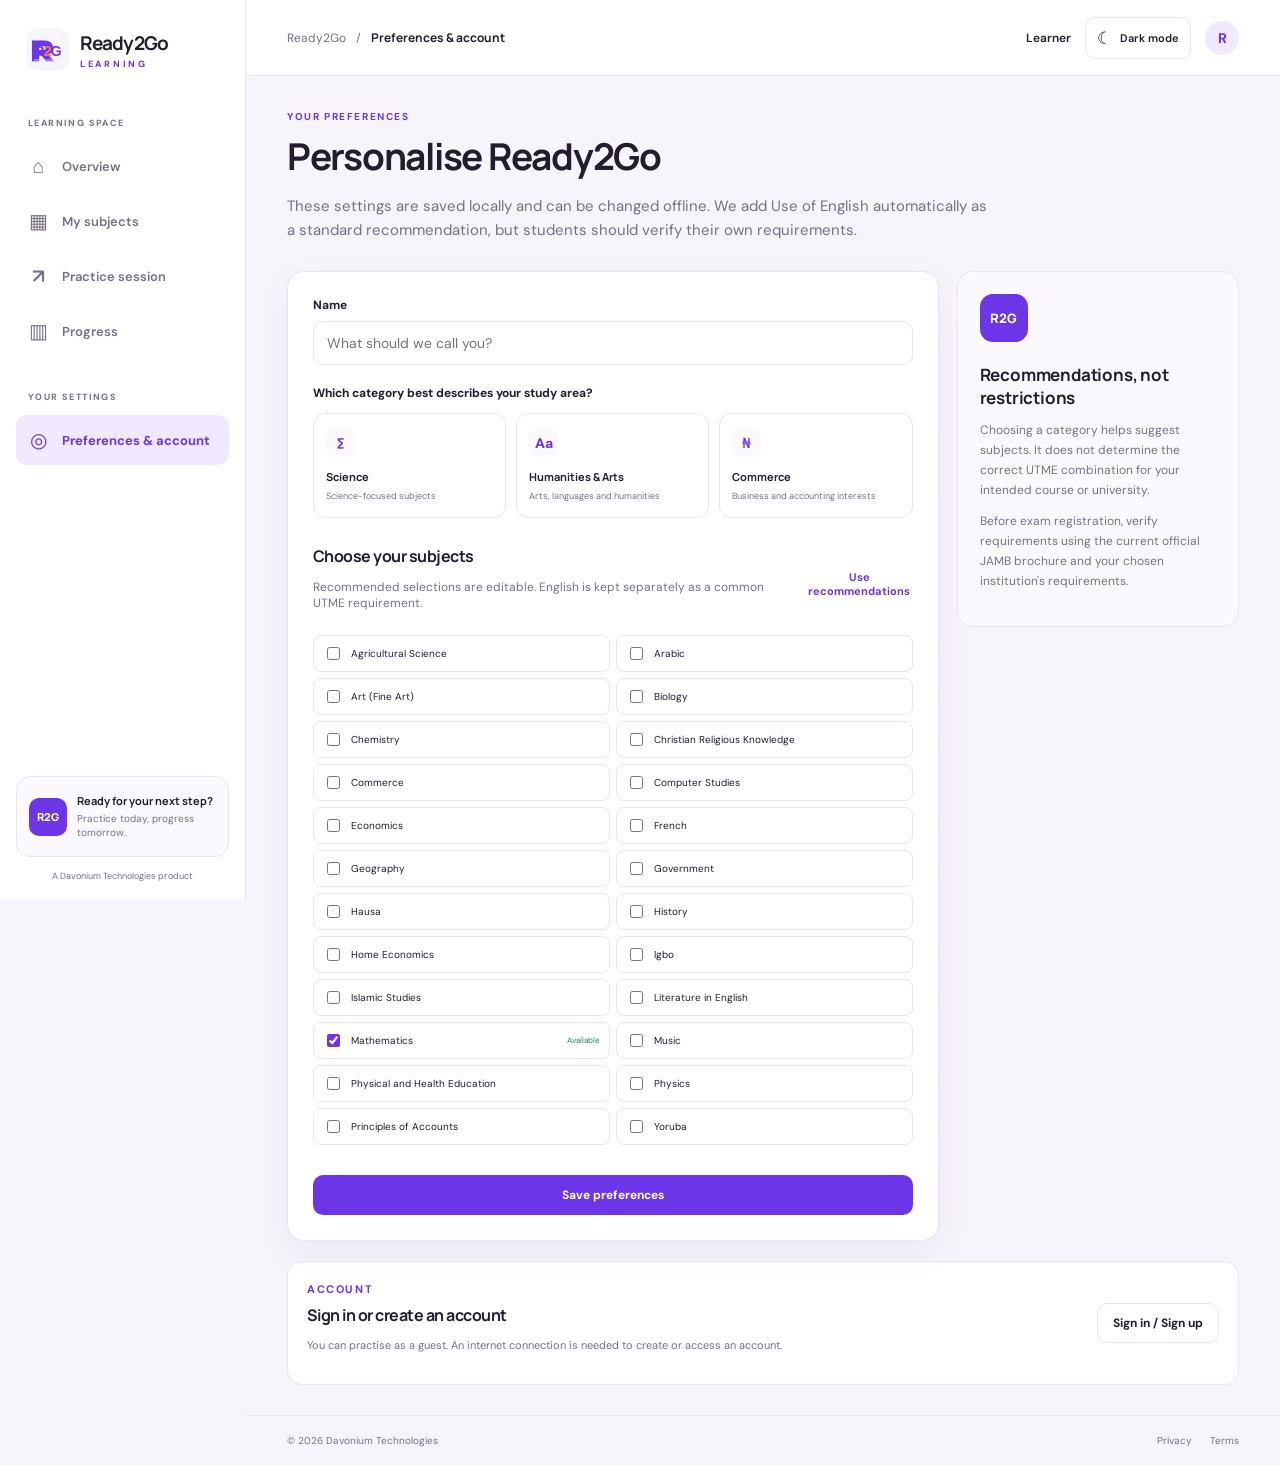
==== index.html @ 372801a9 "Initial Ready2Go Learning prototype" ====
<!doctype html>
<html lang="en" data-theme="light">
<head>
  <meta charset="utf-8">
  <meta name="viewport" content="width=device-width, initial-scale=1, viewport-fit=cover">
  <meta name="theme-color" content="#F7F4FC">
  <meta name="description" content="Practise for UTME with Ready2Go Learning. Build confidence with topic practice, explanations and offline access.">
  <title>Ready2Go Learning — Practice with purpose</title>
  <link rel="icon" href="./assets/r2g-app-icon.svg" type="image/svg+xml">
  <link rel="apple-touch-icon" href="./assets/r2g-app-icon-192.png">
  <link rel="manifest" href="./manifest.webmanifest">
  <link rel="stylesheet" href="./styles.css">
</head>
<body>
  <div class="app-shell">
    <aside class="sidebar" id="sidebar">
      <a href="./" class="brand" aria-label="Ready2Go Learning home"><span class="brand-icon"><img src="./assets/r2g-app-icon.svg" alt=""/></span><span class="brand-wordmark"><strong>Ready2Go</strong><small>LEARNING</small></span></a>
      <div class="sidebar-caption">LEARNING SPACE</div>
      <nav class="main-nav" aria-label="Main navigation">
        <button class="nav-item active" data-page="home"><span class="nav-glyph">⌂</span><span>Overview</span></button>
        <button class="nav-item" data-page="subjects"><span class="nav-glyph">▦</span><span>My subjects</span></button>
        <button class="nav-item" data-page="practice-setup"><span class="nav-glyph">↗</span><span>Practice session</span></button>
        <button class="nav-item" data-page="progress"><span class="nav-glyph">▥</span><span>Progress</span></button>
      </nav>
      <div class="sidebar-caption lower-caption">YOUR SETTINGS</div>
      <nav class="main-nav" aria-label="Settings navigation">
        <button class="nav-item" data-page="profile"><span class="nav-glyph">◎</span><span>Preferences &amp; account</span></button>
      </nav>
      <div class="sidebar-bottom"><div class="support-mark">R2G</div><div><strong>Ready for your next step?</strong><span>Practice today, progress tomorrow.</span></div></div>
      <div class="sidebar-credit">A Davonium Technologies product</div>
    </aside>
    <main class="main-area">
      <header class="topbar"><button class="mobile-menu" id="mobileMenu" aria-label="Open navigation">☰</button><div class="breadcrumb">Ready2Go <span>/</span> <strong id="currentSection">Overview</strong></div><div class="topbar-actions"><span class="account-label" id="userLabel">Learner</span><button class="theme-toggle" id="themeToggle" type="button"><span aria-hidden="true">☾</span><span>Dark mode</span></button><button class="avatar-button" data-action="open-auth" aria-label="Open account">R</button></div></header>
      <div class="view-container" id="view" aria-live="polite"><div class="loading-state">Preparing your learning space…</div></div>
      <footer class="app-footer"><span>© <span id="year"></span> Davonium Technologies</span><span><a href="./privacy.html">Privacy</a><a href="./terms.html">Terms</a></span></footer>
    </main>
  </div>
  <div id="authModal" class="modal hidden" aria-hidden="true" role="dialog" aria-modal="true" aria-labelledby="authModeLabel"><div class="modal-backdrop" id="authBackdrop"></div><section class="modal-card"><button id="authClose" class="modal-close" type="button" aria-label="Close">×</button><div class="modal-brand"><img src="./assets/r2g-app-icon.svg" alt=""/><span>Ready2Go</span></div><p class="eyebrow">YOUR LEARNING ACCOUNT</p><h2 id="authModeLabel">Create your account</h2><p class="muted small">Your account lets us identify you. Practice history remains on this device in this prototype.</p><button id="googleSignIn" class="button button-google button-wide" type="button"><svg aria-hidden="true" viewBox="0 0 48 48" width="19" height="19"><path fill="#EA4335" d="M24 9.5c3.54 0 6.71 1.22 9.21 3.6l6.85-6.85C35.9 2.38 30.47 0 24 0 14.62 0 6.51 5.38 2.56 13.22l7.98 6.19C12.43 13.72 17.74 9.5 24 9.5z"/><path fill="#4285F4" d="M46.98 24.55c0-1.57-.15-3.09-.38-4.55H24v9.02h12.94c-.58 2.96-2.26 5.48-4.76 7.18l7.73 6C44.42 37.98 46.98 31.89 46.98 24.55z"/><path fill="#FBBC05" d="M10.53 28.59A14.43 14.43 0 0 1 9.75 24c0-1.59.27-3.13.76-4.59l-7.98-6.19A23.9 23.9 0 0 0 0 24c0 3.87.93 7.52 2.56 10.78l7.97-6.19z"/><path fill="#34A853" d="M24 48c6.48 0 11.93-2.13 15.91-5.8l-7.73-6c-2.14 1.44-4.89 2.3-8.18 2.3-6.26 0-11.57-4.22-13.47-9.91l-7.98 6.19C6.51 42.62 14.62 48 24 48z"/></svg><span>Continue with Google</span></button><div id="googleAuthDivider" class="auth-divider"><span>or use email</span></div><form id="authForm"><input type="hidden" id="authMode" value="signup"><div id="authNameField"><label for="authName">Your name</label><input id="authName" name="name" class="field" autocomplete="name" placeholder="Enter your name" required maxlength="80"></div><label for="authEmail">Email address</label><input id="authEmail" name="email" class="field" autocomplete="email" type="email" placeholder="you@example.com" required><label for="authPassword">Password</label><input id="authPassword" name="password" class="field" autocomplete="current-password" type="password" minlength="6" placeholder="At least 6 characters" required><p id="authMessage" class="form-message" role="status"></p><button id="authSubmit" class="button button-primary button-wide" type="submit">Create account</button><div class="auth-links"><button id="resetPassword" class="text-button" type="button">Forgot password?</button><button id="authSwitch" class="text-button" type="button">Already have an account? Sign in</button></div></form><p class="legal-note">By creating an account, you agree to the <a href="./terms.html">Terms</a> and acknowledge the <a href="./privacy.html">Privacy Notice</a>. These prototype legal pages must be reviewed before public launch.</p></section></div>
  <script>document.getElementById('year').textContent=new Date().getFullYear();document.getElementById('mobileMenu').addEventListener('click',()=>document.getElementById('sidebar').classList.toggle('mobile-open'));</script>
  <script type="module" src="./js/app.js"></script>
</body>
</html>
---- styles.css ----
@import url('https://fonts.googleapis.com/css2?family=DM+Sans:wght@400;500;600;700&family=Manrope:wght@400;500;600;700;800&display=swap');
:root{--bg:#F7F4FC;--surface:#FFFFFF;--surface-2:#FBF9FE;--sidebar:#FFFFFF;--text:#231D2E;--muted:#777084;--border:#EAE4F2;--primary:#6D35E8;--primary-strong:#5A24D6;--primary-soft:#F0E9FF;--coral:#FF7657;--coral-soft:#FFF0EB;--success:#168A5B;--success-soft:#E7F7EF;--warning:#A75B13;--shadow:0 12px 34px rgba(47,28,77,.055);--radius:18px;font-family:'DM Sans',Arial,sans-serif;color:var(--text);background:var(--bg);font-synthesis:none}
:root[data-theme="dark"]{--bg:#17131F;--surface:#211B2B;--surface-2:#292133;--sidebar:#1C1725;--text:#F4EFFB;--muted:#B2A9C0;--border:#393044;--primary:#A988FF;--primary-strong:#C0A9FF;--primary-soft:#33254E;--coral:#FF8D72;--coral-soft:#3A2727;--success:#66D7A5;--success-soft:#20382F;--warning:#F1B46F;--shadow:0 12px 34px rgba(0,0,0,.2)}
*{box-sizing:border-box}body{margin:0;min-height:100vh;background:var(--bg);color:var(--text);font-family:'DM Sans',Arial,sans-serif;font-size:14px}button,input,select{font:inherit}button,a{-webkit-tap-highlight-color:transparent}button{cursor:pointer}button:disabled{cursor:not-allowed;opacity:.42}a{color:var(--primary);text-decoration:none}a:hover{text-decoration:underline}h1,h2,h3,strong{font-family:'Manrope','DM Sans',Arial,sans-serif}h1{font-size:clamp(27px,3vw,37px);letter-spacing:-1.25px;line-height:1.18;margin:0 0 10px}h2{font-size:22px;letter-spacing:-.5px;margin:0}h3{font-size:16px;letter-spacing:-.2px;margin:0}.muted{color:var(--muted)}.lead{font-size:15px;line-height:1.65;max-width:710px}.small{font-size:12px}.small-note{font-size:11px;color:var(--muted);line-height:1.55}.eyebrow{font-size:10px;font-weight:700;letter-spacing:1.6px;color:var(--primary);margin:0 0 12px}.app-shell{min-height:100vh;display:grid;grid-template-columns:246px minmax(0,1fr)}.sidebar{position:sticky;top:0;height:100vh;display:flex;flex-direction:column;padding:28px 16px 18px;background:var(--sidebar);border-right:1px solid var(--border);z-index:20}.brand{display:flex;align-items:center;gap:11px;padding:0 10px;margin-bottom:46px;color:var(--text)}.brand:hover{text-decoration:none}.brand-icon{width:43px;height:43px;border-radius:13px;overflow:hidden;display:grid;place-items:center;flex-shrink:0}.brand-icon img{width:100%;height:100%}.brand-wordmark strong{display:block;font-size:19px;letter-spacing:-.9px}.brand-wordmark small{display:block;color:var(--primary);font-size:9px;letter-spacing:2.7px;font-weight:800;margin-top:2px}.sidebar-caption{padding:0 12px;color:var(--muted);font-size:9px;font-weight:700;letter-spacing:1.4px;margin:0 0 12px}.main-nav{display:grid;gap:5px}.nav-item{border:0;background:transparent;color:var(--muted);display:flex;align-items:center;gap:13px;width:100%;padding:12px;border-radius:11px;text-align:left;font-weight:600;font-size:13px;transition:background .15s,color .15s}.nav-item:hover{background:var(--surface-2);color:var(--text)}.nav-item.active{background:var(--primary-soft);color:var(--primary);font-weight:700}.nav-glyph{width:21px;display:inline-grid;place-items:center;font-size:20px;font-weight:600}.lower-caption{margin-top:35px}.sidebar-bottom{margin-top:auto;padding:16px 12px;display:flex;align-items:center;gap:10px;border:1px solid var(--border);border-radius:14px;background:var(--surface-2)}.support-mark{width:38px;height:38px;border-radius:10px;display:grid;place-items:center;background:var(--primary);color:#fff;font-family:'Manrope',sans-serif;font-weight:800;font-size:11px;flex-shrink:0}.sidebar-bottom strong{display:block;font-size:11px;margin-bottom:4px}.sidebar-bottom span{display:block;color:var(--muted);font-size:10px;line-height:1.4}.sidebar-credit{font-size:9px;color:var(--muted);text-align:center;margin-top:13px}.main-area{min-width:0;min-height:100vh;display:flex;flex-direction:column}.topbar{height:76px;display:flex;align-items:center;justify-content:space-between;padding:0 clamp(20px,3.2vw,48px);background:var(--surface);border-bottom:1px solid var(--border)}.breadcrumb{font-size:12px;color:var(--muted);display:flex;align-items:center;gap:10px}.breadcrumb strong{color:var(--text);font-weight:700}.topbar-actions{display:flex;align-items:center;gap:14px}.account-label{font-size:12px;font-weight:600}.theme-toggle,.avatar-button,.mobile-menu{border:1px solid var(--border);background:var(--surface);color:var(--text);border-radius:10px}.theme-toggle{display:flex;align-items:center;gap:8px;padding:9px 11px;font-size:11px;font-weight:600}.theme-toggle span:first-child{font-size:17px}.avatar-button{width:34px;height:34px;border-radius:50%;background:var(--primary-soft);color:var(--primary);font-weight:800;border-color:transparent}.mobile-menu{display:none}.view-container{width:100%;max-width:1460px;margin:0 auto;padding:34px clamp(20px,3.2vw,48px) 30px;flex:1}.app-footer{display:flex;justify-content:space-between;gap:15px;padding:18px clamp(20px,3.2vw,48px);border-top:1px solid var(--border);color:var(--muted);font-size:10px}.app-footer>span:last-child{display:flex;gap:18px}.app-footer a{color:var(--muted)}.welcome-row{display:flex;justify-content:space-between;gap:20px;align-items:flex-start;margin-bottom:28px}.status-chip{display:flex;align-items:center;gap:8px;padding:9px 12px;border:1px solid var(--border);background:var(--surface);border-radius:99px;color:var(--muted);font-size:10px;white-space:nowrap}.status-dot{width:7px;height:7px;border-radius:50%;background:#35B982;box-shadow:0 0 0 3px rgba(53,185,130,.12)}.metric-grid{display:grid;grid-template-columns:repeat(3,minmax(0,1fr));gap:15px;margin-bottom:25px}.metric-card{background:var(--surface);border:1px solid var(--border);border-radius:15px;padding:19px 20px;min-height:117px;box-shadow:var(--shadow)}.metric-label,.metric-note{display:block;color:var(--muted);font-size:11px}.metric-card>strong{display:block;font-size:29px;letter-spacing:-1px;margin:9px 0 5px}.metric-card .metric-category{font-size:20px}.metric-note{font-size:10px}.setup-banner{display:flex;align-items:center;gap:16px;padding:18px 20px;margin:0 0 31px;border-radius:16px;border:1px solid #E3D8FA;background:linear-gradient(110deg,var(--primary-soft),var(--surface));}.banner-mark{width:45px;height:45px;border-radius:12px;background:var(--primary);display:grid;place-items:center;color:white;font-family:'Manrope';font-size:12px;font-weight:800;flex-shrink:0}.banner-copy{flex:1}.banner-copy h2{font-size:16px;margin-bottom:5px}.banner-copy p{font-size:12px;color:var(--muted);line-height:1.5;margin:0}.section-head{display:flex;justify-content:space-between;align-items:end;gap:15px;margin:24px 0 15px}.section-head h2{font-size:21px}.text-button{padding:5px 0;color:var(--primary);background:transparent;border:0;font-size:11px;font-weight:700}.text-button:hover{text-decoration:underline}.feature-grid{display:grid;grid-template-columns:repeat(2,minmax(0,1fr));gap:16px}.feature-card{position:relative;overflow:hidden;min-height:242px;border-radius:17px;padding:22px 23px;border:1px solid var(--border);background:var(--surface)}.feature-primary{background:linear-gradient(145deg,var(--primary-soft),var(--surface));border-color:#E4D9FA}.feature-secondary{background:linear-gradient(145deg,var(--coral-soft),var(--surface));border-color:#F7DCD4}.feature-top{display:flex;justify-content:space-between;align-items:center;margin-bottom:20px}.subject-icon{width:39px;height:39px;display:grid;place-items:center;background:var(--primary);color:white;border-radius:11px;font-weight:800;font-family:'Manrope';font-size:17px}.subject-icon.coral{background:var(--coral)}.pill{display:inline-flex;align-items:center;padding:5px 9px;border-radius:99px;background:var(--surface-2);border:1px solid var(--border);color:var(--muted);font-size:9px;white-space:nowrap}.pill-live{background:var(--success-soft);border-color:transparent;color:var(--success)}.feature-card h3{font-size:20px;margin-bottom:7px}.feature-card p{font-size:12px;color:var(--muted);line-height:1.6;max-width:420px;min-height:39px;margin:0 0 13px}.feature-meta{display:flex;align-items:center;gap:9px;font-size:10px;color:var(--muted);margin-bottom:19px}.button{display:inline-flex;justify-content:center;align-items:center;gap:9px;border:1px solid transparent;border-radius:10px;padding:11px 15px;font-size:12px;font-weight:700;transition:transform .12s,background .12s,border-color .12s}.button:hover:not(:disabled){transform:translateY(-1px)}.button-primary{background:var(--primary);color:white}.button-primary:hover{background:var(--primary-strong)}.button-light{background:var(--text);color:var(--surface)}.button-outline{background:var(--surface);border-color:var(--border);color:var(--text)}.button-outline:hover{border-color:var(--primary);color:var(--primary)}.button-danger{color:#B64242;background:transparent;border-color:#E8C9C9}.button-wide{width:100%;margin-top:20px}.spaced{margin-top:34px}.recent-card{display:flex;align-items:center;gap:13px;padding:15px 17px;margin-bottom:9px;background:var(--surface);border:1px solid var(--border);border-radius:13px}.recent-icon{width:35px;height:35px;border-radius:10px;display:grid;place-items:center;background:var(--success-soft);color:var(--success);font-size:17px}.recent-copy{flex:1;min-width:0}.recent-copy strong,.recent-copy span,.recent-score strong,.recent-score span{display:block}.recent-copy strong{font-size:12px}.recent-copy span{font-size:10px;color:var(--muted);margin-top:4px}.recent-score{text-align:right}.recent-score strong{font-size:15px}.recent-score span{font-size:10px;color:var(--muted);margin-top:3px}.page-intro{margin-bottom:28px}.subject-group{margin-bottom:30px}.group-heading{display:flex;align-items:center;gap:12px;margin-bottom:13px}.group-heading h2{font-size:16px}.count-pill{font-size:10px;color:var(--muted);padding:5px 8px;border-radius:20px;background:var(--surface-2);border:1px solid var(--border)}.subject-grid{display:grid;grid-template-columns:repeat(2,minmax(0,1fr));gap:10px}.subject-card{display:flex;align-items:center;gap:12px;min-width:0;padding:13px;background:var(--surface);border:1px solid var(--border);border-radius:13px}.subject-card .subject-icon{width:37px;height:37px;flex-shrink:0;background:var(--primary-soft);color:var(--primary);font-size:15px}.subject-card.is-available .subject-icon{background:var(--primary);color:white}.subject-info{flex:1;min-width:0}.subject-info h3{font-size:12px;overflow-wrap:anywhere}.subject-info p{color:var(--muted);font-size:10px;line-height:1.45;margin:4px 0 0}.subject-card .pill{font-size:8px}.icon-button{width:31px;height:31px;border-radius:9px;background:var(--primary-soft);color:var(--primary);border:0;font-size:18px;font-weight:700;flex-shrink:0}.setup-layout,.profile-layout{display:grid;grid-template-columns:minmax(0,1.5fr) minmax(230px,.65fr);gap:18px;align-items:start}.form-card{padding:25px;background:var(--surface);border:1px solid var(--border);border-radius:17px;box-shadow:var(--shadow)}.form-card>label,.modal-card form>label,.modal-card form>div>label{display:block;margin-bottom:8px;font-size:12px;font-weight:700}.field{width:100%;padding:12px 13px;color:var(--text);background:var(--surface);border:1px solid var(--border);border-radius:10px;margin-bottom:20px;outline:none}.field:focus{border-color:var(--primary);box-shadow:0 0 0 3px color-mix(in srgb,var(--primary) 12%,transparent)}select.field{appearance:auto}.choice-row{display:flex;flex-wrap:wrap;gap:8px;margin:0 0 22px}.choice{position:relative}.choice input{position:absolute;opacity:0;pointer-events:none}.choice span{min-width:68px;display:inline-flex;justify-content:center;padding:10px 12px;border:1px solid var(--border);border-radius:9px;background:var(--surface);color:var(--muted);font-weight:600;font-size:11px}.choice input:checked+span{background:var(--primary-soft);border-color:var(--primary);color:var(--primary)}.check-row{display:flex;align-items:flex-start;gap:10px;padding:13px 0;border-top:1px solid var(--border);margin-top:4px}.check-row input{margin-top:3px;accent-color:var(--primary)}.check-row strong,.check-row small{display:block}.check-row strong{font-size:12px}.check-row small{font-size:10px;color:var(--muted);margin-top:5px;line-height:1.45}.setup-aside{background:var(--surface-2);border:1px solid var(--border);padding:22px;border-radius:16px}.aside-mark{width:48px;height:48px;display:grid;place-items:center;background:var(--primary);border-radius:13px;color:white;font-family:'Manrope';font-weight:800;font-size:13px;margin-bottom:21px}.setup-aside h3{font-size:17px;margin-bottom:8px}.setup-aside>p{font-size:12px;color:var(--muted);line-height:1.65}.mini-rule{width:38px;height:3px;background:var(--coral);border-radius:5px;margin:17px 0}.cbt-top{display:flex;justify-content:space-between;align-items:center;gap:15px;margin-bottom:19px}.cbt-top h1{font-size:26px;margin:0 0 5px}.cbt-top-right{display:flex;align-items:center;gap:13px}.timer{padding:9px 13px;border:1px solid var(--border);border-radius:10px;background:var(--surface);min-width:93px}.timer span,.timer strong{display:block}.timer span{font-size:9px;color:var(--muted)}.timer strong{font-size:16px;margin-top:2px;font-family:'Manrope';font-variant-numeric:tabular-nums}.timer-warning{border-color:var(--coral);background:var(--coral-soft)}.cbt-progress{height:5px;border-radius:99px;background:var(--border);overflow:hidden;margin-bottom:21px}.cbt-progress span{height:100%;display:block;background:var(--primary);transition:width .2s}.cbt-layout{display:grid;grid-template-columns:minmax(0,1fr) 265px;gap:17px;align-items:start}.question-panel,.question-map{background:var(--surface);border:1px solid var(--border);border-radius:16px}.question-panel{padding:clamp(18px,3vw,30px);min-height:430px;display:flex;flex-direction:column}.question-meta{display:flex;justify-content:space-between;align-items:center;gap:12px}.question-number{font-size:10px;color:var(--primary);font-weight:800;letter-spacing:1.2px}.flag-button{background:transparent;border:0;color:var(--muted);font-size:10px;font-weight:600}.flag-button.flagged{color:var(--coral)}.question-text{font-size:clamp(18px,2vw,23px);font-weight:700;line-height:1.5;margin:26px 0}.options-list{display:grid;gap:10px}.answer-option{display:flex;align-items:center;gap:12px;padding:12px 13px;border:1px solid var(--border);border-radius:11px;cursor:pointer;transition:border-color .1s,background .1s}.answer-option:hover{border-color:var(--primary)}.answer-option.selected{background:var(--primary-soft);border-color:var(--primary)}.answer-option input{position:absolute;opacity:0}.option-key{width:28px;height:28px;display:grid;place-items:center;border-radius:8px;border:1px solid var(--border);background:var(--surface);font-size:11px;font-weight:800;color:var(--muted);flex-shrink:0}.selected .option-key{background:var(--primary);color:white;border-color:var(--primary)}.option-text{font-size:13px;line-height:1.45}.question-nav{display:flex;align-items:center;justify-content:space-between;gap:12px;margin-top:auto;padding-top:25px}.answered-count{font-size:10px;color:var(--muted)}.question-map{padding:19px;position:sticky;top:20px}.map-heading{display:flex;align-items:center;justify-content:space-between;gap:10px}.map-heading h3{font-size:14px}.map-heading span{font-size:10px;color:var(--muted)}.number-grid{display:grid;grid-template-columns:repeat(5,minmax(0,1fr));gap:7px;margin:17px 0}.number-button{aspect-ratio:1;border:1px solid var(--border);border-radius:8px;background:var(--surface-2);color:var(--muted);font-size:11px;font-weight:700}.number-button.current{outline:2px solid var(--primary);outline-offset:1px;color:var(--primary)}.number-button.answered{background:var(--primary-soft);border-color:var(--primary);color:var(--primary)}.number-button.flagged{box-shadow:inset 0 -3px var(--coral)}.legend{display:grid;gap:7px;margin-bottom:17px;font-size:9px;color:var(--muted)}.legend span{display:flex;align-items:center;gap:7px}.legend i{display:inline-block;width:9px;height:9px;border-radius:3px;border:1px solid var(--border)}.legend-current{outline:1px solid var(--primary)}.legend-answered{background:var(--primary-soft);border-color:var(--primary)!important}.legend-flagged{background:var(--coral-soft);border-color:var(--coral)!important}.results-hero{max-width:690px;margin:0 auto 28px;padding:35px 25px;text-align:center;background:var(--surface);border:1px solid var(--border);border-radius:20px;box-shadow:var(--shadow)}.result-symbol{width:58px;height:58px;display:grid;place-items:center;margin:0 auto 18px;background:var(--primary-soft);color:var(--primary);border-radius:17px;font-size:21px;font-weight:800}.results-hero h1{font-size:55px;margin:0}.results-hero h1 span{font-size:21px;color:var(--muted);font-weight:500}.result-pct{font-size:13px;color:var(--primary);font-weight:800;margin:4px 0 13px}.result-message{font-size:13px;color:var(--muted);line-height:1.6;max-width:460px;margin:0 auto}.result-stats{display:flex;justify-content:center;gap:35px;margin:27px 0;padding:18px 0;border-top:1px solid var(--border);border-bottom:1px solid var(--border)}.result-stats strong,.result-stats span{display:block}.result-stats strong{font-size:22px}.result-stats span{font-size:10px;color:var(--muted);margin-top:4px}.result-actions{display:flex;justify-content:center;align-items:center;flex-wrap:wrap;gap:10px}.answer-review{max-width:860px;margin:0 auto}.review-card{padding:19px;margin-bottom:10px;background:var(--surface);border:1px solid var(--border);border-radius:14px}.review-title{display:flex;align-items:center;gap:10px;font-size:10px;color:var(--muted);margin-bottom:12px}.review-badge{padding:5px 8px;border-radius:6px;font-size:9px;font-weight:800}.review-badge.correct{background:var(--success-soft);color:var(--success)}.review-badge.incorrect{background:var(--coral-soft);color:var(--coral)}.review-card h3{font-size:14px;line-height:1.6}.review-card p{font-size:11px;line-height:1.6;color:var(--muted);margin:10px 0 0}.review-card .correct-answer strong{color:var(--success)}.explanation{background:var(--surface-2);border-radius:9px;padding:11px}.empty-state{padding:42px 20px;text-align:center;background:var(--surface);border:1px solid var(--border);border-radius:15px}.empty-state h2{font-size:17px;margin-bottom:8px}.empty-state p{color:var(--muted);font-size:12px;line-height:1.6}.empty-state.compact{padding:24px}.empty-symbol{width:36px;height:36px;border-radius:10px;background:var(--primary-soft);color:var(--primary);display:grid;place-items:center;margin:0 auto 12px;font-weight:800}.danger-zone{display:flex;align-items:center;justify-content:space-between;gap:15px;margin-top:28px;padding:17px;border:1px solid #E8C9C9;border-radius:14px;background:var(--surface)}.danger-zone h3{font-size:13px}.danger-zone p{color:var(--muted);font-size:10px;margin:5px 0 0}.category-cards{display:grid;grid-template-columns:repeat(3,minmax(0,1fr));gap:10px;margin:12px 0 24px}.category-card{position:relative;padding:14px 12px;border:1px solid var(--border);border-radius:12px;background:var(--surface);cursor:pointer}.category-card input{position:absolute;opacity:0}.category-card.selected{background:var(--primary-soft);border-color:var(--primary)}.category-symbol{display:grid;place-items:center;width:29px;height:29px;background:var(--surface-2);border-radius:8px;color:var(--primary);font-weight:800;margin-bottom:12px}.category-card strong,.category-card small{display:block}.category-card strong{font-size:11px;line-height:1.4}.category-card small{font-size:9px;color:var(--muted);line-height:1.45;margin-top:5px}.subject-pick-heading{align-items:center;margin:27px 0 12px}.subject-pick-heading h2{font-size:16px}.subject-check-grid{display:grid;grid-template-columns:repeat(2,minmax(0,1fr));gap:6px;margin-bottom:10px}.subject-check{display:flex;align-items:center;gap:8px;padding:8px 9px;border:1px solid var(--border);border-radius:8px;font-size:10px;cursor:pointer}.subject-check input{accent-color:var(--primary);flex-shrink:0}.subject-check span{flex:1}.subject-check small{font-size:8px;color:var(--success)}.account-card{display:flex;justify-content:space-between;align-items:center;gap:20px;margin-top:20px;padding:19px;background:var(--surface);border:1px solid var(--border);border-radius:14px}.account-card h2{font-size:16px}.account-card .eyebrow{margin-bottom:7px}.account-card p{font-size:11px;line-height:1.5}.modal{position:fixed;inset:0;z-index:100;display:grid;place-items:center;padding:20px}.modal.hidden{display:none}.modal-backdrop{position:absolute;inset:0;background:rgba(21,13,33,.6);backdrop-filter:blur(5px)}.modal-card{position:relative;width:min(100%,440px);max-height:min(90vh,760px);overflow:auto;padding:30px;background:var(--surface);border:1px solid var(--border);border-radius:20px;box-shadow:0 28px 90px rgba(0,0,0,.25)}.modal-close{position:absolute;right:18px;top:14px;background:transparent;border:0;font-size:25px;color:var(--muted)}.modal-brand{display:flex;align-items:center;gap:9px;font-family:'Manrope';font-weight:800;font-size:16px;margin-bottom:24px}.modal-brand img{width:34px;height:34px;border-radius:9px}.modal-card h2{font-size:25px;margin-bottom:8px}.modal-card form{margin-top:19px}.modal-card form>div[id="authNameField"]:not(.hidden){margin-bottom:19px}.modal-card form>label{margin-top:18px}.modal-card .field{margin:8px 0 0}.modal-card form>div>label{margin-bottom:0}.modal-card .button-wide{margin-top:15px}.auth-links{display:flex;justify-content:space-between;gap:10px;flex-wrap:wrap;margin-top:13px}.auth-links .text-button{font-size:10px}.form-message{min-height:18px;font-size:11px;line-height:1.5;color:var(--coral);margin:8px 0 0}.legal-note{font-size:9px;color:var(--muted);line-height:1.6;margin:18px 0 0}.hidden{display:none!important}.toast{position:fixed;bottom:22px;left:50%;transform:translate(-50%,15px);opacity:0;pointer-events:none;z-index:200;background:var(--text);color:var(--surface);padding:12px 17px;border-radius:11px;max-width:min(90vw,520px);font-size:12px;line-height:1.45;box-shadow:var(--shadow);transition:opacity .2s,transform .2s}.toast.show{opacity:1;transform:translate(-50%,0)}.loading-state{text-align:center;padding:70px 20px;color:var(--muted)}
@media(max-width:1100px){.app-shell{grid-template-columns:218px minmax(0,1fr)}.cbt-layout{grid-template-columns:minmax(0,1fr) 230px}.subject-grid{grid-template-columns:1fr}.setup-layout,.profile-layout{grid-template-columns:minmax(0,1fr) 240px}}
@media(max-width:820px){.app-shell{grid-template-columns:1fr}.sidebar{position:fixed;left:0;top:0;bottom:0;width:255px;transform:translateX(-105%);transition:transform .2s;box-shadow:var(--shadow)}.sidebar.mobile-open{transform:translateX(0)}.mobile-menu{display:block;padding:7px 10px;font-size:17px;margin-right:10px}.topbar{padding:0 17px;height:66px}.breadcrumb{margin-right:auto}.account-label{display:none}.topbar-actions{gap:8px}.theme-toggle{padding:8px 9px}.view-container{padding:26px 18px}.app-footer{padding:16px 18px}.welcome-row{display:block}.welcome-row .status-chip{display:inline-flex;margin-top:10px}.metric-grid{gap:9px}.metric-card{padding:14px;min-height:100px}.metric-card>strong{font-size:24px}.metric-card .metric-category{font-size:14px}.feature-grid{gap:10px}.feature-card{padding:17px;min-height:260px}.cbt-layout{grid-template-columns:1fr}.question-map{position:static;order:-1}.number-grid{grid-template-columns:repeat(10,minmax(0,1fr))}.setup-layout,.profile-layout{grid-template-columns:1fr}.setup-aside{order:2}.subject-grid{grid-template-columns:repeat(2,minmax(0,1fr))}.subject-card{padding:11px}.subject-card .pill{display:none}}
@media(max-width:560px){h1{font-size:29px}.lead{font-size:13px}.topbar{gap:6px}.breadcrumb{font-size:10px;gap:5px}.theme-toggle span:last-child{display:none}.theme-toggle{width:34px;height:34px;justify-content:center;padding:0}.feature-grid{grid-template-columns:1fr}.feature-card{min-height:0}.feature-card p{min-height:0}.metric-grid{grid-template-columns:1fr 1fr}.metric-card:first-child{grid-column:span 2}.metric-card{min-height:89px}.metric-card>strong{margin:6px 0 3px}.metric-card .metric-category{font-size:15px}.setup-banner{align-items:flex-start;flex-wrap:wrap}.banner-copy{min-width:calc(100% - 70px)}.setup-banner .button{width:100%}.section-head{align-items:center}.subject-grid{grid-template-columns:1fr}.subject-card .pill{display:inline-flex}.category-cards{grid-template-columns:1fr}.category-card{display:flex;align-items:center;gap:10px}.category-symbol{margin:0;flex-shrink:0}.category-card small{margin-left:auto;text-align:right;max-width:38%}.subject-check-grid{grid-template-columns:1fr}.form-card{padding:17px}.cbt-top{align-items:flex-start;flex-direction:column}.cbt-top-right{width:100%;justify-content:space-between}.question-panel{padding:16px}.question-nav{flex-wrap:wrap}.question-nav .button{flex:1}.answered-count{order:3;width:100%;text-align:center}.number-grid{grid-template-columns:repeat(6,minmax(0,1fr))}.result-stats{gap:20px}.results-hero{padding:28px 16px}.results-hero h1{font-size:46px}.account-card{align-items:flex-start;flex-direction:column}.account-card .button{width:100%}.app-footer{font-size:9px}.modal-card{padding:24px 19px}.auth-links{flex-direction:column;align-items:flex-start}.danger-zone{align-items:flex-start;flex-direction:column}.danger-zone .button{width:100%}}
@media(prefers-reduced-motion:reduce){*,*::before,*::after{scroll-behavior:auto!important;transition:none!important}}

.legal-page{max-width:820px;margin:0 auto;padding:44px 24px 80px;background:var(--surface);min-height:100vh}.legal-page h1{margin:18px 0 10px}.legal-page h2{font-size:17px;margin:28px 0 8px}.legal-page p{line-height:1.8;color:var(--muted);font-size:13px}.legal-page .back-link{font-weight:700;font-size:12px}

/* Google identity option: quiet, accessible, and consistent with the product UI. */
.button-google{display:flex;align-items:center;justify-content:center;gap:10px;background:var(--surface);color:var(--text);border:1px solid var(--border);box-shadow:none;margin:20px 0 0}.button-google:hover{background:var(--surface-2);border-color:var(--primary)}.button-google:disabled{opacity:.65;cursor:wait}.auth-divider{display:flex;align-items:center;gap:12px;color:var(--muted);font-size:10px;margin:16px 0 2px}.auth-divider::before,.auth-divider::after{content:"";height:1px;flex:1;background:var(--border)}
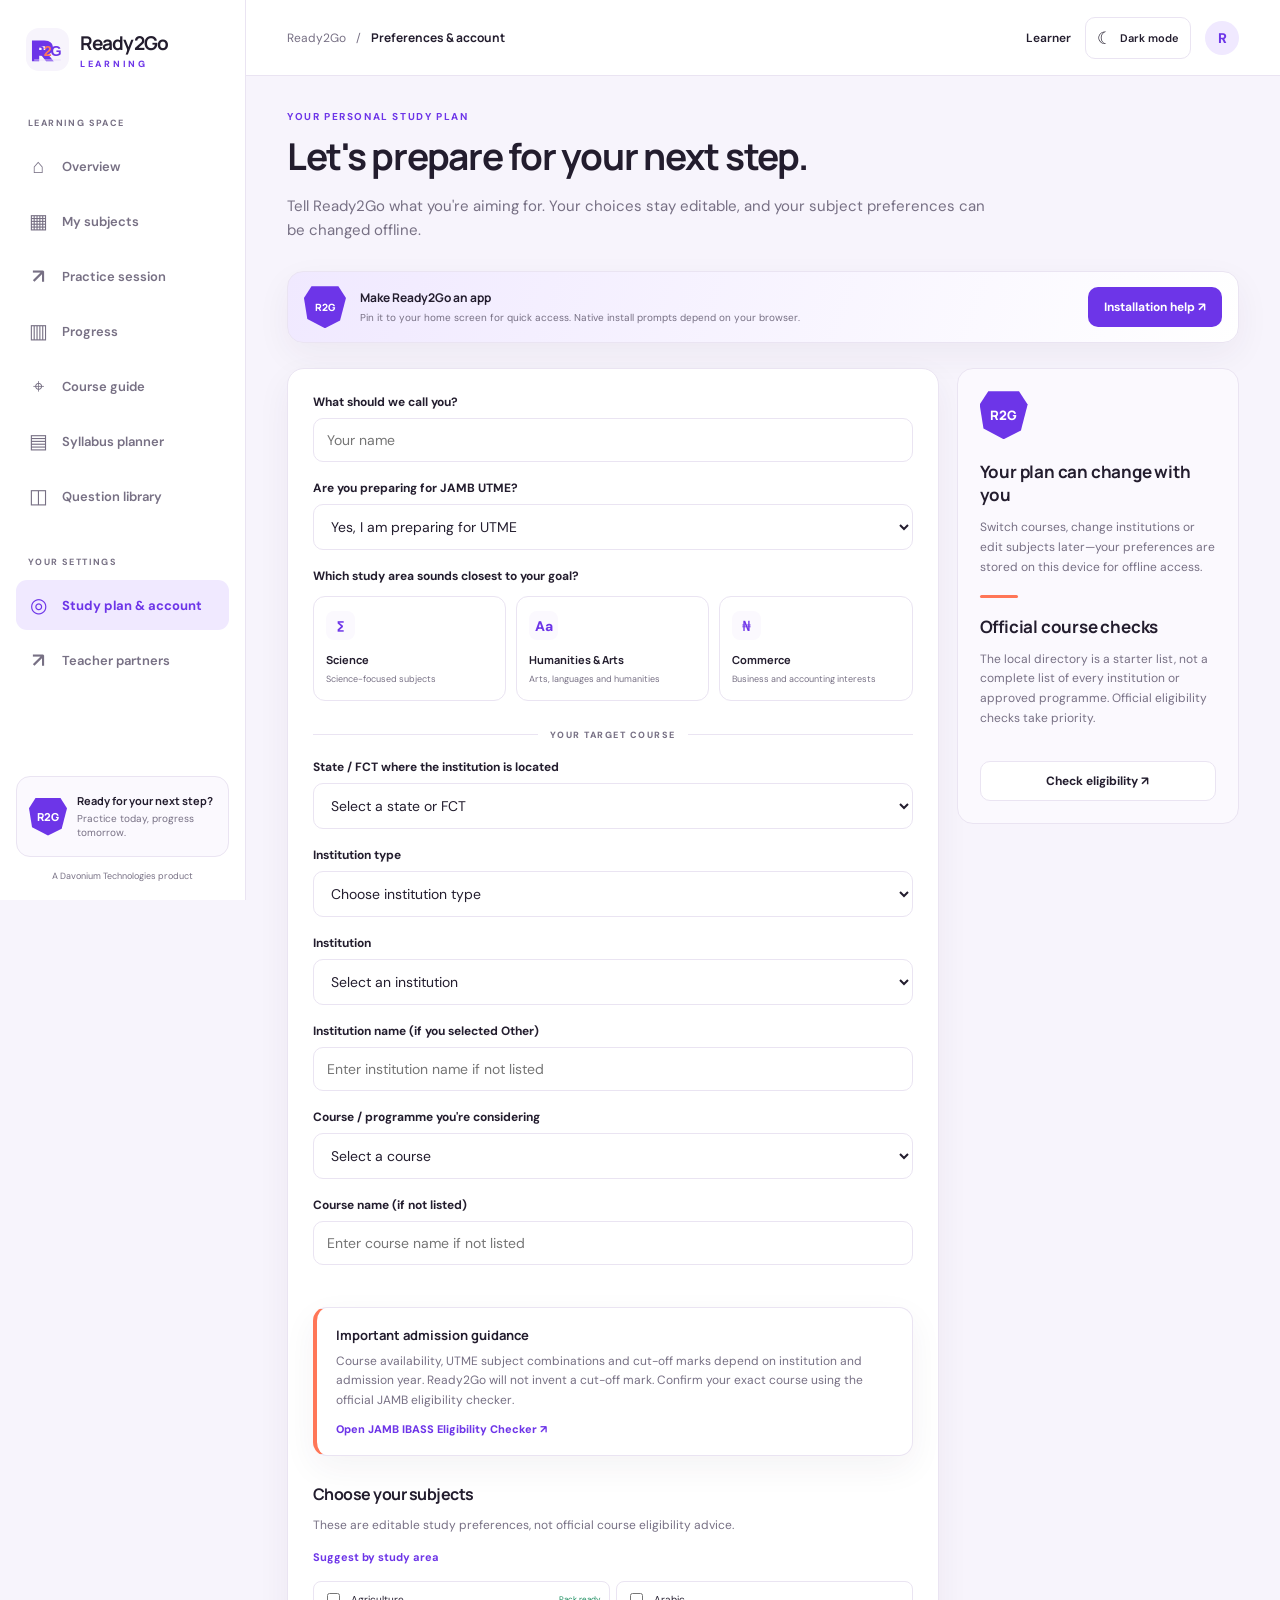
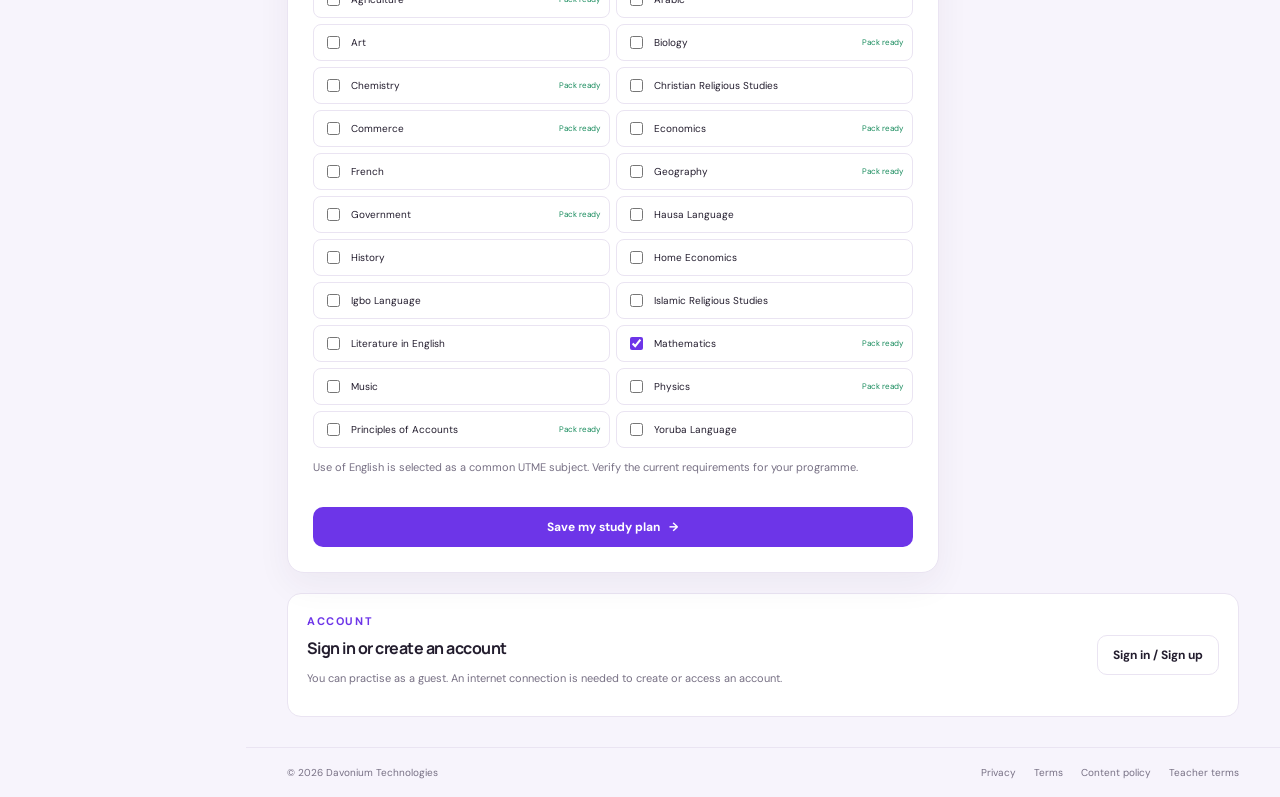
==== commit 7b1dbac5: "Prepare Ready2Go Learning v0.3.0 staging" ====
--- a/index.html
+++ b/index.html
@@ -21,22 +21,27 @@
         <button class="nav-item" data-page="subjects"><span class="nav-glyph">▦</span><span>My subjects</span></button>
         <button class="nav-item" data-page="practice-setup"><span class="nav-glyph">↗</span><span>Practice session</span></button>
         <button class="nav-item" data-page="progress"><span class="nav-glyph">▥</span><span>Progress</span></button>
+        <button class="nav-item" data-page="course-guide"><span class="nav-glyph">⌖</span><span>Course guide</span></button>
+        <button class="nav-item" data-page="syllabus"><span class="nav-glyph">▤</span><span>Syllabus planner</span></button>
+        <button class="nav-item" data-page="question-library"><span class="nav-glyph">◫</span><span>Question library</span></button>
       </nav>
       <div class="sidebar-caption lower-caption">YOUR SETTINGS</div>
       <nav class="main-nav" aria-label="Settings navigation">
-        <button class="nav-item" data-page="profile"><span class="nav-glyph">◎</span><span>Preferences &amp; account</span></button>
+        <button class="nav-item" data-page="profile"><span class="nav-glyph">◎</span><span>Study plan &amp; account</span></button>
+        <button class="nav-item" data-page="teacher-partners"><span class="nav-glyph">↗</span><span>Teacher partners</span></button>
       </nav>
       <div class="sidebar-bottom"><div class="support-mark">R2G</div><div><strong>Ready for your next step?</strong><span>Practice today, progress tomorrow.</span></div></div>
       <div class="sidebar-credit">A Davonium Technologies product</div>
     </aside>
+    <div id="sidebarScrim" class="sidebar-scrim" aria-hidden="true"></div>
     <main class="main-area">
-      <header class="topbar"><button class="mobile-menu" id="mobileMenu" aria-label="Open navigation">☰</button><div class="breadcrumb">Ready2Go <span>/</span> <strong id="currentSection">Overview</strong></div><div class="topbar-actions"><span class="account-label" id="userLabel">Learner</span><button class="theme-toggle" id="themeToggle" type="button"><span aria-hidden="true">☾</span><span>Dark mode</span></button><button class="avatar-button" data-action="open-auth" aria-label="Open account">R</button></div></header>
+      <header class="topbar"><button class="mobile-menu" id="mobileMenu" aria-label="Open navigation" aria-expanded="false" aria-controls="sidebar">☰</button><div class="breadcrumb">Ready2Go <span>/</span> <strong id="currentSection">Overview</strong></div><div class="topbar-actions"><span class="account-label" id="userLabel">Learner</span><button class="theme-toggle" id="themeToggle" type="button"><span aria-hidden="true">☾</span><span>Dark mode</span></button><button class="avatar-button" data-action="open-auth" aria-label="Open account">R</button></div></header>
       <div class="view-container" id="view" aria-live="polite"><div class="loading-state">Preparing your learning space…</div></div>
-      <footer class="app-footer"><span>© <span id="year"></span> Davonium Technologies</span><span><a href="./privacy.html">Privacy</a><a href="./terms.html">Terms</a></span></footer>
+      <footer class="app-footer"><span>© <span id="year"></span> Davonium Technologies</span><span><a href="./privacy.html">Privacy</a><a href="./terms.html">Terms</a><a href="./content-policy.html">Content policy</a><a href="./teacher-partner-terms.html">Teacher terms</a></span></footer>
     </main>
   </div>
-  <div id="authModal" class="modal hidden" aria-hidden="true" role="dialog" aria-modal="true" aria-labelledby="authModeLabel"><div class="modal-backdrop" id="authBackdrop"></div><section class="modal-card"><button id="authClose" class="modal-close" type="button" aria-label="Close">×</button><div class="modal-brand"><img src="./assets/r2g-app-icon.svg" alt=""/><span>Ready2Go</span></div><p class="eyebrow">YOUR LEARNING ACCOUNT</p><h2 id="authModeLabel">Create your account</h2><p class="muted small">Your account lets us identify you. Practice history remains on this device in this prototype.</p><button id="googleSignIn" class="button button-google button-wide" type="button"><svg aria-hidden="true" viewBox="0 0 48 48" width="19" height="19"><path fill="#EA4335" d="M24 9.5c3.54 0 6.71 1.22 9.21 3.6l6.85-6.85C35.9 2.38 30.47 0 24 0 14.62 0 6.51 5.38 2.56 13.22l7.98 6.19C12.43 13.72 17.74 9.5 24 9.5z"/><path fill="#4285F4" d="M46.98 24.55c0-1.57-.15-3.09-.38-4.55H24v9.02h12.94c-.58 2.96-2.26 5.48-4.76 7.18l7.73 6C44.42 37.98 46.98 31.89 46.98 24.55z"/><path fill="#FBBC05" d="M10.53 28.59A14.43 14.43 0 0 1 9.75 24c0-1.59.27-3.13.76-4.59l-7.98-6.19A23.9 23.9 0 0 0 0 24c0 3.87.93 7.52 2.56 10.78l7.97-6.19z"/><path fill="#34A853" d="M24 48c6.48 0 11.93-2.13 15.91-5.8l-7.73-6c-2.14 1.44-4.89 2.3-8.18 2.3-6.26 0-11.57-4.22-13.47-9.91l-7.98 6.19C6.51 42.62 14.62 48 24 48z"/></svg><span>Continue with Google</span></button><div id="googleAuthDivider" class="auth-divider"><span>or use email</span></div><form id="authForm"><input type="hidden" id="authMode" value="signup"><div id="authNameField"><label for="authName">Your name</label><input id="authName" name="name" class="field" autocomplete="name" placeholder="Enter your name" required maxlength="80"></div><label for="authEmail">Email address</label><input id="authEmail" name="email" class="field" autocomplete="email" type="email" placeholder="you@example.com" required><label for="authPassword">Password</label><input id="authPassword" name="password" class="field" autocomplete="current-password" type="password" minlength="6" placeholder="At least 6 characters" required><p id="authMessage" class="form-message" role="status"></p><button id="authSubmit" class="button button-primary button-wide" type="submit">Create account</button><div class="auth-links"><button id="resetPassword" class="text-button" type="button">Forgot password?</button><button id="authSwitch" class="text-button" type="button">Already have an account? Sign in</button></div></form><p class="legal-note">By creating an account, you agree to the <a href="./terms.html">Terms</a> and acknowledge the <a href="./privacy.html">Privacy Notice</a>. These prototype legal pages must be reviewed before public launch.</p></section></div>
-  <script>document.getElementById('year').textContent=new Date().getFullYear();document.getElementById('mobileMenu').addEventListener('click',()=>document.getElementById('sidebar').classList.toggle('mobile-open'));</script>
+  <div id="authModal" class="modal hidden" aria-hidden="true" role="dialog" aria-modal="true" aria-labelledby="authModeLabel"><div class="modal-backdrop" id="authBackdrop"></div><section class="modal-card"><button id="authClose" class="modal-close" type="button" aria-label="Close">×</button><div class="modal-brand"><img src="./assets/r2g-app-icon.svg" alt=""/><span>Ready2Go</span></div><p class="eyebrow">YOUR LEARNING ACCOUNT</p><h2 id="authModeLabel">Create your account</h2><p class="muted small">Your account lets us identify you. Practice history remains on this device in this prototype.</p><button id="googleSignIn" class="button button-google button-wide" type="button"><svg aria-hidden="true" viewBox="0 0 48 48" width="19" height="19"><path fill="#EA4335" d="M24 9.5c3.54 0 6.71 1.22 9.21 3.6l6.85-6.85C35.9 2.38 30.47 0 24 0 14.62 0 6.51 5.38 2.56 13.22l7.98 6.19C12.43 13.72 17.74 9.5 24 9.5z"/><path fill="#4285F4" d="M46.98 24.55c0-1.57-.15-3.09-.38-4.55H24v9.02h12.94c-.58 2.96-2.26 5.48-4.76 7.18l7.73 6C44.42 37.98 46.98 31.89 46.98 24.55z"/><path fill="#FBBC05" d="M10.53 28.59A14.43 14.43 0 0 1 9.75 24c0-1.59.27-3.13.76-4.59l-7.98-6.19A23.9 23.9 0 0 0 0 24c0 3.87.93 7.52 2.56 10.78l7.97-6.19z"/><path fill="#34A853" d="M24 48c6.48 0 11.93-2.13 15.91-5.8l-7.73-6c-2.14 1.44-4.89 2.3-8.18 2.3-6.26 0-11.57-4.22-13.47-9.91l-7.98 6.19C6.51 42.62 14.62 48 24 48z"/></svg><span>Continue with Google</span></button><div id="googleAuthDivider" class="auth-divider"><span>or use email</span></div><form id="authForm"><input type="hidden" id="authMode" value="signup"><div id="authNameField"><label for="authName">Your name</label><input id="authName" name="name" class="field" autocomplete="name" placeholder="Enter your name" required maxlength="80"></div><label for="authEmail">Email address</label><input id="authEmail" name="email" class="field" autocomplete="email" type="email" placeholder="you@example.com" required><label for="authPassword">Password</label><input id="authPassword" name="password" class="field" autocomplete="current-password" type="password" minlength="6" placeholder="At least 6 characters" required><p id="authMessage" class="form-message" role="status"></p><button id="authSubmit" class="button button-primary button-wide" type="submit">Create account</button><div class="auth-links"><button id="resetPassword" class="text-button" type="button">Forgot password?</button><button id="authSwitch" class="text-button" type="button">Already have an account? Sign in</button></div></form><p class="legal-note">By creating an account, you agree to the <a href="./terms.html">Terms</a> and acknowledge the <a href="./privacy.html">Privacy Notice</a>. These legal drafts require review before public launch.</p></section></div>
+  <script>document.getElementById('year').textContent=new Date().getFullYear();</script>
   <script type="module" src="./js/app.js"></script>
 </body>
 </html>
--- a/styles.css
+++ b/styles.css
@@ -11,3 +11,47 @@
 
 /* Google identity option: quiet, accessible, and consistent with the product UI. */
 .button-google{display:flex;align-items:center;justify-content:center;gap:10px;background:var(--surface);color:var(--text);border:1px solid var(--border);box-shadow:none;margin:20px 0 0}.button-google:hover{background:var(--surface-2);border-color:var(--primary)}.button-google:disabled{opacity:.65;cursor:wait}.auth-divider{display:flex;align-items:center;gap:12px;color:var(--muted);font-size:10px;margin:16px 0 2px}.auth-divider::before,.auth-divider::after{content:"";height:1px;flex:1;background:var(--border)}
+
+/* Ready2Go v0.3: polygon accents and responsive app-level navigation */
+.sidebar{overflow-y:auto;overscroll-behavior:contain}
+.sidebar-scrim{display:none}
+.nav-item{min-height:42px}
+.brand-icon img{object-fit:contain}
+.feature-card,.metric-card,.subject-card,.form-card,.setup-aside,.recent-card,.guidance-alert,.install-banner,.guide-steps article{clip-path:none;position:relative}
+.feature-card::after,.setup-banner::after{content:"";position:absolute;right:-18px;top:-18px;width:100px;height:100px;pointer-events:none;opacity:.2;background:linear-gradient(135deg,var(--primary),var(--coral));clip-path:polygon(50% 0,100% 28%,85% 82%,30% 100%,0 45%)}
+.feature-card>* ,.setup-banner>*{position:relative;z-index:1}
+.polygon-aside .aside-mark,.support-mark,.banner-mark,.install-symbol{clip-path:polygon(18% 0,82% 0,100% 28%,86% 82%,50% 100%,8% 78%,0 28%);border-radius:0}
+.install-banner{display:flex;align-items:center;gap:14px;padding:14px 16px;margin:0 0 25px;border-radius:16px;border:1px solid var(--border);background:linear-gradient(110deg,var(--primary-soft),var(--surface));box-shadow:var(--shadow)}
+.install-symbol{flex:0 0 42px;height:42px;display:grid;place-items:center;background:var(--primary);color:white;font-family:'Manrope',sans-serif;font-size:10px;font-weight:800}
+.install-symbol:not(.polygon){font-size:18px}
+.install-copy{flex:1;min-width:0}
+.install-copy strong,.install-copy span{display:block}
+.install-copy strong{font-family:'Manrope',sans-serif;font-size:12px;margin-bottom:4px}
+.install-copy span{font-size:10px;color:var(--muted);line-height:1.5}
+.install-banner.installed{background:var(--success-soft);border-color:transparent}
+.install-banner.installed .install-symbol{background:var(--success)}
+.onboarding-divider{display:flex;align-items:center;gap:12px;margin:28px 0 18px;color:var(--muted);font-size:9px;font-weight:800;letter-spacing:1.5px}
+.onboarding-divider::before,.onboarding-divider::after{content:"";height:1px;flex:1;background:var(--border)}
+.onboarding-card .field{margin-bottom:18px}
+.guidance-alert{margin:24px 0;padding:18px 19px;border:1px solid var(--border);border-left:4px solid var(--coral);border-radius:14px;background:var(--surface);box-shadow:var(--shadow)}
+.guidance-alert strong{font-family:'Manrope',sans-serif;font-size:13px}
+.guidance-alert p{color:var(--muted);font-size:12px;line-height:1.65;margin:8px 0}
+.guidance-alert a{font-size:11px;font-weight:800}
+.guide-grid{margin-bottom:24px}
+.guide-steps{display:grid;gap:10px;margin:18px 0 24px}
+.guide-steps article{display:flex;gap:14px;align-items:flex-start;padding:16px;background:var(--surface);border:1px solid var(--border);border-radius:14px}
+.guide-steps article>span{flex:0 0 34px;height:34px;display:grid;place-items:center;clip-path:polygon(18% 0,82% 0,100% 28%,86% 82%,50% 100%,8% 78%,0 28%);background:var(--primary-soft);color:var(--primary);font-weight:800;font-size:11px}
+.guide-steps h3{font-size:13px;margin:2px 0 5px}
+.guide-steps p{font-size:11px;line-height:1.6;margin:0;color:var(--muted)}
+.syllabus-hero{max-width:720px;min-height:0}
+@media(max-width:820px){
+ .sidebar{z-index:50}
+ .sidebar-scrim.active{display:block;position:fixed;inset:0;background:rgba(20,12,31,.48);backdrop-filter:blur(2px);z-index:40}
+ .mobile-menu{z-index:55;position:relative;min-width:38px;min-height:38px}
+ .sidebar .brand{margin-bottom:25px}
+ .sidebar .lower-caption{margin-top:23px}
+ .install-banner{align-items:flex-start;flex-wrap:wrap}
+ .install-copy{padding-top:2px}
+ .install-banner .button{width:100%}
+}
+@media(max-width:480px){.guide-steps article{padding:13px}.guidance-alert{padding:15px}.onboarding-card{padding:16px}.install-copy{flex-basis:calc(100% - 60px)}}
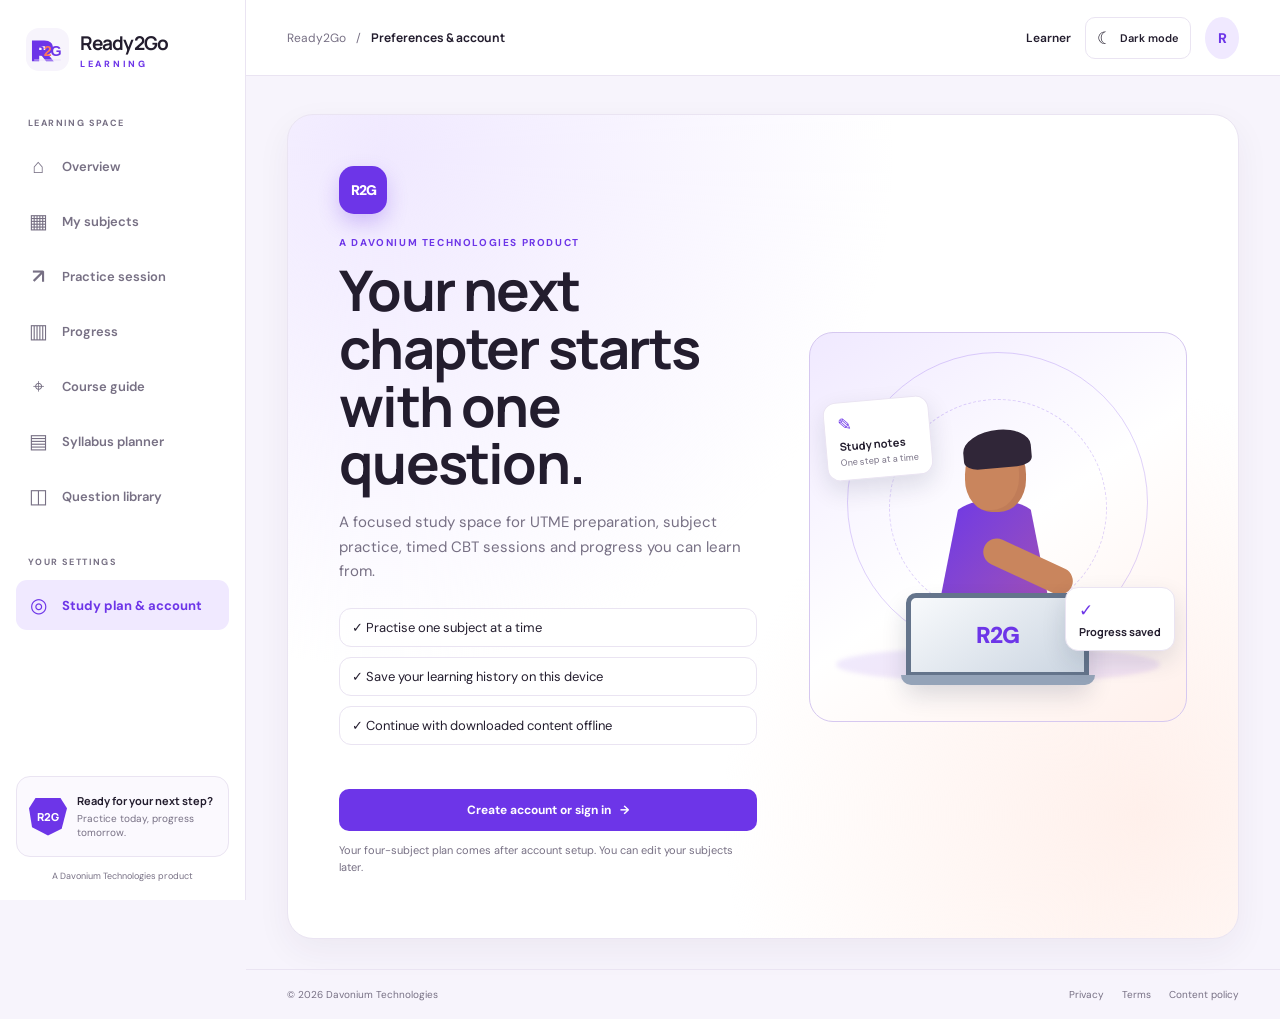
==== commit b6a0c956: "Upgrade Ready2Go Learning frontend v0.4.1" ====
--- a/index.html
+++ b/index.html
@@ -4,6 +4,7 @@
   <meta charset="utf-8">
   <meta name="viewport" content="width=device-width, initial-scale=1, viewport-fit=cover">
   <meta name="theme-color" content="#F7F4FC">
+  <meta name="color-scheme" content="light dark">
   <meta name="description" content="Practise for UTME with Ready2Go Learning. Build confidence with topic practice, explanations and offline access.">
   <title>Ready2Go Learning — Practice with purpose</title>
   <link rel="icon" href="./assets/r2g-app-icon.svg" type="image/svg+xml">
@@ -28,7 +29,6 @@
       <div class="sidebar-caption lower-caption">YOUR SETTINGS</div>
       <nav class="main-nav" aria-label="Settings navigation">
         <button class="nav-item" data-page="profile"><span class="nav-glyph">◎</span><span>Study plan &amp; account</span></button>
-        <button class="nav-item" data-page="teacher-partners"><span class="nav-glyph">↗</span><span>Teacher partners</span></button>
       </nav>
       <div class="sidebar-bottom"><div class="support-mark">R2G</div><div><strong>Ready for your next step?</strong><span>Practice today, progress tomorrow.</span></div></div>
       <div class="sidebar-credit">A Davonium Technologies product</div>
@@ -37,10 +37,10 @@
     <main class="main-area">
       <header class="topbar"><button class="mobile-menu" id="mobileMenu" aria-label="Open navigation" aria-expanded="false" aria-controls="sidebar">☰</button><div class="breadcrumb">Ready2Go <span>/</span> <strong id="currentSection">Overview</strong></div><div class="topbar-actions"><span class="account-label" id="userLabel">Learner</span><button class="theme-toggle" id="themeToggle" type="button"><span aria-hidden="true">☾</span><span>Dark mode</span></button><button class="avatar-button" data-action="open-auth" aria-label="Open account">R</button></div></header>
       <div class="view-container" id="view" aria-live="polite"><div class="loading-state">Preparing your learning space…</div></div>
-      <footer class="app-footer"><span>© <span id="year"></span> Davonium Technologies</span><span><a href="./privacy.html">Privacy</a><a href="./terms.html">Terms</a><a href="./content-policy.html">Content policy</a><a href="./teacher-partner-terms.html">Teacher terms</a></span></footer>
+      <footer class="app-footer"><span>© <span id="year"></span> Davonium Technologies</span><span><a href="./privacy.html">Privacy</a><a href="./terms.html">Terms</a><a href="./content-policy.html">Content policy</a></span></footer>
     </main>
   </div>
-  <div id="authModal" class="modal hidden" aria-hidden="true" role="dialog" aria-modal="true" aria-labelledby="authModeLabel"><div class="modal-backdrop" id="authBackdrop"></div><section class="modal-card"><button id="authClose" class="modal-close" type="button" aria-label="Close">×</button><div class="modal-brand"><img src="./assets/r2g-app-icon.svg" alt=""/><span>Ready2Go</span></div><p class="eyebrow">YOUR LEARNING ACCOUNT</p><h2 id="authModeLabel">Create your account</h2><p class="muted small">Your account lets us identify you. Practice history remains on this device in this prototype.</p><button id="googleSignIn" class="button button-google button-wide" type="button"><svg aria-hidden="true" viewBox="0 0 48 48" width="19" height="19"><path fill="#EA4335" d="M24 9.5c3.54 0 6.71 1.22 9.21 3.6l6.85-6.85C35.9 2.38 30.47 0 24 0 14.62 0 6.51 5.38 2.56 13.22l7.98 6.19C12.43 13.72 17.74 9.5 24 9.5z"/><path fill="#4285F4" d="M46.98 24.55c0-1.57-.15-3.09-.38-4.55H24v9.02h12.94c-.58 2.96-2.26 5.48-4.76 7.18l7.73 6C44.42 37.98 46.98 31.89 46.98 24.55z"/><path fill="#FBBC05" d="M10.53 28.59A14.43 14.43 0 0 1 9.75 24c0-1.59.27-3.13.76-4.59l-7.98-6.19A23.9 23.9 0 0 0 0 24c0 3.87.93 7.52 2.56 10.78l7.97-6.19z"/><path fill="#34A853" d="M24 48c6.48 0 11.93-2.13 15.91-5.8l-7.73-6c-2.14 1.44-4.89 2.3-8.18 2.3-6.26 0-11.57-4.22-13.47-9.91l-7.98 6.19C6.51 42.62 14.62 48 24 48z"/></svg><span>Continue with Google</span></button><div id="googleAuthDivider" class="auth-divider"><span>or use email</span></div><form id="authForm"><input type="hidden" id="authMode" value="signup"><div id="authNameField"><label for="authName">Your name</label><input id="authName" name="name" class="field" autocomplete="name" placeholder="Enter your name" required maxlength="80"></div><label for="authEmail">Email address</label><input id="authEmail" name="email" class="field" autocomplete="email" type="email" placeholder="you@example.com" required><label for="authPassword">Password</label><input id="authPassword" name="password" class="field" autocomplete="current-password" type="password" minlength="6" placeholder="At least 6 characters" required><p id="authMessage" class="form-message" role="status"></p><button id="authSubmit" class="button button-primary button-wide" type="submit">Create account</button><div class="auth-links"><button id="resetPassword" class="text-button" type="button">Forgot password?</button><button id="authSwitch" class="text-button" type="button">Already have an account? Sign in</button></div></form><p class="legal-note">By creating an account, you agree to the <a href="./terms.html">Terms</a> and acknowledge the <a href="./privacy.html">Privacy Notice</a>. These legal drafts require review before public launch.</p></section></div>
+  <div id="authModal" class="modal hidden" aria-hidden="true" role="dialog" aria-modal="true" aria-labelledby="authModeLabel"><div class="modal-backdrop" id="authBackdrop"></div><section class="modal-card"><button id="authClose" class="modal-close" type="button" aria-label="Close">×</button><div class="modal-brand"><img src="./assets/r2g-app-icon.svg" alt=""/><span>Ready2Go</span></div><p class="eyebrow">YOUR LEARNING ACCOUNT</p><h2 id="authModeLabel">Create your account</h2><p class="muted small">Your account personalises your learning space. Downloaded questions and recent practice remain available on this device.</p><button id="googleSignIn" class="button button-google button-wide" type="button"><svg aria-hidden="true" viewBox="0 0 48 48" width="19" height="19"><path fill="#EA4335" d="M24 9.5c3.54 0 6.71 1.22 9.21 3.6l6.85-6.85C35.9 2.38 30.47 0 24 0 14.62 0 6.51 5.38 2.56 13.22l7.98 6.19C12.43 13.72 17.74 9.5 24 9.5z"/><path fill="#4285F4" d="M46.98 24.55c0-1.57-.15-3.09-.38-4.55H24v9.02h12.94c-.58 2.96-2.26 5.48-4.76 7.18l7.73 6C44.42 37.98 46.98 31.89 46.98 24.55z"/><path fill="#FBBC05" d="M10.53 28.59A14.43 14.43 0 0 1 9.75 24c0-1.59.27-3.13.76-4.59l-7.98-6.19A23.9 23.9 0 0 0 0 24c0 3.87.93 7.52 2.56 10.78l7.97-6.19z"/><path fill="#34A853" d="M24 48c6.48 0 11.93-2.13 15.91-5.8l-7.73-6c-2.14 1.44-4.89 2.3-8.18 2.3-6.26 0-11.57-4.22-13.47-9.91l-7.98 6.19C6.51 42.62 14.62 48 24 48z"/></svg><span>Continue with Google</span></button><div id="googleAuthDivider" class="auth-divider"><span>or use email</span></div><form id="authForm"><input type="hidden" id="authMode" value="signup"><div id="authNameField"><label for="authName">Your name</label><input id="authName" name="name" class="field" autocomplete="name" placeholder="Enter your name" required maxlength="80"></div><label for="authEmail">Email address</label><input id="authEmail" name="email" class="field" autocomplete="email" type="email" placeholder="you@example.com" required><label for="authPassword">Password</label><input id="authPassword" name="password" class="field" autocomplete="current-password" type="password" minlength="6" placeholder="At least 6 characters" required><p id="authMessage" class="form-message" role="status"></p><button id="authSubmit" class="button button-primary button-wide" type="submit">Create account</button><div class="auth-links"><button id="resetPassword" class="text-button" type="button">Forgot password?</button><button id="authSwitch" class="text-button" type="button">Already have an account? Sign in</button></div></form><p class="legal-note">By creating an account, you agree to the <a href="./terms.html">Terms</a> and acknowledge the <a href="./privacy.html">Privacy Notice</a>. </p></section></div>
   <script>document.getElementById('year').textContent=new Date().getFullYear();</script>
   <script type="module" src="./js/app.js"></script>
 </body>
--- a/styles.css
+++ b/styles.css
@@ -55,3 +55,49 @@
  .install-banner .button{width:100%}
 }
 @media(max-width:480px){.guide-steps article{padding:13px}.guidance-alert{padding:15px}.onboarding-card{padding:16px}.install-copy{flex-basis:calc(100% - 60px)}}
+
+
+/* Ready2Go Learning v0.4.0 — expressive card-based study interface */
+.view-container{padding-top:clamp(22px,3vw,38px)}
+.study-hero{position:relative;isolation:isolate;display:grid;grid-template-columns:minmax(0,1.05fr) minmax(290px,.95fr);align-items:center;gap:12px;min-height:360px;padding:clamp(24px,3.4vw,44px);margin-bottom:20px;overflow:hidden;border:1px solid color-mix(in srgb,var(--primary) 18%,var(--border));border-radius:28px;background:radial-gradient(circle at 82% 18%,color-mix(in srgb,var(--coral) 22%,transparent),transparent 28%),radial-gradient(circle at 12% 100%,color-mix(in srgb,var(--primary) 16%,transparent),transparent 40%),linear-gradient(125deg,var(--surface),var(--primary-soft));box-shadow:var(--shadow)}
+.study-hero-copy{position:relative;z-index:2;max-width:620px}.hero-eyebrow{display:flex;align-items:center;gap:8px}.hero-sparkle{display:inline-grid;place-items:center;width:25px;height:25px;border-radius:8px;color:#fff;background:var(--coral);font-size:14px}.study-hero h1{font-size:clamp(34px,4.1vw,55px);max-width:620px;letter-spacing:-1.8px;line-height:1.08;margin:12px 0 17px}.hero-lead{max-width:520px;color:var(--muted);font-size:clamp(14px,1.35vw,17px);line-height:1.7;margin:0 0 22px}.hero-actions{display:flex;flex-wrap:wrap;gap:10px}.hero-actions .button{min-height:46px;padding:13px 17px}.button-hero-quiet{background:var(--surface);color:var(--text);border-color:var(--border)}.hero-trust{display:flex;flex-wrap:wrap;gap:9px 16px;margin-top:23px;color:var(--muted);font-size:11px}.hero-trust span{display:inline-flex;align-items:center;gap:5px}.study-hero-art{position:relative;align-self:stretch;display:flex;align-items:center;justify-content:center;min-width:0;min-height:250px}.study-hero-art img{position:relative;z-index:1;display:block;width:min(100%,520px);height:auto;max-height:350px;object-fit:contain;filter:drop-shadow(0 20px 20px rgba(64,37,110,.10));animation:r2g-float 6s ease-in-out infinite}.hero-polygon{position:absolute;z-index:-1;pointer-events:none;opacity:.32;clip-path:polygon(50% 0,91% 23%,100% 70%,60% 100%,9% 78%,0 30%)}.hero-polygon-one{width:180px;height:180px;right:5%;top:-35px;background:var(--coral);transform:rotate(17deg)}.hero-polygon-two{width:140px;height:140px;left:46%;bottom:-70px;background:var(--primary);transform:rotate(-21deg)}.art-floating{position:absolute;z-index:3;padding:10px 13px;border-radius:13px;border:1px solid color-mix(in srgb,var(--primary) 18%,var(--border));box-shadow:0 12px 32px rgba(54,36,85,.12);background:var(--surface);font-size:11px;font-weight:800;animation:r2g-float 5s ease-in-out infinite}.art-book{left:0;top:15%;color:var(--primary)}.art-check{right:2%;top:22%;display:grid;place-items:center;width:40px;height:40px;border-radius:14px;color:var(--success);font-size:19px;animation-delay:-1.8s}.art-score{right:5%;bottom:10%;font-size:21px;color:var(--primary)}.art-score small{display:block;font-size:9px;color:var(--muted);font-weight:600;margin-top:2px}
+.quick-stats-grid{display:grid;grid-template-columns:repeat(3,minmax(0,1fr));gap:13px;margin:0 0 28px}.quick-stat{display:flex;align-items:center;gap:13px;padding:17px 19px;min-width:0;border:1px solid var(--border);border-radius:17px;background:var(--surface);box-shadow:var(--shadow);transition:transform .18s,border-color .18s}.quick-stat:hover{transform:translateY(-2px);border-color:color-mix(in srgb,var(--primary) 40%,var(--border))}.quick-stat-icon{flex:0 0 42px;height:42px;display:grid;place-items:center;border-radius:13px;font-size:19px;font-weight:800}.quick-stat-icon.violet{background:var(--primary-soft);color:var(--primary)}.quick-stat-icon.coral{background:var(--coral-soft);color:var(--coral)}.quick-stat-icon.mint{background:var(--success-soft);color:var(--success)}.quick-stat strong,.quick-stat span:not(.quick-stat-icon){display:block}.quick-stat strong{font-size:22px;letter-spacing:-.6px;overflow-wrap:anywhere}.quick-stat div>span{font-size:11px;color:var(--muted);margin-top:3px;line-height:1.4}
+.home-action-grid{display:grid;grid-template-columns:repeat(2,minmax(0,1fr));gap:15px}.home-action-card{position:relative;display:grid;grid-template-columns:42px minmax(0,1fr) 38px;gap:13px;align-items:start;padding:23px 21px;border:1px solid var(--border);border-radius:20px;overflow:hidden;min-width:0;background:var(--surface);box-shadow:var(--shadow);transition:transform .18s,border-color .18s}.home-action-card:hover{transform:translateY(-3px);border-color:color-mix(in srgb,var(--primary) 35%,var(--border))}.home-action-practice{background:linear-gradient(132deg,var(--primary-soft),var(--surface) 74%)}.home-action-course{background:linear-gradient(132deg,var(--coral-soft),var(--surface) 74%)}.home-action-icon{display:grid;place-items:center;width:42px;height:42px;border-radius:14px;background:var(--primary);color:#fff;font-size:22px}.home-action-course .home-action-icon{background:var(--coral)}.home-action-copy{min-width:0}.home-action-copy .eyebrow{margin:2px 0 8px}.home-action-copy h3{font-size:clamp(16px,1.4vw,19px);line-height:1.35;margin-bottom:8px}.home-action-copy p:not(.eyebrow){font-size:12px;line-height:1.65;color:var(--muted);margin:0}.home-action-meta{display:flex;flex-wrap:wrap;gap:5px 8px;margin-top:15px;color:var(--muted);font-size:10px}.circle-arrow{width:38px;height:38px;display:grid;place-items:center;border:0;border-radius:13px;background:var(--surface);color:var(--primary);font-size:21px;box-shadow:0 4px 15px rgba(35,20,55,.08)}.homepage-footnote{display:flex;align-items:flex-start;gap:11px;margin-top:25px;padding:15px 17px;border-radius:15px;border:1px dashed var(--border);color:var(--muted);background:var(--surface-2)}.homepage-footnote p{font-size:11px;line-height:1.6;margin:0}.footnote-icon{display:grid;place-items:center;flex:0 0 23px;height:23px;border-radius:8px;background:var(--primary-soft);color:var(--primary);font-weight:800}
+.subjects-summary-strip{display:grid;grid-template-columns:repeat(3,minmax(0,1fr));gap:12px;margin:20px 0 28px}.subjects-summary-strip>div{display:flex;flex-direction:column;gap:5px;padding:17px 19px;border:1px solid var(--border);border-radius:15px;background:linear-gradient(135deg,var(--surface),var(--surface-2))}.subjects-summary-strip strong{font-size:26px;letter-spacing:-.8px}.subjects-summary-strip span{font-size:11px;color:var(--muted)}.compulsory-subject-group .subject-card{border-color:color-mix(in srgb,var(--coral) 35%,var(--border));background:linear-gradient(105deg,var(--coral-soft),var(--surface) 70%)}
+.setup-layout{grid-template-columns:minmax(0,1.55fr) minmax(250px,.7fr);gap:20px}.setup-main,.setup-aside{min-width:0}.setup-form-card{padding:clamp(20px,2.8vw,32px);border-radius:21px;box-shadow:var(--shadow)}.setup-mode-grid{display:grid;grid-template-columns:repeat(2,minmax(0,1fr));gap:12px;margin-bottom:26px}.setup-mode-card{position:relative;display:grid;grid-template-columns:42px minmax(0,1fr);grid-template-rows:auto auto;gap:3px 12px;padding:16px;border-radius:16px;border:1px solid var(--border);background:var(--surface-2);cursor:pointer;transition:all .18s}.setup-mode-card input{position:absolute;opacity:0;pointer-events:none}.setup-mode-card.selected,.setup-mode-card:has(input:checked){border-color:var(--primary);background:var(--primary-soft);box-shadow:inset 0 0 0 1px var(--primary)}.setup-mode-icon{grid-row:span 2;display:grid;place-items:center;width:42px;height:42px;border-radius:13px;background:var(--primary);color:white;font-size:21px}.setup-mode-icon.coral{background:var(--coral)}.setup-mode-card strong{align-self:end;font-size:13px}.setup-mode-card small{font-size:10px;color:var(--muted);line-height:1.45}.single-subject-group,.mixed-subjects-group{padding:17px;margin:0 0 24px;border:1px solid var(--border);border-radius:15px;background:var(--surface-2)}.single-subject-group label,.setup-form-card>label{display:block;margin:15px 0 8px;font-size:12px;font-weight:700}.single-subject-group .field{margin-bottom:5px}.field-section-heading{display:flex;justify-content:space-between;align-items:center;gap:13px;margin-bottom:13px}.field-section-heading h3{font-size:15px;margin-bottom:5px}.field-section-heading p{font-size:11px;line-height:1.5;color:var(--muted);margin:0}.mix-subject-grid{grid-template-columns:repeat(2,minmax(0,1fr));max-height:370px;overflow:auto;padding-right:3px}.mix-subject-check{min-height:48px;font-size:11px}.mix-subject-check.selected{background:var(--primary-soft);border-color:var(--primary)}.mix-subject-check small{white-space:nowrap}.mix-subject-check input:disabled{opacity:1}.required-english-card{display:flex;align-items:center;gap:12px;padding:14px 16px;margin:16px 0 21px;border:1px solid color-mix(in srgb,var(--coral) 40%,var(--border));border-radius:14px;background:var(--coral-soft)}.required-english-icon{display:grid;place-items:center;width:40px;height:40px;border-radius:12px;background:var(--coral);color:white;font-weight:800}.required-english-card strong,.required-english-card small{display:block}.required-english-card strong{font-size:13px}.required-english-card small{font-size:10px;color:var(--muted);margin-top:4px}.required-pill{margin-left:auto;padding:6px 9px;border-radius:9px;background:var(--surface);color:var(--coral);font-size:10px;font-weight:800}
+.onboarding-shell{max-width:1160px;margin:0 auto}.onboarding-main{min-width:0}.onboarding-heading{max-width:720px;margin:0 0 20px}.onboarding-heading h1{font-size:clamp(32px,4vw,47px);margin-bottom:10px}.wizard-progress{display:flex;align-items:center;gap:9px;margin:19px 0 22px;max-width:690px}.wizard-step{display:flex;align-items:center;gap:8px;min-width:0;color:var(--muted)}.wizard-step b{display:grid;place-items:center;flex:0 0 34px;height:34px;border:1px solid var(--border);border-radius:12px;background:var(--surface);font-size:11px}.wizard-step small{font-size:10px;font-weight:700}.wizard-step.current{color:var(--primary)}.wizard-step.current b,.wizard-step.done b{border-color:var(--primary);background:var(--primary);color:white}.wizard-progress>i{height:1px;flex:1;background:var(--border)}.wizard-layout{grid-template-columns:minmax(0,1.45fr) minmax(260px,.8fr);align-items:stretch}.wizard-card{padding:clamp(22px,3vw,34px);border-radius:22px;box-shadow:var(--shadow)}.wizard-card>label,.wizard-card label[for]{display:block;margin:14px 0 8px;font-size:12px;font-weight:700}.wizard-card .field{min-height:46px;border-radius:11px;font-size:14px;padding:12px}.wizard-buttons{display:flex;justify-content:space-between;gap:10px;margin-top:26px}.wizard-buttons .button{min-width:125px}.onboarding-side{position:relative;overflow:hidden;padding:24px;border-radius:22px;background:linear-gradient(145deg,var(--primary-soft),var(--surface) 64%,var(--coral-soft));box-shadow:var(--shadow);border:1px solid var(--border)}.onboarding-side-art{position:relative;margin:-7px -9px 10px;min-height:190px;display:grid;place-items:center}.onboarding-side-art img{width:100%;height:auto;max-height:235px;object-fit:contain;filter:drop-shadow(0 12px 18px rgba(54,37,86,.12));animation:r2g-float 6.7s ease-in-out infinite}.side-kicker{font-size:10px;color:var(--primary);font-weight:800;letter-spacing:1.5px}.onboarding-side h3{font-size:22px;margin:9px 0}.onboarding-side p{font-size:12px;color:var(--muted);line-height:1.7}.side-stat-list{display:grid;gap:9px;margin:18px 0}.side-stat-list span{padding:10px 11px;border:1px solid var(--border);border-radius:11px;background:var(--surface);font-size:11px;color:var(--muted)}.side-stat-list b{color:var(--text)}.onboarding-footnote{margin:18px 2px 0;color:var(--muted);font-size:10px;line-height:1.65}
+.course-guide-hero{display:grid;grid-template-columns:minmax(0,1.2fr) minmax(230px,.8fr);gap:22px;align-items:center;padding:clamp(22px,3vw,34px);border-radius:22px;border:1px solid color-mix(in srgb,var(--primary) 20%,var(--border));background:radial-gradient(circle at 85% 15%,color-mix(in srgb,var(--coral) 25%,transparent),transparent 35%),linear-gradient(135deg,var(--primary-soft),var(--surface));box-shadow:var(--shadow)}.course-guide-kicker{display:inline-flex;margin-bottom:12px;padding:7px 10px;border-radius:9px;background:var(--surface);color:var(--primary);font-size:10px;font-weight:800;letter-spacing:1px}.course-guide-hero h2{font-size:clamp(25px,3vw,37px);line-height:1.15;letter-spacing:-1px;margin:0 0 13px}.course-guide-hero p{max-width:620px;color:var(--muted);font-size:13px;line-height:1.7}.guide-hero-stats{display:grid;grid-template-columns:repeat(3,minmax(0,1fr));gap:8px}.guide-hero-stats>div{padding:13px 9px;border-radius:14px;border:1px solid var(--border);background:var(--surface);text-align:center}.guide-hero-stats strong,.guide-hero-stats span{display:block}.guide-hero-stats strong{font-size:24px;color:var(--primary)}.guide-hero-stats span{font-size:9px;color:var(--muted);margin-top:5px;line-height:1.4}.benchmark-grid{display:grid;grid-template-columns:repeat(3,minmax(0,1fr));gap:12px;margin:16px 0 20px}.benchmark-card{padding:18px;border-radius:17px;border:1px solid var(--border);background:var(--surface);box-shadow:var(--shadow)}.benchmark-card span,.benchmark-card small{display:block;color:var(--muted);font-size:11px;line-height:1.45}.benchmark-card strong{display:block;font-size:35px;letter-spacing:-1px;margin:12px 0 5px}.benchmark-violet{background:linear-gradient(145deg,var(--primary-soft),var(--surface))}.benchmark-coral{background:linear-gradient(145deg,var(--coral-soft),var(--surface))}.benchmark-mint{background:linear-gradient(145deg,var(--success-soft),var(--surface))}.university-search-panel{padding:clamp(16px,2.4vw,25px);border:1px solid var(--border);border-radius:20px;background:var(--surface);box-shadow:var(--shadow)}.university-search-panel>label{display:block;font-size:12px;font-weight:800;margin:2px 0 8px}.university-search-panel>.field{min-height:48px}.university-filters{display:grid;grid-template-columns:repeat(2,minmax(0,1fr));gap:10px;margin:12px 0 17px}.university-results{display:grid;gap:8px}.university-result-count{font-size:10px;color:var(--muted);margin-bottom:3px}.university-result{display:flex;align-items:center;gap:12px;padding:12px;border-radius:13px;border:1px solid var(--border);background:var(--surface-2)}.university-crest{display:grid;place-items:center;flex:0 0 36px;height:36px;clip-path:polygon(50% 0,95% 20%,90% 76%,50% 100%,10% 76%,5% 20%);background:var(--primary-soft);color:var(--primary);font-size:12px;font-weight:800}.university-result>div{flex:1;min-width:0}.university-result strong,.university-result small{display:block}.university-result strong{font-size:12px;line-height:1.45}.university-result small{font-size:10px;color:var(--muted);margin-top:4px}.university-result .button{flex-shrink:0;padding:8px 10px;font-size:10px}.university-result-count{padding:7px 2px}
+.install-nudge{position:fixed;right:22px;bottom:22px;z-index:150;width:min(550px,calc(100vw - 28px));display:grid;grid-template-columns:82px minmax(0,1fr);gap:15px;padding:18px 20px;border:1px solid color-mix(in srgb,var(--primary) 34%,var(--border));border-radius:22px;background:var(--surface);box-shadow:0 20px 70px rgba(27,15,45,.24);opacity:0;transform:translateY(18px) scale(.98);pointer-events:none;transition:opacity .3s,transform .3s}.install-nudge.visible{opacity:1;transform:translateY(0) scale(1);pointer-events:auto}.install-nudge-close{position:absolute;top:9px;right:12px;width:28px;height:28px;border:0;border-radius:9px;background:var(--surface-2);color:var(--muted);font-size:20px}.install-nudge-art{display:grid;place-items:center;align-self:center;min-height:75px;border-radius:17px;background:var(--primary-soft)}.install-nudge-art img{width:66px;height:66px;object-fit:contain}.install-nudge-copy{padding-right:18px}.install-nudge-kicker{display:block;font-size:9px;font-weight:800;color:var(--primary);letter-spacing:1.1px;margin:2px 0 5px}.install-nudge-copy>strong{display:block;font-size:17px;line-height:1.3}.install-nudge-copy p{font-size:11px;line-height:1.55;color:var(--muted);margin:6px 0 11px}.install-nudge-actions{display:flex;align-items:center;gap:14px;flex-wrap:wrap}.install-nudge-actions .button{padding:10px 13px}.install-nudge-actions .text-button{font-size:11px}
+.field-section-heading{margin-top:4px}.profile-layout .onboarding-subject-grid{max-height:440px;overflow:auto;padding:3px}.onboarding-subject-grid .subject-check{min-height:42px;font-size:11px}.setup-aside{border-radius:20px;overflow:hidden}.practice-aside-art{display:block;width:100%;max-height:220px;object-fit:contain;margin:-10px auto 5px}.profile-layout .guidance-alert{grid-column:1/-1}.subject-group .subject-grid .subject-card{min-height:80px}.app-footer a{white-space:nowrap}
+@keyframes r2g-float{0%,100%{transform:translateY(0)}50%{transform:translateY(-7px)}}
+@keyframes r2g-pulse{0%,100%{box-shadow:0 0 0 0 color-mix(in srgb,var(--primary) 0%,transparent)}50%{box-shadow:0 0 0 7px color-mix(in srgb,var(--primary) 8%,transparent)}}
+@media(max-width:1080px){.study-hero{grid-template-columns:minmax(0,1fr) minmax(240px,.75fr);padding:25px}.study-hero h1{font-size:36px}.home-action-grid{grid-template-columns:1fr}.wizard-layout{grid-template-columns:minmax(0,1.2fr) minmax(230px,.8fr)}.course-guide-hero{grid-template-columns:1fr}.guide-hero-stats{max-width:520px}}
+@media(max-width:820px){.study-hero{grid-template-columns:1fr;gap:0;padding:25px 23px 14px}.study-hero-copy{max-width:650px}.study-hero-art{min-height:230px;max-height:300px;margin-top:2px}.study-hero-art img{max-height:280px;width:min(100%,430px)}.art-book{left:3%;top:9%}.art-score{right:4%;bottom:5%}.quick-stats-grid{gap:9px}.quick-stat{padding:13px;gap:9px}.quick-stat-icon{flex-basis:35px;height:35px}.quick-stat strong{font-size:18px}.wizard-layout{grid-template-columns:1fr}.onboarding-side{order:2}.onboarding-side-art{min-height:130px}.onboarding-side-art img{max-height:200px;width:min(100%,360px)}.benchmark-grid{grid-template-columns:repeat(2,minmax(0,1fr))}.benchmark-card:last-child{grid-column:1/-1}.course-guide-hero{padding:22px}.onboarding-footnote{margin-bottom:15px}}
+@media(max-width:560px){.study-hero{padding:21px 17px 10px;border-radius:20px}.study-hero h1{font-size:clamp(30px,8vw,38px);letter-spacing:-1.1px}.hero-lead{font-size:13px}.hero-actions{display:grid;grid-template-columns:1fr}.hero-actions .button{width:100%}.hero-trust{font-size:10px;gap:8px 11px}.study-hero-art{min-height:185px}.study-hero-art img{max-height:205px}.art-floating{font-size:9px;padding:8px 9px}.art-book{left:-2%;top:2%}.art-check{width:31px;height:31px;right:1%;top:17%}.art-score{right:0;bottom:3%;font-size:16px}.quick-stats-grid{grid-template-columns:1fr}.quick-stat{padding:12px 14px}.quick-stat strong{font-size:19px}.home-action-card{grid-template-columns:34px minmax(0,1fr) 32px;padding:17px 14px;gap:10px}.home-action-icon{width:34px;height:34px;border-radius:11px;font-size:18px}.circle-arrow{width:32px;height:32px}.subjects-summary-strip{gap:7px}.subjects-summary-strip>div{padding:12px 9px}.subjects-summary-strip strong{font-size:21px}.subjects-summary-strip span{font-size:9px;line-height:1.35}.setup-mode-grid{grid-template-columns:1fr}.mix-subject-grid{grid-template-columns:1fr;max-height:300px}.wizard-progress{gap:4px}.wizard-step{gap:5px}.wizard-step b{flex-basis:29px;height:29px;border-radius:9px}.wizard-step small{font-size:9px}.wizard-progress>i{min-width:9px}.wizard-buttons{flex-direction:column-reverse}.wizard-buttons .button{width:100%}.category-cards{gap:8px}.category-card small{max-width:42%}.benchmark-grid{grid-template-columns:1fr}.benchmark-card:last-child{grid-column:auto}.guide-hero-stats{grid-template-columns:1fr 1fr}.guide-hero-stats>div:last-child{grid-column:1/-1}.university-filters{grid-template-columns:1fr}.university-result{align-items:flex-start;flex-wrap:wrap}.university-result>div{flex:1 1 calc(100% - 56px)}.university-result .button{margin-left:48px}.install-nudge{right:10px;bottom:10px;width:calc(100vw - 20px);grid-template-columns:54px minmax(0,1fr);gap:10px;padding:14px 13px;border-radius:17px}.install-nudge-art{min-height:58px}.install-nudge-art img{width:47px;height:47px}.install-nudge-copy>strong{font-size:14px}.install-nudge-copy p{font-size:10px}.install-nudge-actions{gap:9px}.install-nudge-actions .button{padding:9px 10px;font-size:10px}.install-nudge-copy{padding-right:12px}.app-footer{flex-direction:column}.app-footer>span:last-child{flex-wrap:wrap;gap:9px 14px}}
+@media(prefers-reduced-motion:reduce){.study-hero-art img,.art-floating,.onboarding-side-art img{animation:none!important}.quick-stat,.home-action-card{transition:none!important}}
+
+/* Ready2Go v0.4.1 mobile-first refinement */
+.view-container{min-width:0;overflow-x:clip}
+button,.button,input,select,textarea{touch-action:manipulation}
+.button,.nav-item,.theme-toggle,.avatar-button,.icon-button,.circle-arrow{min-height:42px}
+.question-panel{min-width:0}
+.question-text{overflow-wrap:anywhere;line-height:1.55}
+.options-list{display:grid;gap:10px}
+.answer-option{min-width:0;align-items:flex-start}
+.option-text{overflow-wrap:anywhere;line-height:1.5}
+.question-number-grid{max-height:270px;overflow-y:auto;overscroll-behavior:contain;padding:2px 3px 7px;scrollbar-width:thin}
+.analytics-panel{margin:18px 0;padding:clamp(16px,2.5vw,24px);border:1px solid var(--border);border-radius:20px;background:var(--surface);box-shadow:var(--shadow)}
+.analytics-row{display:grid;grid-template-columns:minmax(0,1fr) minmax(70px,1.4fr) 42px;align-items:center;gap:12px;padding:12px 0;border-bottom:1px solid var(--border)}
+.analytics-row:last-child{border-bottom:0}
+.analytics-row-label{min-width:0}.analytics-row-label strong,.analytics-row-label span{display:block}.analytics-row-label strong{font-size:12px;overflow-wrap:anywhere}.analytics-row-label span{font-size:10px;color:var(--muted);margin-top:3px}.analytics-row>b{text-align:right;font-size:12px;font-variant-numeric:tabular-nums}
+.analytics-track{height:9px;border-radius:99px;overflow:hidden;background:var(--surface-2)}.analytics-track span{display:block;height:100%;border-radius:99px;background:linear-gradient(90deg,var(--primary),var(--coral));min-width:2px}
+.weak-topic-card{display:flex;align-items:center;gap:12px;padding:13px 0;border-bottom:1px solid var(--border)}.weak-topic-card:last-child{border-bottom:0}.weak-topic-mark{display:grid;place-items:center;flex:0 0 36px;height:36px;border-radius:12px;background:var(--coral-soft);color:var(--coral);font-weight:800}.weak-topic-card>div{min-width:0;flex:1}.weak-topic-card strong,.weak-topic-card small{display:block}.weak-topic-card strong{font-size:12px}.weak-topic-card small{font-size:10px;color:var(--muted);margin-top:4px}.weak-topic-score{font-size:12px;font-weight:800;color:var(--coral)}
+.welcome-screen{display:grid;grid-template-columns:minmax(0,1.05fr) minmax(260px,.95fr);gap:clamp(22px,4vw,54px);align-items:center;min-height:min(690px,calc(100dvh - 150px));padding:clamp(20px,4vw,54px);border:1px solid var(--border);border-radius:26px;background:radial-gradient(circle at 10% 5%,var(--primary-soft),transparent 44%),radial-gradient(circle at 90% 85%,var(--coral-soft),transparent 38%),var(--surface);box-shadow:var(--shadow)}
+.welcome-copy{max-width:560px}.welcome-mark{display:inline-grid;place-items:center;width:48px;height:48px;margin-bottom:22px;border-radius:15px;background:var(--primary);color:#fff;font-weight:900;letter-spacing:-1px;box-shadow:0 9px 20px color-mix(in srgb,var(--primary) 25%,transparent)}.welcome-copy h1{font-size:clamp(34px,5vw,56px);line-height:1.03;letter-spacing:-1.8px;margin:10px 0 18px}.welcome-copy .lead{max-width:510px}.welcome-benefits{display:grid;gap:10px;margin:24px 0;color:var(--text);font-size:13px}.welcome-benefits span{padding:10px 12px;border:1px solid var(--border);border-radius:12px;background:color-mix(in srgb,var(--surface) 80%,transparent)}
+.welcome-visual,.learning-scene{position:relative;isolation:isolate;min-width:0;min-height:330px;border-radius:24px;overflow:hidden;background:linear-gradient(145deg,var(--primary-soft),var(--surface) 52%,var(--coral-soft));border:1px solid color-mix(in srgb,var(--primary) 16%,var(--border))}.welcome-visual{min-height:390px}.scene-orbit{position:absolute;border:1px solid color-mix(in srgb,var(--primary) 22%,transparent);border-radius:50%;aspect-ratio:1}.orbit-one{width:80%;left:10%;top:5%;animation:r2g-orbit 28s linear infinite}.orbit-two{width:58%;left:21%;top:17%;border-style:dashed;animation:r2g-orbit 38s linear infinite reverse}.scene-student{position:absolute;z-index:3;width:58%;height:70%;left:21%;bottom:9%;}.scene-head{position:absolute;width:28%;height:27%;left:35%;top:9%;border-radius:48% 48% 44% 44%;background:#C9855D;z-index:3;box-shadow:inset -7px -2px 0 rgba(105,55,42,.1)}.scene-hair{position:absolute;z-index:4;width:31%;height:14%;left:34%;top:6%;border-radius:60% 50% 25% 25%;background:#302638;transform:rotate(-5deg)}.scene-body{position:absolute;z-index:2;width:53%;height:43%;left:22%;top:32%;border-radius:42% 42% 12% 12%;background:linear-gradient(130deg,var(--primary),color-mix(in srgb,var(--primary) 62%,var(--coral)));clip-path:polygon(20% 0,80% 0,100% 100%,0 100%)}.scene-arm{position:absolute;z-index:4;width:44%;height:10%;left:42%;top:51%;border-radius:99px;background:#C9855D;transform:rotate(25deg)}.scene-laptop{position:absolute;z-index:5;width:84%;height:32%;left:8%;bottom:2%;border:5px solid #64748b;border-bottom-width:8px;border-radius:10px 10px 5px 5px;background:linear-gradient(145deg,#f8fafc,#cbd5e1);box-shadow:0 14px 25px rgba(20,30,60,.16);display:grid;place-items:center;color:var(--primary);font-weight:900;font-size:clamp(16px,2vw,23px);letter-spacing:-1px}.scene-laptop i{position:absolute;bottom:-13px;left:-6%;width:112%;height:10px;border-radius:0 0 10px 10px;background:#94a3b8}.scene-ground{position:absolute;z-index:1;bottom:10%;left:7%;right:7%;height:9%;border-radius:50%;background:color-mix(in srgb,var(--primary) 10%,transparent);filter:blur(2px)}.scene-card{position:absolute;z-index:6;display:grid;gap:3px;padding:11px 13px;border-radius:13px;background:var(--surface);border:1px solid var(--border);box-shadow:0 10px 25px rgba(20,30,60,.12);animation:r2g-float 5s ease-in-out infinite}.scene-card span{color:var(--primary);font-weight:900;font-size:17px}.scene-card strong{font-size:11px}.scene-card small{font-size:9px;color:var(--muted)}.scene-card-book{left:4%;top:17%;transform:rotate(-5deg)}.scene-card-check{right:3%;bottom:18%;animation-delay:-2s}.scene-home{min-height:320px;border:0;background:transparent;overflow:visible}.scene-home .scene-student{width:70%;left:15%;bottom:7%;height:78%}.scene-home .scene-card-book{left:0;top:16%}.scene-home .scene-card-check{right:0;bottom:16%}.scene-compact{min-height:180px;border:0;background:transparent}.scene-compact .scene-student{height:90%;width:76%;left:12%;bottom:0}.scene-compact .scene-laptop{font-size:15px}.onboarding-side-art{display:block!important;min-height:180px!important}.onboarding-side-art .scene-compact{width:100%;min-height:190px}
+@keyframes r2g-orbit{from{transform:rotate(0deg)}to{transform:rotate(360deg)}}
+@media(max-width:820px){.welcome-screen{grid-template-columns:1fr;gap:16px;padding:22px;min-height:auto}.welcome-copy h1{font-size:clamp(32px,8vw,46px)}.welcome-visual{min-height:290px;max-height:360px}.cbt-layout{grid-template-columns:minmax(0,1fr)}.question-map{order:0}.question-number-grid{max-height:155px;grid-template-columns:repeat(8,minmax(0,1fr))}.question-panel{padding:clamp(13px,3vw,20px)}.cbt-top{gap:12px}.cbt-top h1{overflow-wrap:anywhere}}
+@media(max-width:480px){.view-container{padding:15px 11px;padding-bottom:calc(22px + env(safe-area-inset-bottom))}.topbar{height:58px;padding-inline:10px}.app-shell{min-height:100dvh}.main-area{min-height:100dvh}.app-footer{padding:13px 11px}.welcome-screen{padding:17px;border-radius:20px}.welcome-visual{min-height:235px}.scene-card{padding:8px 9px}.scene-card strong{font-size:10px}.scene-card small{font-size:8px}.question-number-grid{grid-template-columns:repeat(6,minmax(0,1fr));max-height:145px}.question-number-grid .number-button{min-height:34px;padding:4px}.analytics-row{grid-template-columns:minmax(0,1fr) 1fr 36px;gap:8px}.analytics-row-label strong{font-size:10px}.analytics-row-label span{font-size:9px}.question-nav{position:sticky;bottom:calc(5px + env(safe-area-inset-bottom));z-index:20;background:var(--surface);padding:8px;border:1px solid var(--border);border-radius:14px;box-shadow:0 6px 20px rgba(10,20,40,.12)}.question-nav .button{min-width:0;padding:10px 8px;font-size:11px}.answered-count{font-size:10px}.cbt-top-right .button{padding:9px 10px}.install-nudge{bottom:calc(10px + env(safe-area-inset-bottom))}.study-hero-art{overflow:visible}.scene-home{min-height:235px}}
+@media(prefers-reduced-motion:reduce){.scene-orbit,.scene-card{animation:none!important}}
+
+.choice-row{display:flex;flex-wrap:wrap;gap:8px}.choice{min-width:56px;flex:0 0 auto}
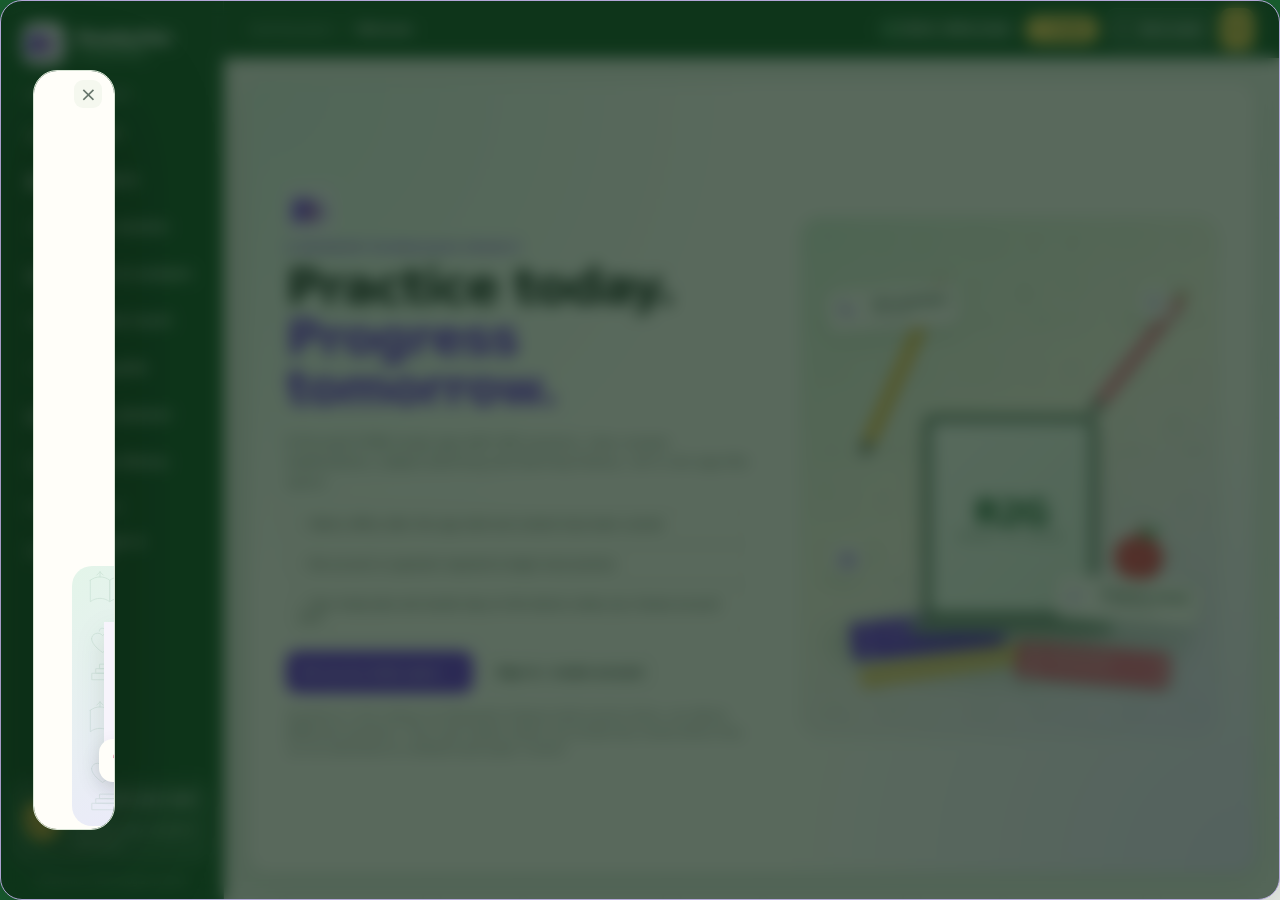
==== commit 9d04b6a1: "Ready2Go Learning production app v1.0.0" ====
--- a/index.html
+++ b/index.html
@@ -3,13 +3,14 @@
 <head>
   <meta charset="utf-8">
   <meta name="viewport" content="width=device-width, initial-scale=1, viewport-fit=cover">
-  <meta name="theme-color" content="#F7F4FC">
+  <meta name="theme-color" content="#176534">
   <meta name="color-scheme" content="light dark">
-  <meta name="description" content="Practise for UTME with Ready2Go Learning. Build confidence with topic practice, explanations and offline access.">
-  <title>Ready2Go Learning — Practice with purpose</title>
+  <meta name="description" content="Ready2Go Learning is an installable, offline-first UTME study app with CBT practice, question review and progress tracking.">
+  <title>Ready2Go Learning — Practice today, progress tomorrow</title>
   <link rel="icon" href="./assets/r2g-app-icon.svg" type="image/svg+xml">
   <link rel="apple-touch-icon" href="./assets/r2g-app-icon-192.png">
   <link rel="manifest" href="./manifest.webmanifest">
+  <link rel="preload" href="./assets/study-pattern.svg" as="image" type="image/svg+xml">
   <link rel="stylesheet" href="./styles.css">
 </head>
 <body>
@@ -21,7 +22,8 @@
         <button class="nav-item active" data-page="home"><span class="nav-glyph">⌂</span><span>Overview</span></button>
         <button class="nav-item" data-page="subjects"><span class="nav-glyph">▦</span><span>My subjects</span></button>
         <button class="nav-item" data-page="practice-setup"><span class="nav-glyph">↗</span><span>Practice session</span></button>
-        <button class="nav-item" data-page="progress"><span class="nav-glyph">▥</span><span>Progress</span></button>
+        <button class="nav-item" data-page="progress"><span class="nav-glyph">▥</span><span>Progress &amp; analysis</span></button>
+        <button class="nav-item" data-page="study-coach"><span class="nav-glyph">✦</span><span>Ready2Go Coach</span></button>
         <button class="nav-item" data-page="course-guide"><span class="nav-glyph">⌖</span><span>Course guide</span></button>
         <button class="nav-item" data-page="syllabus"><span class="nav-glyph">▤</span><span>Syllabus planner</span></button>
         <button class="nav-item" data-page="question-library"><span class="nav-glyph">◫</span><span>Question library</span></button>
@@ -35,11 +37,17 @@
     </aside>
     <div id="sidebarScrim" class="sidebar-scrim" aria-hidden="true"></div>
     <main class="main-area">
-      <header class="topbar"><button class="mobile-menu" id="mobileMenu" aria-label="Open navigation" aria-expanded="false" aria-controls="sidebar">☰</button><div class="breadcrumb">Ready2Go <span>/</span> <strong id="currentSection">Overview</strong></div><div class="topbar-actions"><span class="account-label" id="userLabel">Learner</span><button class="theme-toggle" id="themeToggle" type="button"><span aria-hidden="true">☾</span><span>Dark mode</span></button><button class="avatar-button" data-action="open-auth" aria-label="Open account">R</button></div></header>
+      <header class="topbar"><button class="mobile-menu" id="mobileMenu" aria-label="Open navigation" aria-expanded="false" aria-controls="sidebar">☰</button><a class="mobile-brand" href="#home" data-page="home" aria-label="Ready2Go Learning home"><img src="./assets/r2g-app-icon.svg" alt=""><strong>Ready2Go</strong></a><div class="breadcrumb">Learning space <span>/</span> <strong id="currentSection">Welcome</strong></div><div class="topbar-actions"><span class="connectivity-chip" id="connectivityChip"><i></i><span>Offline-ready</span></span><button class="install-top-button" type="button" data-action="install-app"><span aria-hidden="true">⇩</span><span>Install</span></button><button class="theme-toggle" id="themeToggle" type="button"><span aria-hidden="true">☾</span><span>Dark mode</span></button><button class="avatar-button" data-action="open-auth" aria-label="Open account">R</button></div></header>
       <div class="view-container" id="view" aria-live="polite"><div class="loading-state">Preparing your learning space…</div></div>
       <footer class="app-footer"><span>© <span id="year"></span> Davonium Technologies</span><span><a href="./privacy.html">Privacy</a><a href="./terms.html">Terms</a><a href="./content-policy.html">Content policy</a></span></footer>
     </main>
   </div>
+  <nav class="bottom-nav" aria-label="Quick app navigation">
+    <button data-page="home"><span>⌂</span><small>Home</small></button>
+    <button data-page="practice-setup"><span>▣</span><small>CBT</small></button>
+    <button data-page="subjects"><span>▦</span><small>Subjects</small></button>
+    <button data-page="progress"><span>▥</span><small>Progress</small></button>
+  </nav>
   <div id="authModal" class="modal hidden" aria-hidden="true" role="dialog" aria-modal="true" aria-labelledby="authModeLabel"><div class="modal-backdrop" id="authBackdrop"></div><section class="modal-card"><button id="authClose" class="modal-close" type="button" aria-label="Close">×</button><div class="modal-brand"><img src="./assets/r2g-app-icon.svg" alt=""/><span>Ready2Go</span></div><p class="eyebrow">YOUR LEARNING ACCOUNT</p><h2 id="authModeLabel">Create your account</h2><p class="muted small">Your account personalises your learning space. Downloaded questions and recent practice remain available on this device.</p><button id="googleSignIn" class="button button-google button-wide" type="button"><svg aria-hidden="true" viewBox="0 0 48 48" width="19" height="19"><path fill="#EA4335" d="M24 9.5c3.54 0 6.71 1.22 9.21 3.6l6.85-6.85C35.9 2.38 30.47 0 24 0 14.62 0 6.51 5.38 2.56 13.22l7.98 6.19C12.43 13.72 17.74 9.5 24 9.5z"/><path fill="#4285F4" d="M46.98 24.55c0-1.57-.15-3.09-.38-4.55H24v9.02h12.94c-.58 2.96-2.26 5.48-4.76 7.18l7.73 6C44.42 37.98 46.98 31.89 46.98 24.55z"/><path fill="#FBBC05" d="M10.53 28.59A14.43 14.43 0 0 1 9.75 24c0-1.59.27-3.13.76-4.59l-7.98-6.19A23.9 23.9 0 0 0 0 24c0 3.87.93 7.52 2.56 10.78l7.97-6.19z"/><path fill="#34A853" d="M24 48c6.48 0 11.93-2.13 15.91-5.8l-7.73-6c-2.14 1.44-4.89 2.3-8.18 2.3-6.26 0-11.57-4.22-13.47-9.91l-7.98 6.19C6.51 42.62 14.62 48 24 48z"/></svg><span>Continue with Google</span></button><div id="googleAuthDivider" class="auth-divider"><span>or use email</span></div><form id="authForm"><input type="hidden" id="authMode" value="signup"><div id="authNameField"><label for="authName">Your name</label><input id="authName" name="name" class="field" autocomplete="name" placeholder="Enter your name" required maxlength="80"></div><label for="authEmail">Email address</label><input id="authEmail" name="email" class="field" autocomplete="email" type="email" placeholder="you@example.com" required><label for="authPassword">Password</label><input id="authPassword" name="password" class="field" autocomplete="current-password" type="password" minlength="6" placeholder="At least 6 characters" required><p id="authMessage" class="form-message" role="status"></p><button id="authSubmit" class="button button-primary button-wide" type="submit">Create account</button><div class="auth-links"><button id="resetPassword" class="text-button" type="button">Forgot password?</button><button id="authSwitch" class="text-button" type="button">Already have an account? Sign in</button></div></form><p class="legal-note">By creating an account, you agree to the <a href="./terms.html">Terms</a> and acknowledge the <a href="./privacy.html">Privacy Notice</a>. </p></section></div>
   <script>document.getElementById('year').textContent=new Date().getFullYear();</script>
   <script type="module" src="./js/app.js"></script>
--- a/styles.css
+++ b/styles.css
@@ -1,7 +1,6 @@
-@import url('https://fonts.googleapis.com/css2?family=DM+Sans:wght@400;500;600;700&family=Manrope:wght@400;500;600;700;800&display=swap');
-:root{--bg:#F7F4FC;--surface:#FFFFFF;--surface-2:#FBF9FE;--sidebar:#FFFFFF;--text:#231D2E;--muted:#777084;--border:#EAE4F2;--primary:#6D35E8;--primary-strong:#5A24D6;--primary-soft:#F0E9FF;--coral:#FF7657;--coral-soft:#FFF0EB;--success:#168A5B;--success-soft:#E7F7EF;--warning:#A75B13;--shadow:0 12px 34px rgba(47,28,77,.055);--radius:18px;font-family:'DM Sans',Arial,sans-serif;color:var(--text);background:var(--bg);font-synthesis:none}
+:root{--bg:#F7F4FC;--surface:#FFFFFF;--surface-2:#FBF9FE;--sidebar:#FFFFFF;--text:#231D2E;--muted:#777084;--border:#EAE4F2;--primary:#6D35E8;--primary-strong:#5A24D6;--primary-soft:#F0E9FF;--coral:#FF7657;--coral-soft:#FFF0EB;--success:#168A5B;--success-soft:#E7F7EF;--warning:#A75B13;--shadow:0 12px 34px rgba(47,28,77,.055);--radius:18px;font-family:system-ui,-apple-system,'Segoe UI',Arial,sans-serif;color:var(--text);background:var(--bg);font-synthesis:none}
 :root[data-theme="dark"]{--bg:#17131F;--surface:#211B2B;--surface-2:#292133;--sidebar:#1C1725;--text:#F4EFFB;--muted:#B2A9C0;--border:#393044;--primary:#A988FF;--primary-strong:#C0A9FF;--primary-soft:#33254E;--coral:#FF8D72;--coral-soft:#3A2727;--success:#66D7A5;--success-soft:#20382F;--warning:#F1B46F;--shadow:0 12px 34px rgba(0,0,0,.2)}
-*{box-sizing:border-box}body{margin:0;min-height:100vh;background:var(--bg);color:var(--text);font-family:'DM Sans',Arial,sans-serif;font-size:14px}button,input,select{font:inherit}button,a{-webkit-tap-highlight-color:transparent}button{cursor:pointer}button:disabled{cursor:not-allowed;opacity:.42}a{color:var(--primary);text-decoration:none}a:hover{text-decoration:underline}h1,h2,h3,strong{font-family:'Manrope','DM Sans',Arial,sans-serif}h1{font-size:clamp(27px,3vw,37px);letter-spacing:-1.25px;line-height:1.18;margin:0 0 10px}h2{font-size:22px;letter-spacing:-.5px;margin:0}h3{font-size:16px;letter-spacing:-.2px;margin:0}.muted{color:var(--muted)}.lead{font-size:15px;line-height:1.65;max-width:710px}.small{font-size:12px}.small-note{font-size:11px;color:var(--muted);line-height:1.55}.eyebrow{font-size:10px;font-weight:700;letter-spacing:1.6px;color:var(--primary);margin:0 0 12px}.app-shell{min-height:100vh;display:grid;grid-template-columns:246px minmax(0,1fr)}.sidebar{position:sticky;top:0;height:100vh;display:flex;flex-direction:column;padding:28px 16px 18px;background:var(--sidebar);border-right:1px solid var(--border);z-index:20}.brand{display:flex;align-items:center;gap:11px;padding:0 10px;margin-bottom:46px;color:var(--text)}.brand:hover{text-decoration:none}.brand-icon{width:43px;height:43px;border-radius:13px;overflow:hidden;display:grid;place-items:center;flex-shrink:0}.brand-icon img{width:100%;height:100%}.brand-wordmark strong{display:block;font-size:19px;letter-spacing:-.9px}.brand-wordmark small{display:block;color:var(--primary);font-size:9px;letter-spacing:2.7px;font-weight:800;margin-top:2px}.sidebar-caption{padding:0 12px;color:var(--muted);font-size:9px;font-weight:700;letter-spacing:1.4px;margin:0 0 12px}.main-nav{display:grid;gap:5px}.nav-item{border:0;background:transparent;color:var(--muted);display:flex;align-items:center;gap:13px;width:100%;padding:12px;border-radius:11px;text-align:left;font-weight:600;font-size:13px;transition:background .15s,color .15s}.nav-item:hover{background:var(--surface-2);color:var(--text)}.nav-item.active{background:var(--primary-soft);color:var(--primary);font-weight:700}.nav-glyph{width:21px;display:inline-grid;place-items:center;font-size:20px;font-weight:600}.lower-caption{margin-top:35px}.sidebar-bottom{margin-top:auto;padding:16px 12px;display:flex;align-items:center;gap:10px;border:1px solid var(--border);border-radius:14px;background:var(--surface-2)}.support-mark{width:38px;height:38px;border-radius:10px;display:grid;place-items:center;background:var(--primary);color:#fff;font-family:'Manrope',sans-serif;font-weight:800;font-size:11px;flex-shrink:0}.sidebar-bottom strong{display:block;font-size:11px;margin-bottom:4px}.sidebar-bottom span{display:block;color:var(--muted);font-size:10px;line-height:1.4}.sidebar-credit{font-size:9px;color:var(--muted);text-align:center;margin-top:13px}.main-area{min-width:0;min-height:100vh;display:flex;flex-direction:column}.topbar{height:76px;display:flex;align-items:center;justify-content:space-between;padding:0 clamp(20px,3.2vw,48px);background:var(--surface);border-bottom:1px solid var(--border)}.breadcrumb{font-size:12px;color:var(--muted);display:flex;align-items:center;gap:10px}.breadcrumb strong{color:var(--text);font-weight:700}.topbar-actions{display:flex;align-items:center;gap:14px}.account-label{font-size:12px;font-weight:600}.theme-toggle,.avatar-button,.mobile-menu{border:1px solid var(--border);background:var(--surface);color:var(--text);border-radius:10px}.theme-toggle{display:flex;align-items:center;gap:8px;padding:9px 11px;font-size:11px;font-weight:600}.theme-toggle span:first-child{font-size:17px}.avatar-button{width:34px;height:34px;border-radius:50%;background:var(--primary-soft);color:var(--primary);font-weight:800;border-color:transparent}.mobile-menu{display:none}.view-container{width:100%;max-width:1460px;margin:0 auto;padding:34px clamp(20px,3.2vw,48px) 30px;flex:1}.app-footer{display:flex;justify-content:space-between;gap:15px;padding:18px clamp(20px,3.2vw,48px);border-top:1px solid var(--border);color:var(--muted);font-size:10px}.app-footer>span:last-child{display:flex;gap:18px}.app-footer a{color:var(--muted)}.welcome-row{display:flex;justify-content:space-between;gap:20px;align-items:flex-start;margin-bottom:28px}.status-chip{display:flex;align-items:center;gap:8px;padding:9px 12px;border:1px solid var(--border);background:var(--surface);border-radius:99px;color:var(--muted);font-size:10px;white-space:nowrap}.status-dot{width:7px;height:7px;border-radius:50%;background:#35B982;box-shadow:0 0 0 3px rgba(53,185,130,.12)}.metric-grid{display:grid;grid-template-columns:repeat(3,minmax(0,1fr));gap:15px;margin-bottom:25px}.metric-card{background:var(--surface);border:1px solid var(--border);border-radius:15px;padding:19px 20px;min-height:117px;box-shadow:var(--shadow)}.metric-label,.metric-note{display:block;color:var(--muted);font-size:11px}.metric-card>strong{display:block;font-size:29px;letter-spacing:-1px;margin:9px 0 5px}.metric-card .metric-category{font-size:20px}.metric-note{font-size:10px}.setup-banner{display:flex;align-items:center;gap:16px;padding:18px 20px;margin:0 0 31px;border-radius:16px;border:1px solid #E3D8FA;background:linear-gradient(110deg,var(--primary-soft),var(--surface));}.banner-mark{width:45px;height:45px;border-radius:12px;background:var(--primary);display:grid;place-items:center;color:white;font-family:'Manrope';font-size:12px;font-weight:800;flex-shrink:0}.banner-copy{flex:1}.banner-copy h2{font-size:16px;margin-bottom:5px}.banner-copy p{font-size:12px;color:var(--muted);line-height:1.5;margin:0}.section-head{display:flex;justify-content:space-between;align-items:end;gap:15px;margin:24px 0 15px}.section-head h2{font-size:21px}.text-button{padding:5px 0;color:var(--primary);background:transparent;border:0;font-size:11px;font-weight:700}.text-button:hover{text-decoration:underline}.feature-grid{display:grid;grid-template-columns:repeat(2,minmax(0,1fr));gap:16px}.feature-card{position:relative;overflow:hidden;min-height:242px;border-radius:17px;padding:22px 23px;border:1px solid var(--border);background:var(--surface)}.feature-primary{background:linear-gradient(145deg,var(--primary-soft),var(--surface));border-color:#E4D9FA}.feature-secondary{background:linear-gradient(145deg,var(--coral-soft),var(--surface));border-color:#F7DCD4}.feature-top{display:flex;justify-content:space-between;align-items:center;margin-bottom:20px}.subject-icon{width:39px;height:39px;display:grid;place-items:center;background:var(--primary);color:white;border-radius:11px;font-weight:800;font-family:'Manrope';font-size:17px}.subject-icon.coral{background:var(--coral)}.pill{display:inline-flex;align-items:center;padding:5px 9px;border-radius:99px;background:var(--surface-2);border:1px solid var(--border);color:var(--muted);font-size:9px;white-space:nowrap}.pill-live{background:var(--success-soft);border-color:transparent;color:var(--success)}.feature-card h3{font-size:20px;margin-bottom:7px}.feature-card p{font-size:12px;color:var(--muted);line-height:1.6;max-width:420px;min-height:39px;margin:0 0 13px}.feature-meta{display:flex;align-items:center;gap:9px;font-size:10px;color:var(--muted);margin-bottom:19px}.button{display:inline-flex;justify-content:center;align-items:center;gap:9px;border:1px solid transparent;border-radius:10px;padding:11px 15px;font-size:12px;font-weight:700;transition:transform .12s,background .12s,border-color .12s}.button:hover:not(:disabled){transform:translateY(-1px)}.button-primary{background:var(--primary);color:white}.button-primary:hover{background:var(--primary-strong)}.button-light{background:var(--text);color:var(--surface)}.button-outline{background:var(--surface);border-color:var(--border);color:var(--text)}.button-outline:hover{border-color:var(--primary);color:var(--primary)}.button-danger{color:#B64242;background:transparent;border-color:#E8C9C9}.button-wide{width:100%;margin-top:20px}.spaced{margin-top:34px}.recent-card{display:flex;align-items:center;gap:13px;padding:15px 17px;margin-bottom:9px;background:var(--surface);border:1px solid var(--border);border-radius:13px}.recent-icon{width:35px;height:35px;border-radius:10px;display:grid;place-items:center;background:var(--success-soft);color:var(--success);font-size:17px}.recent-copy{flex:1;min-width:0}.recent-copy strong,.recent-copy span,.recent-score strong,.recent-score span{display:block}.recent-copy strong{font-size:12px}.recent-copy span{font-size:10px;color:var(--muted);margin-top:4px}.recent-score{text-align:right}.recent-score strong{font-size:15px}.recent-score span{font-size:10px;color:var(--muted);margin-top:3px}.page-intro{margin-bottom:28px}.subject-group{margin-bottom:30px}.group-heading{display:flex;align-items:center;gap:12px;margin-bottom:13px}.group-heading h2{font-size:16px}.count-pill{font-size:10px;color:var(--muted);padding:5px 8px;border-radius:20px;background:var(--surface-2);border:1px solid var(--border)}.subject-grid{display:grid;grid-template-columns:repeat(2,minmax(0,1fr));gap:10px}.subject-card{display:flex;align-items:center;gap:12px;min-width:0;padding:13px;background:var(--surface);border:1px solid var(--border);border-radius:13px}.subject-card .subject-icon{width:37px;height:37px;flex-shrink:0;background:var(--primary-soft);color:var(--primary);font-size:15px}.subject-card.is-available .subject-icon{background:var(--primary);color:white}.subject-info{flex:1;min-width:0}.subject-info h3{font-size:12px;overflow-wrap:anywhere}.subject-info p{color:var(--muted);font-size:10px;line-height:1.45;margin:4px 0 0}.subject-card .pill{font-size:8px}.icon-button{width:31px;height:31px;border-radius:9px;background:var(--primary-soft);color:var(--primary);border:0;font-size:18px;font-weight:700;flex-shrink:0}.setup-layout,.profile-layout{display:grid;grid-template-columns:minmax(0,1.5fr) minmax(230px,.65fr);gap:18px;align-items:start}.form-card{padding:25px;background:var(--surface);border:1px solid var(--border);border-radius:17px;box-shadow:var(--shadow)}.form-card>label,.modal-card form>label,.modal-card form>div>label{display:block;margin-bottom:8px;font-size:12px;font-weight:700}.field{width:100%;padding:12px 13px;color:var(--text);background:var(--surface);border:1px solid var(--border);border-radius:10px;margin-bottom:20px;outline:none}.field:focus{border-color:var(--primary);box-shadow:0 0 0 3px color-mix(in srgb,var(--primary) 12%,transparent)}select.field{appearance:auto}.choice-row{display:flex;flex-wrap:wrap;gap:8px;margin:0 0 22px}.choice{position:relative}.choice input{position:absolute;opacity:0;pointer-events:none}.choice span{min-width:68px;display:inline-flex;justify-content:center;padding:10px 12px;border:1px solid var(--border);border-radius:9px;background:var(--surface);color:var(--muted);font-weight:600;font-size:11px}.choice input:checked+span{background:var(--primary-soft);border-color:var(--primary);color:var(--primary)}.check-row{display:flex;align-items:flex-start;gap:10px;padding:13px 0;border-top:1px solid var(--border);margin-top:4px}.check-row input{margin-top:3px;accent-color:var(--primary)}.check-row strong,.check-row small{display:block}.check-row strong{font-size:12px}.check-row small{font-size:10px;color:var(--muted);margin-top:5px;line-height:1.45}.setup-aside{background:var(--surface-2);border:1px solid var(--border);padding:22px;border-radius:16px}.aside-mark{width:48px;height:48px;display:grid;place-items:center;background:var(--primary);border-radius:13px;color:white;font-family:'Manrope';font-weight:800;font-size:13px;margin-bottom:21px}.setup-aside h3{font-size:17px;margin-bottom:8px}.setup-aside>p{font-size:12px;color:var(--muted);line-height:1.65}.mini-rule{width:38px;height:3px;background:var(--coral);border-radius:5px;margin:17px 0}.cbt-top{display:flex;justify-content:space-between;align-items:center;gap:15px;margin-bottom:19px}.cbt-top h1{font-size:26px;margin:0 0 5px}.cbt-top-right{display:flex;align-items:center;gap:13px}.timer{padding:9px 13px;border:1px solid var(--border);border-radius:10px;background:var(--surface);min-width:93px}.timer span,.timer strong{display:block}.timer span{font-size:9px;color:var(--muted)}.timer strong{font-size:16px;margin-top:2px;font-family:'Manrope';font-variant-numeric:tabular-nums}.timer-warning{border-color:var(--coral);background:var(--coral-soft)}.cbt-progress{height:5px;border-radius:99px;background:var(--border);overflow:hidden;margin-bottom:21px}.cbt-progress span{height:100%;display:block;background:var(--primary);transition:width .2s}.cbt-layout{display:grid;grid-template-columns:minmax(0,1fr) 265px;gap:17px;align-items:start}.question-panel,.question-map{background:var(--surface);border:1px solid var(--border);border-radius:16px}.question-panel{padding:clamp(18px,3vw,30px);min-height:430px;display:flex;flex-direction:column}.question-meta{display:flex;justify-content:space-between;align-items:center;gap:12px}.question-number{font-size:10px;color:var(--primary);font-weight:800;letter-spacing:1.2px}.flag-button{background:transparent;border:0;color:var(--muted);font-size:10px;font-weight:600}.flag-button.flagged{color:var(--coral)}.question-text{font-size:clamp(18px,2vw,23px);font-weight:700;line-height:1.5;margin:26px 0}.options-list{display:grid;gap:10px}.answer-option{display:flex;align-items:center;gap:12px;padding:12px 13px;border:1px solid var(--border);border-radius:11px;cursor:pointer;transition:border-color .1s,background .1s}.answer-option:hover{border-color:var(--primary)}.answer-option.selected{background:var(--primary-soft);border-color:var(--primary)}.answer-option input{position:absolute;opacity:0}.option-key{width:28px;height:28px;display:grid;place-items:center;border-radius:8px;border:1px solid var(--border);background:var(--surface);font-size:11px;font-weight:800;color:var(--muted);flex-shrink:0}.selected .option-key{background:var(--primary);color:white;border-color:var(--primary)}.option-text{font-size:13px;line-height:1.45}.question-nav{display:flex;align-items:center;justify-content:space-between;gap:12px;margin-top:auto;padding-top:25px}.answered-count{font-size:10px;color:var(--muted)}.question-map{padding:19px;position:sticky;top:20px}.map-heading{display:flex;align-items:center;justify-content:space-between;gap:10px}.map-heading h3{font-size:14px}.map-heading span{font-size:10px;color:var(--muted)}.number-grid{display:grid;grid-template-columns:repeat(5,minmax(0,1fr));gap:7px;margin:17px 0}.number-button{aspect-ratio:1;border:1px solid var(--border);border-radius:8px;background:var(--surface-2);color:var(--muted);font-size:11px;font-weight:700}.number-button.current{outline:2px solid var(--primary);outline-offset:1px;color:var(--primary)}.number-button.answered{background:var(--primary-soft);border-color:var(--primary);color:var(--primary)}.number-button.flagged{box-shadow:inset 0 -3px var(--coral)}.legend{display:grid;gap:7px;margin-bottom:17px;font-size:9px;color:var(--muted)}.legend span{display:flex;align-items:center;gap:7px}.legend i{display:inline-block;width:9px;height:9px;border-radius:3px;border:1px solid var(--border)}.legend-current{outline:1px solid var(--primary)}.legend-answered{background:var(--primary-soft);border-color:var(--primary)!important}.legend-flagged{background:var(--coral-soft);border-color:var(--coral)!important}.results-hero{max-width:690px;margin:0 auto 28px;padding:35px 25px;text-align:center;background:var(--surface);border:1px solid var(--border);border-radius:20px;box-shadow:var(--shadow)}.result-symbol{width:58px;height:58px;display:grid;place-items:center;margin:0 auto 18px;background:var(--primary-soft);color:var(--primary);border-radius:17px;font-size:21px;font-weight:800}.results-hero h1{font-size:55px;margin:0}.results-hero h1 span{font-size:21px;color:var(--muted);font-weight:500}.result-pct{font-size:13px;color:var(--primary);font-weight:800;margin:4px 0 13px}.result-message{font-size:13px;color:var(--muted);line-height:1.6;max-width:460px;margin:0 auto}.result-stats{display:flex;justify-content:center;gap:35px;margin:27px 0;padding:18px 0;border-top:1px solid var(--border);border-bottom:1px solid var(--border)}.result-stats strong,.result-stats span{display:block}.result-stats strong{font-size:22px}.result-stats span{font-size:10px;color:var(--muted);margin-top:4px}.result-actions{display:flex;justify-content:center;align-items:center;flex-wrap:wrap;gap:10px}.answer-review{max-width:860px;margin:0 auto}.review-card{padding:19px;margin-bottom:10px;background:var(--surface);border:1px solid var(--border);border-radius:14px}.review-title{display:flex;align-items:center;gap:10px;font-size:10px;color:var(--muted);margin-bottom:12px}.review-badge{padding:5px 8px;border-radius:6px;font-size:9px;font-weight:800}.review-badge.correct{background:var(--success-soft);color:var(--success)}.review-badge.incorrect{background:var(--coral-soft);color:var(--coral)}.review-card h3{font-size:14px;line-height:1.6}.review-card p{font-size:11px;line-height:1.6;color:var(--muted);margin:10px 0 0}.review-card .correct-answer strong{color:var(--success)}.explanation{background:var(--surface-2);border-radius:9px;padding:11px}.empty-state{padding:42px 20px;text-align:center;background:var(--surface);border:1px solid var(--border);border-radius:15px}.empty-state h2{font-size:17px;margin-bottom:8px}.empty-state p{color:var(--muted);font-size:12px;line-height:1.6}.empty-state.compact{padding:24px}.empty-symbol{width:36px;height:36px;border-radius:10px;background:var(--primary-soft);color:var(--primary);display:grid;place-items:center;margin:0 auto 12px;font-weight:800}.danger-zone{display:flex;align-items:center;justify-content:space-between;gap:15px;margin-top:28px;padding:17px;border:1px solid #E8C9C9;border-radius:14px;background:var(--surface)}.danger-zone h3{font-size:13px}.danger-zone p{color:var(--muted);font-size:10px;margin:5px 0 0}.category-cards{display:grid;grid-template-columns:repeat(3,minmax(0,1fr));gap:10px;margin:12px 0 24px}.category-card{position:relative;padding:14px 12px;border:1px solid var(--border);border-radius:12px;background:var(--surface);cursor:pointer}.category-card input{position:absolute;opacity:0}.category-card.selected{background:var(--primary-soft);border-color:var(--primary)}.category-symbol{display:grid;place-items:center;width:29px;height:29px;background:var(--surface-2);border-radius:8px;color:var(--primary);font-weight:800;margin-bottom:12px}.category-card strong,.category-card small{display:block}.category-card strong{font-size:11px;line-height:1.4}.category-card small{font-size:9px;color:var(--muted);line-height:1.45;margin-top:5px}.subject-pick-heading{align-items:center;margin:27px 0 12px}.subject-pick-heading h2{font-size:16px}.subject-check-grid{display:grid;grid-template-columns:repeat(2,minmax(0,1fr));gap:6px;margin-bottom:10px}.subject-check{display:flex;align-items:center;gap:8px;padding:8px 9px;border:1px solid var(--border);border-radius:8px;font-size:10px;cursor:pointer}.subject-check input{accent-color:var(--primary);flex-shrink:0}.subject-check span{flex:1}.subject-check small{font-size:8px;color:var(--success)}.account-card{display:flex;justify-content:space-between;align-items:center;gap:20px;margin-top:20px;padding:19px;background:var(--surface);border:1px solid var(--border);border-radius:14px}.account-card h2{font-size:16px}.account-card .eyebrow{margin-bottom:7px}.account-card p{font-size:11px;line-height:1.5}.modal{position:fixed;inset:0;z-index:100;display:grid;place-items:center;padding:20px}.modal.hidden{display:none}.modal-backdrop{position:absolute;inset:0;background:rgba(21,13,33,.6);backdrop-filter:blur(5px)}.modal-card{position:relative;width:min(100%,440px);max-height:min(90vh,760px);overflow:auto;padding:30px;background:var(--surface);border:1px solid var(--border);border-radius:20px;box-shadow:0 28px 90px rgba(0,0,0,.25)}.modal-close{position:absolute;right:18px;top:14px;background:transparent;border:0;font-size:25px;color:var(--muted)}.modal-brand{display:flex;align-items:center;gap:9px;font-family:'Manrope';font-weight:800;font-size:16px;margin-bottom:24px}.modal-brand img{width:34px;height:34px;border-radius:9px}.modal-card h2{font-size:25px;margin-bottom:8px}.modal-card form{margin-top:19px}.modal-card form>div[id="authNameField"]:not(.hidden){margin-bottom:19px}.modal-card form>label{margin-top:18px}.modal-card .field{margin:8px 0 0}.modal-card form>div>label{margin-bottom:0}.modal-card .button-wide{margin-top:15px}.auth-links{display:flex;justify-content:space-between;gap:10px;flex-wrap:wrap;margin-top:13px}.auth-links .text-button{font-size:10px}.form-message{min-height:18px;font-size:11px;line-height:1.5;color:var(--coral);margin:8px 0 0}.legal-note{font-size:9px;color:var(--muted);line-height:1.6;margin:18px 0 0}.hidden{display:none!important}.toast{position:fixed;bottom:22px;left:50%;transform:translate(-50%,15px);opacity:0;pointer-events:none;z-index:200;background:var(--text);color:var(--surface);padding:12px 17px;border-radius:11px;max-width:min(90vw,520px);font-size:12px;line-height:1.45;box-shadow:var(--shadow);transition:opacity .2s,transform .2s}.toast.show{opacity:1;transform:translate(-50%,0)}.loading-state{text-align:center;padding:70px 20px;color:var(--muted)}
+*{box-sizing:border-box}body{margin:0;min-height:100vh;background:var(--bg);color:var(--text);font-family:system-ui,-apple-system,'Segoe UI',Arial,sans-serif;font-size:14px}button,input,select{font:inherit}button,a{-webkit-tap-highlight-color:transparent}button{cursor:pointer}button:disabled{cursor:not-allowed;opacity:.42}a{color:var(--primary);text-decoration:none}a:hover{text-decoration:underline}h1,h2,h3,strong{font-family:system-ui,-apple-system,'Segoe UI',Arial,sans-serif}h1{font-size:clamp(27px,3vw,37px);letter-spacing:-1.25px;line-height:1.18;margin:0 0 10px}h2{font-size:22px;letter-spacing:-.5px;margin:0}h3{font-size:16px;letter-spacing:-.2px;margin:0}.muted{color:var(--muted)}.lead{font-size:15px;line-height:1.65;max-width:710px}.small{font-size:12px}.small-note{font-size:11px;color:var(--muted);line-height:1.55}.eyebrow{font-size:10px;font-weight:700;letter-spacing:1.6px;color:var(--primary);margin:0 0 12px}.app-shell{min-height:100vh;display:grid;grid-template-columns:246px minmax(0,1fr)}.sidebar{position:sticky;top:0;height:100vh;display:flex;flex-direction:column;padding:28px 16px 18px;background:var(--sidebar);border-right:1px solid var(--border);z-index:20}.brand{display:flex;align-items:center;gap:11px;padding:0 10px;margin-bottom:46px;color:var(--text)}.brand:hover{text-decoration:none}.brand-icon{width:43px;height:43px;border-radius:13px;overflow:hidden;display:grid;place-items:center;flex-shrink:0}.brand-icon img{width:100%;height:100%}.brand-wordmark strong{display:block;font-size:19px;letter-spacing:-.9px}.brand-wordmark small{display:block;color:var(--primary);font-size:9px;letter-spacing:2.7px;font-weight:800;margin-top:2px}.sidebar-caption{padding:0 12px;color:var(--muted);font-size:9px;font-weight:700;letter-spacing:1.4px;margin:0 0 12px}.main-nav{display:grid;gap:5px}.nav-item{border:0;background:transparent;color:var(--muted);display:flex;align-items:center;gap:13px;width:100%;padding:12px;border-radius:11px;text-align:left;font-weight:600;font-size:13px;transition:background .15s,color .15s}.nav-item:hover{background:var(--surface-2);color:var(--text)}.nav-item.active{background:var(--primary-soft);color:var(--primary);font-weight:700}.nav-glyph{width:21px;display:inline-grid;place-items:center;font-size:20px;font-weight:600}.lower-caption{margin-top:35px}.sidebar-bottom{margin-top:auto;padding:16px 12px;display:flex;align-items:center;gap:10px;border:1px solid var(--border);border-radius:14px;background:var(--surface-2)}.support-mark{width:38px;height:38px;border-radius:10px;display:grid;place-items:center;background:var(--primary);color:#fff;font-family:system-ui,-apple-system,'Segoe UI',Arial,sans-serif;font-weight:800;font-size:11px;flex-shrink:0}.sidebar-bottom strong{display:block;font-size:11px;margin-bottom:4px}.sidebar-bottom span{display:block;color:var(--muted);font-size:10px;line-height:1.4}.sidebar-credit{font-size:9px;color:var(--muted);text-align:center;margin-top:13px}.main-area{min-width:0;min-height:100vh;display:flex;flex-direction:column}.topbar{height:76px;display:flex;align-items:center;justify-content:space-between;padding:0 clamp(20px,3.2vw,48px);background:var(--surface);border-bottom:1px solid var(--border)}.breadcrumb{font-size:12px;color:var(--muted);display:flex;align-items:center;gap:10px}.breadcrumb strong{color:var(--text);font-weight:700}.topbar-actions{display:flex;align-items:center;gap:14px}.account-label{font-size:12px;font-weight:600}.theme-toggle,.avatar-button,.mobile-menu{border:1px solid var(--border);background:var(--surface);color:var(--text);border-radius:10px}.theme-toggle{display:flex;align-items:center;gap:8px;padding:9px 11px;font-size:11px;font-weight:600}.theme-toggle span:first-child{font-size:17px}.avatar-button{width:34px;height:34px;border-radius:50%;background:var(--primary-soft);color:var(--primary);font-weight:800;border-color:transparent}.mobile-menu{display:none}.view-container{width:100%;max-width:1460px;margin:0 auto;padding:34px clamp(20px,3.2vw,48px) 30px;flex:1}.app-footer{display:flex;justify-content:space-between;gap:15px;padding:18px clamp(20px,3.2vw,48px);border-top:1px solid var(--border);color:var(--muted);font-size:10px}.app-footer>span:last-child{display:flex;gap:18px}.app-footer a{color:var(--muted)}.welcome-row{display:flex;justify-content:space-between;gap:20px;align-items:flex-start;margin-bottom:28px}.status-chip{display:flex;align-items:center;gap:8px;padding:9px 12px;border:1px solid var(--border);background:var(--surface);border-radius:99px;color:var(--muted);font-size:10px;white-space:nowrap}.status-dot{width:7px;height:7px;border-radius:50%;background:#35B982;box-shadow:0 0 0 3px rgba(53,185,130,.12)}.metric-grid{display:grid;grid-template-columns:repeat(3,minmax(0,1fr));gap:15px;margin-bottom:25px}.metric-card{background:var(--surface);border:1px solid var(--border);border-radius:15px;padding:19px 20px;min-height:117px;box-shadow:var(--shadow)}.metric-label,.metric-note{display:block;color:var(--muted);font-size:11px}.metric-card>strong{display:block;font-size:29px;letter-spacing:-1px;margin:9px 0 5px}.metric-card .metric-category{font-size:20px}.metric-note{font-size:10px}.setup-banner{display:flex;align-items:center;gap:16px;padding:18px 20px;margin:0 0 31px;border-radius:16px;border:1px solid #E3D8FA;background:linear-gradient(110deg,var(--primary-soft),var(--surface));}.banner-mark{width:45px;height:45px;border-radius:12px;background:var(--primary);display:grid;place-items:center;color:white;font-family:system-ui,-apple-system,'Segoe UI',Arial,sans-serif;font-size:12px;font-weight:800;flex-shrink:0}.banner-copy{flex:1}.banner-copy h2{font-size:16px;margin-bottom:5px}.banner-copy p{font-size:12px;color:var(--muted);line-height:1.5;margin:0}.section-head{display:flex;justify-content:space-between;align-items:end;gap:15px;margin:24px 0 15px}.section-head h2{font-size:21px}.text-button{padding:5px 0;color:var(--primary);background:transparent;border:0;font-size:11px;font-weight:700}.text-button:hover{text-decoration:underline}.feature-grid{display:grid;grid-template-columns:repeat(2,minmax(0,1fr));gap:16px}.feature-card{position:relative;overflow:hidden;min-height:242px;border-radius:17px;padding:22px 23px;border:1px solid var(--border);background:var(--surface)}.feature-primary{background:linear-gradient(145deg,var(--primary-soft),var(--surface));border-color:#E4D9FA}.feature-secondary{background:linear-gradient(145deg,var(--coral-soft),var(--surface));border-color:#F7DCD4}.feature-top{display:flex;justify-content:space-between;align-items:center;margin-bottom:20px}.subject-icon{width:39px;height:39px;display:grid;place-items:center;background:var(--primary);color:white;border-radius:11px;font-weight:800;font-family:system-ui,-apple-system,'Segoe UI',Arial,sans-serif;font-size:17px}.subject-icon.coral{background:var(--coral)}.pill{display:inline-flex;align-items:center;padding:5px 9px;border-radius:99px;background:var(--surface-2);border:1px solid var(--border);color:var(--muted);font-size:9px;white-space:nowrap}.pill-live{background:var(--success-soft);border-color:transparent;color:var(--success)}.feature-card h3{font-size:20px;margin-bottom:7px}.feature-card p{font-size:12px;color:var(--muted);line-height:1.6;max-width:420px;min-height:39px;margin:0 0 13px}.feature-meta{display:flex;align-items:center;gap:9px;font-size:10px;color:var(--muted);margin-bottom:19px}.button{display:inline-flex;justify-content:center;align-items:center;gap:9px;border:1px solid transparent;border-radius:10px;padding:11px 15px;font-size:12px;font-weight:700;transition:transform .12s,background .12s,border-color .12s}.button:hover:not(:disabled){transform:translateY(-1px)}.button-primary{background:var(--primary);color:white}.button-primary:hover{background:var(--primary-strong)}.button-light{background:var(--text);color:var(--surface)}.button-outline{background:var(--surface);border-color:var(--border);color:var(--text)}.button-outline:hover{border-color:var(--primary);color:var(--primary)}.button-danger{color:#B64242;background:transparent;border-color:#E8C9C9}.button-wide{width:100%;margin-top:20px}.spaced{margin-top:34px}.recent-card{display:flex;align-items:center;gap:13px;padding:15px 17px;margin-bottom:9px;background:var(--surface);border:1px solid var(--border);border-radius:13px}.recent-icon{width:35px;height:35px;border-radius:10px;display:grid;place-items:center;background:var(--success-soft);color:var(--success);font-size:17px}.recent-copy{flex:1;min-width:0}.recent-copy strong,.recent-copy span,.recent-score strong,.recent-score span{display:block}.recent-copy strong{font-size:12px}.recent-copy span{font-size:10px;color:var(--muted);margin-top:4px}.recent-score{text-align:right}.recent-score strong{font-size:15px}.recent-score span{font-size:10px;color:var(--muted);margin-top:3px}.page-intro{margin-bottom:28px}.subject-group{margin-bottom:30px}.group-heading{display:flex;align-items:center;gap:12px;margin-bottom:13px}.group-heading h2{font-size:16px}.count-pill{font-size:10px;color:var(--muted);padding:5px 8px;border-radius:20px;background:var(--surface-2);border:1px solid var(--border)}.subject-grid{display:grid;grid-template-columns:repeat(2,minmax(0,1fr));gap:10px}.subject-card{display:flex;align-items:center;gap:12px;min-width:0;padding:13px;background:var(--surface);border:1px solid var(--border);border-radius:13px}.subject-card .subject-icon{width:37px;height:37px;flex-shrink:0;background:var(--primary-soft);color:var(--primary);font-size:15px}.subject-card.is-available .subject-icon{background:var(--primary);color:white}.subject-info{flex:1;min-width:0}.subject-info h3{font-size:12px;overflow-wrap:anywhere}.subject-info p{color:var(--muted);font-size:10px;line-height:1.45;margin:4px 0 0}.subject-card .pill{font-size:8px}.icon-button{width:31px;height:31px;border-radius:9px;background:var(--primary-soft);color:var(--primary);border:0;font-size:18px;font-weight:700;flex-shrink:0}.setup-layout,.profile-layout{display:grid;grid-template-columns:minmax(0,1.5fr) minmax(230px,.65fr);gap:18px;align-items:start}.form-card{padding:25px;background:var(--surface);border:1px solid var(--border);border-radius:17px;box-shadow:var(--shadow)}.form-card>label,.modal-card form>label,.modal-card form>div>label{display:block;margin-bottom:8px;font-size:12px;font-weight:700}.field{width:100%;padding:12px 13px;color:var(--text);background:var(--surface);border:1px solid var(--border);border-radius:10px;margin-bottom:20px;outline:none}.field:focus{border-color:var(--primary);box-shadow:0 0 0 3px color-mix(in srgb,var(--primary) 12%,transparent)}select.field{appearance:auto}.choice-row{display:flex;flex-wrap:wrap;gap:8px;margin:0 0 22px}.choice{position:relative}.choice input{position:absolute;opacity:0;pointer-events:none}.choice span{min-width:68px;display:inline-flex;justify-content:center;padding:10px 12px;border:1px solid var(--border);border-radius:9px;background:var(--surface);color:var(--muted);font-weight:600;font-size:11px}.choice input:checked+span{background:var(--primary-soft);border-color:var(--primary);color:var(--primary)}.check-row{display:flex;align-items:flex-start;gap:10px;padding:13px 0;border-top:1px solid var(--border);margin-top:4px}.check-row input{margin-top:3px;accent-color:var(--primary)}.check-row strong,.check-row small{display:block}.check-row strong{font-size:12px}.check-row small{font-size:10px;color:var(--muted);margin-top:5px;line-height:1.45}.setup-aside{background:var(--surface-2);border:1px solid var(--border);padding:22px;border-radius:16px}.aside-mark{width:48px;height:48px;display:grid;place-items:center;background:var(--primary);border-radius:13px;color:white;font-family:system-ui,-apple-system,'Segoe UI',Arial,sans-serif;font-weight:800;font-size:13px;margin-bottom:21px}.setup-aside h3{font-size:17px;margin-bottom:8px}.setup-aside>p{font-size:12px;color:var(--muted);line-height:1.65}.mini-rule{width:38px;height:3px;background:var(--coral);border-radius:5px;margin:17px 0}.cbt-top{display:flex;justify-content:space-between;align-items:center;gap:15px;margin-bottom:19px}.cbt-top h1{font-size:26px;margin:0 0 5px}.cbt-top-right{display:flex;align-items:center;gap:13px}.timer{padding:9px 13px;border:1px solid var(--border);border-radius:10px;background:var(--surface);min-width:93px}.timer span,.timer strong{display:block}.timer span{font-size:9px;color:var(--muted)}.timer strong{font-size:16px;margin-top:2px;font-family:system-ui,-apple-system,'Segoe UI',Arial,sans-serif;font-variant-numeric:tabular-nums}.timer-warning{border-color:var(--coral);background:var(--coral-soft)}.cbt-progress{height:5px;border-radius:99px;background:var(--border);overflow:hidden;margin-bottom:21px}.cbt-progress span{height:100%;display:block;background:var(--primary);transition:width .2s}.cbt-layout{display:grid;grid-template-columns:minmax(0,1fr) 265px;gap:17px;align-items:start}.question-panel,.question-map{background:var(--surface);border:1px solid var(--border);border-radius:16px}.question-panel{padding:clamp(18px,3vw,30px);min-height:430px;display:flex;flex-direction:column}.question-meta{display:flex;justify-content:space-between;align-items:center;gap:12px}.question-number{font-size:10px;color:var(--primary);font-weight:800;letter-spacing:1.2px}.flag-button{background:transparent;border:0;color:var(--muted);font-size:10px;font-weight:600}.flag-button.flagged{color:var(--coral)}.question-text{font-size:clamp(18px,2vw,23px);font-weight:700;line-height:1.5;margin:26px 0}.options-list{display:grid;gap:10px}.answer-option{display:flex;align-items:center;gap:12px;padding:12px 13px;border:1px solid var(--border);border-radius:11px;cursor:pointer;transition:border-color .1s,background .1s}.answer-option:hover{border-color:var(--primary)}.answer-option.selected{background:var(--primary-soft);border-color:var(--primary)}.answer-option input{position:absolute;opacity:0}.option-key{width:28px;height:28px;display:grid;place-items:center;border-radius:8px;border:1px solid var(--border);background:var(--surface);font-size:11px;font-weight:800;color:var(--muted);flex-shrink:0}.selected .option-key{background:var(--primary);color:white;border-color:var(--primary)}.option-text{font-size:13px;line-height:1.45}.question-nav{display:flex;align-items:center;justify-content:space-between;gap:12px;margin-top:auto;padding-top:25px}.answered-count{font-size:10px;color:var(--muted)}.question-map{padding:19px;position:sticky;top:20px}.map-heading{display:flex;align-items:center;justify-content:space-between;gap:10px}.map-heading h3{font-size:14px}.map-heading span{font-size:10px;color:var(--muted)}.number-grid{display:grid;grid-template-columns:repeat(5,minmax(0,1fr));gap:7px;margin:17px 0}.number-button{aspect-ratio:1;border:1px solid var(--border);border-radius:8px;background:var(--surface-2);color:var(--muted);font-size:11px;font-weight:700}.number-button.current{outline:2px solid var(--primary);outline-offset:1px;color:var(--primary)}.number-button.answered{background:var(--primary-soft);border-color:var(--primary);color:var(--primary)}.number-button.flagged{box-shadow:inset 0 -3px var(--coral)}.legend{display:grid;gap:7px;margin-bottom:17px;font-size:9px;color:var(--muted)}.legend span{display:flex;align-items:center;gap:7px}.legend i{display:inline-block;width:9px;height:9px;border-radius:3px;border:1px solid var(--border)}.legend-current{outline:1px solid var(--primary)}.legend-answered{background:var(--primary-soft);border-color:var(--primary)!important}.legend-flagged{background:var(--coral-soft);border-color:var(--coral)!important}.results-hero{max-width:690px;margin:0 auto 28px;padding:35px 25px;text-align:center;background:var(--surface);border:1px solid var(--border);border-radius:20px;box-shadow:var(--shadow)}.result-symbol{width:58px;height:58px;display:grid;place-items:center;margin:0 auto 18px;background:var(--primary-soft);color:var(--primary);border-radius:17px;font-size:21px;font-weight:800}.results-hero h1{font-size:55px;margin:0}.results-hero h1 span{font-size:21px;color:var(--muted);font-weight:500}.result-pct{font-size:13px;color:var(--primary);font-weight:800;margin:4px 0 13px}.result-message{font-size:13px;color:var(--muted);line-height:1.6;max-width:460px;margin:0 auto}.result-stats{display:flex;justify-content:center;gap:35px;margin:27px 0;padding:18px 0;border-top:1px solid var(--border);border-bottom:1px solid var(--border)}.result-stats strong,.result-stats span{display:block}.result-stats strong{font-size:22px}.result-stats span{font-size:10px;color:var(--muted);margin-top:4px}.result-actions{display:flex;justify-content:center;align-items:center;flex-wrap:wrap;gap:10px}.answer-review{max-width:860px;margin:0 auto}.review-card{padding:19px;margin-bottom:10px;background:var(--surface);border:1px solid var(--border);border-radius:14px}.review-title{display:flex;align-items:center;gap:10px;font-size:10px;color:var(--muted);margin-bottom:12px}.review-badge{padding:5px 8px;border-radius:6px;font-size:9px;font-weight:800}.review-badge.correct{background:var(--success-soft);color:var(--success)}.review-badge.incorrect{background:var(--coral-soft);color:var(--coral)}.review-card h3{font-size:14px;line-height:1.6}.review-card p{font-size:11px;line-height:1.6;color:var(--muted);margin:10px 0 0}.review-card .correct-answer strong{color:var(--success)}.explanation{background:var(--surface-2);border-radius:9px;padding:11px}.empty-state{padding:42px 20px;text-align:center;background:var(--surface);border:1px solid var(--border);border-radius:15px}.empty-state h2{font-size:17px;margin-bottom:8px}.empty-state p{color:var(--muted);font-size:12px;line-height:1.6}.empty-state.compact{padding:24px}.empty-symbol{width:36px;height:36px;border-radius:10px;background:var(--primary-soft);color:var(--primary);display:grid;place-items:center;margin:0 auto 12px;font-weight:800}.danger-zone{display:flex;align-items:center;justify-content:space-between;gap:15px;margin-top:28px;padding:17px;border:1px solid #E8C9C9;border-radius:14px;background:var(--surface)}.danger-zone h3{font-size:13px}.danger-zone p{color:var(--muted);font-size:10px;margin:5px 0 0}.category-cards{display:grid;grid-template-columns:repeat(3,minmax(0,1fr));gap:10px;margin:12px 0 24px}.category-card{position:relative;padding:14px 12px;border:1px solid var(--border);border-radius:12px;background:var(--surface);cursor:pointer}.category-card input{position:absolute;opacity:0}.category-card.selected{background:var(--primary-soft);border-color:var(--primary)}.category-symbol{display:grid;place-items:center;width:29px;height:29px;background:var(--surface-2);border-radius:8px;color:var(--primary);font-weight:800;margin-bottom:12px}.category-card strong,.category-card small{display:block}.category-card strong{font-size:11px;line-height:1.4}.category-card small{font-size:9px;color:var(--muted);line-height:1.45;margin-top:5px}.subject-pick-heading{align-items:center;margin:27px 0 12px}.subject-pick-heading h2{font-size:16px}.subject-check-grid{display:grid;grid-template-columns:repeat(2,minmax(0,1fr));gap:6px;margin-bottom:10px}.subject-check{display:flex;align-items:center;gap:8px;padding:8px 9px;border:1px solid var(--border);border-radius:8px;font-size:10px;cursor:pointer}.subject-check input{accent-color:var(--primary);flex-shrink:0}.subject-check span{flex:1}.subject-check small{font-size:8px;color:var(--success)}.account-card{display:flex;justify-content:space-between;align-items:center;gap:20px;margin-top:20px;padding:19px;background:var(--surface);border:1px solid var(--border);border-radius:14px}.account-card h2{font-size:16px}.account-card .eyebrow{margin-bottom:7px}.account-card p{font-size:11px;line-height:1.5}.modal{position:fixed;inset:0;z-index:100;display:grid;place-items:center;padding:20px}.modal.hidden{display:none}.modal-backdrop{position:absolute;inset:0;background:rgba(21,13,33,.6);backdrop-filter:blur(5px)}.modal-card{position:relative;width:min(100%,440px);max-height:min(90vh,760px);overflow:auto;padding:30px;background:var(--surface);border:1px solid var(--border);border-radius:20px;box-shadow:0 28px 90px rgba(0,0,0,.25)}.modal-close{position:absolute;right:18px;top:14px;background:transparent;border:0;font-size:25px;color:var(--muted)}.modal-brand{display:flex;align-items:center;gap:9px;font-family:system-ui,-apple-system,'Segoe UI',Arial,sans-serif;font-weight:800;font-size:16px;margin-bottom:24px}.modal-brand img{width:34px;height:34px;border-radius:9px}.modal-card h2{font-size:25px;margin-bottom:8px}.modal-card form{margin-top:19px}.modal-card form>div[id="authNameField"]:not(.hidden){margin-bottom:19px}.modal-card form>label{margin-top:18px}.modal-card .field{margin:8px 0 0}.modal-card form>div>label{margin-bottom:0}.modal-card .button-wide{margin-top:15px}.auth-links{display:flex;justify-content:space-between;gap:10px;flex-wrap:wrap;margin-top:13px}.auth-links .text-button{font-size:10px}.form-message{min-height:18px;font-size:11px;line-height:1.5;color:var(--coral);margin:8px 0 0}.legal-note{font-size:9px;color:var(--muted);line-height:1.6;margin:18px 0 0}.hidden{display:none!important}.toast{position:fixed;bottom:22px;left:50%;transform:translate(-50%,15px);opacity:0;pointer-events:none;z-index:200;background:var(--text);color:var(--surface);padding:12px 17px;border-radius:11px;max-width:min(90vw,520px);font-size:12px;line-height:1.45;box-shadow:var(--shadow);transition:opacity .2s,transform .2s}.toast.show{opacity:1;transform:translate(-50%,0)}.loading-state{text-align:center;padding:70px 20px;color:var(--muted)}
 @media(max-width:1100px){.app-shell{grid-template-columns:218px minmax(0,1fr)}.cbt-layout{grid-template-columns:minmax(0,1fr) 230px}.subject-grid{grid-template-columns:1fr}.setup-layout,.profile-layout{grid-template-columns:minmax(0,1fr) 240px}}
 @media(max-width:820px){.app-shell{grid-template-columns:1fr}.sidebar{position:fixed;left:0;top:0;bottom:0;width:255px;transform:translateX(-105%);transition:transform .2s;box-shadow:var(--shadow)}.sidebar.mobile-open{transform:translateX(0)}.mobile-menu{display:block;padding:7px 10px;font-size:17px;margin-right:10px}.topbar{padding:0 17px;height:66px}.breadcrumb{margin-right:auto}.account-label{display:none}.topbar-actions{gap:8px}.theme-toggle{padding:8px 9px}.view-container{padding:26px 18px}.app-footer{padding:16px 18px}.welcome-row{display:block}.welcome-row .status-chip{display:inline-flex;margin-top:10px}.metric-grid{gap:9px}.metric-card{padding:14px;min-height:100px}.metric-card>strong{font-size:24px}.metric-card .metric-category{font-size:14px}.feature-grid{gap:10px}.feature-card{padding:17px;min-height:260px}.cbt-layout{grid-template-columns:1fr}.question-map{position:static;order:-1}.number-grid{grid-template-columns:repeat(10,minmax(0,1fr))}.setup-layout,.profile-layout{grid-template-columns:1fr}.setup-aside{order:2}.subject-grid{grid-template-columns:repeat(2,minmax(0,1fr))}.subject-card{padding:11px}.subject-card .pill{display:none}}
 @media(max-width:560px){h1{font-size:29px}.lead{font-size:13px}.topbar{gap:6px}.breadcrumb{font-size:10px;gap:5px}.theme-toggle span:last-child{display:none}.theme-toggle{width:34px;height:34px;justify-content:center;padding:0}.feature-grid{grid-template-columns:1fr}.feature-card{min-height:0}.feature-card p{min-height:0}.metric-grid{grid-template-columns:1fr 1fr}.metric-card:first-child{grid-column:span 2}.metric-card{min-height:89px}.metric-card>strong{margin:6px 0 3px}.metric-card .metric-category{font-size:15px}.setup-banner{align-items:flex-start;flex-wrap:wrap}.banner-copy{min-width:calc(100% - 70px)}.setup-banner .button{width:100%}.section-head{align-items:center}.subject-grid{grid-template-columns:1fr}.subject-card .pill{display:inline-flex}.category-cards{grid-template-columns:1fr}.category-card{display:flex;align-items:center;gap:10px}.category-symbol{margin:0;flex-shrink:0}.category-card small{margin-left:auto;text-align:right;max-width:38%}.subject-check-grid{grid-template-columns:1fr}.form-card{padding:17px}.cbt-top{align-items:flex-start;flex-direction:column}.cbt-top-right{width:100%;justify-content:space-between}.question-panel{padding:16px}.question-nav{flex-wrap:wrap}.question-nav .button{flex:1}.answered-count{order:3;width:100%;text-align:center}.number-grid{grid-template-columns:repeat(6,minmax(0,1fr))}.result-stats{gap:20px}.results-hero{padding:28px 16px}.results-hero h1{font-size:46px}.account-card{align-items:flex-start;flex-direction:column}.account-card .button{width:100%}.app-footer{font-size:9px}.modal-card{padding:24px 19px}.auth-links{flex-direction:column;align-items:flex-start}.danger-zone{align-items:flex-start;flex-direction:column}.danger-zone .button{width:100%}}
@@ -22,11 +21,11 @@
 .feature-card>* ,.setup-banner>*{position:relative;z-index:1}
 .polygon-aside .aside-mark,.support-mark,.banner-mark,.install-symbol{clip-path:polygon(18% 0,82% 0,100% 28%,86% 82%,50% 100%,8% 78%,0 28%);border-radius:0}
 .install-banner{display:flex;align-items:center;gap:14px;padding:14px 16px;margin:0 0 25px;border-radius:16px;border:1px solid var(--border);background:linear-gradient(110deg,var(--primary-soft),var(--surface));box-shadow:var(--shadow)}
-.install-symbol{flex:0 0 42px;height:42px;display:grid;place-items:center;background:var(--primary);color:white;font-family:'Manrope',sans-serif;font-size:10px;font-weight:800}
+.install-symbol{flex:0 0 42px;height:42px;display:grid;place-items:center;background:var(--primary);color:white;font-family:system-ui,-apple-system,'Segoe UI',Arial,sans-serif;font-size:10px;font-weight:800}
 .install-symbol:not(.polygon){font-size:18px}
 .install-copy{flex:1;min-width:0}
 .install-copy strong,.install-copy span{display:block}
-.install-copy strong{font-family:'Manrope',sans-serif;font-size:12px;margin-bottom:4px}
+.install-copy strong{font-family:system-ui,-apple-system,'Segoe UI',Arial,sans-serif;font-size:12px;margin-bottom:4px}
 .install-copy span{font-size:10px;color:var(--muted);line-height:1.5}
 .install-banner.installed{background:var(--success-soft);border-color:transparent}
 .install-banner.installed .install-symbol{background:var(--success)}
@@ -34,7 +33,7 @@
 .onboarding-divider::before,.onboarding-divider::after{content:"";height:1px;flex:1;background:var(--border)}
 .onboarding-card .field{margin-bottom:18px}
 .guidance-alert{margin:24px 0;padding:18px 19px;border:1px solid var(--border);border-left:4px solid var(--coral);border-radius:14px;background:var(--surface);box-shadow:var(--shadow)}
-.guidance-alert strong{font-family:'Manrope',sans-serif;font-size:13px}
+.guidance-alert strong{font-family:system-ui,-apple-system,'Segoe UI',Arial,sans-serif;font-size:13px}
 .guidance-alert p{color:var(--muted);font-size:12px;line-height:1.65;margin:8px 0}
 .guidance-alert a{font-size:11px;font-weight:800}
 .guide-grid{margin-bottom:24px}
@@ -101,3 +100,73 @@
 @media(prefers-reduced-motion:reduce){.scene-orbit,.scene-card{animation:none!important}}
 
 .choice-row{display:flex;flex-wrap:wrap;gap:8px}.choice{min-width:56px;flex:0 0 auto}
+
+
+/* Ready2Go production app shell: fixed viewport, local school-stationery texture, and adaptive app navigation. */
+:root{--bg:#f0f7ee;--surface:#fffef9;--surface-2:#f5f8ef;--sidebar:#185f2e;--text:#172c21;--muted:#66756b;--border:#d8e4d5;--primary:#6b32df;--primary-strong:#5524c4;--primary-soft:#eee7ff;--coral:#eb4a82;--coral-soft:#fde8ef;--success:#168348;--success-soft:#e3f5e9;--warning:#a65e16;--shadow:0 10px 30px rgba(22,71,37,.09);--radius:18px;color-scheme:light}
+:root[data-theme="dark"]{--bg:#151e19;--surface:#1e2b22;--surface-2:#243329;--sidebar:#102f1b;--text:#edf7ee;--muted:#aabdaf;--border:#354c3b;--primary:#b59aff;--primary-strong:#c7b4ff;--primary-soft:#382b53;--coral:#ff83ad;--coral-soft:#40232f;--success:#74dfa0;--success-soft:#203b2a;--warning:#f0bf84;--shadow:0 10px 30px rgba(0,0,0,.24);color-scheme:dark}
+html,body{width:100%;height:100%;margin:0;overflow:hidden}body{min-height:0;background-color:var(--bg);background-image:url('./assets/study-pattern.svg');background-size:240px 200px;background-repeat:repeat;background-blend-mode:normal;color:var(--text);font-family:system-ui,-apple-system,'Segoe UI',Arial,sans-serif;overscroll-behavior:none}
+body:before{content:"";position:fixed;inset:0;pointer-events:none;background:color-mix(in srgb,var(--bg) 34%,transparent);z-index:-1}
+.app-shell{height:100dvh;min-height:0;overflow:hidden;grid-template-columns:224px minmax(0,1fr);background:transparent}
+.sidebar{height:100dvh;min-height:0;overflow-y:auto;padding:22px 13px 14px;background:var(--sidebar);color:#fff;border-right:1px solid rgba(255,255,255,.16);box-shadow:5px 0 24px rgba(17,57,28,.08)}
+.brand{color:#fff;margin-bottom:25px;padding:0 9px}.brand-wordmark strong{font-size:18px}.brand-wordmark small{color:#b4ecc2}.brand-icon{background:rgba(255,255,255,.1);border-radius:13px}.sidebar-caption{color:#c3dfc9;font-size:9px}.nav-item{color:#d9ebdc;padding:10px 11px;font-size:12px;border-radius:11px}.nav-item:hover{background:rgba(255,255,255,.1);color:#fff}.nav-item.active{background:#f5fff2;color:#165a2c}.nav-glyph{font-size:18px}.lower-caption{margin-top:20px}.sidebar-bottom{background:rgba(255,255,255,.09);border-color:rgba(255,255,255,.18);color:#fff;padding:11px 10px}.sidebar-bottom span{color:#d4e7d7}.support-mark{background:#f2c94c;color:#28522d}.sidebar-credit{color:#c4dec9}
+.main-area{height:100dvh;min-height:0;overflow:hidden;display:flex;flex-direction:column;background:color-mix(in srgb,var(--bg) 80%,transparent)}
+.topbar{height:58px;min-height:58px;flex:0 0 58px;padding:0 clamp(12px,2vw,28px);background:var(--sidebar);border:0;color:#fff;box-shadow:0 3px 12px rgba(0,0,0,.08);gap:12px}.breadcrumb{color:#d0e6d4;font-size:11px}.breadcrumb strong{color:#fff}.topbar-actions{gap:8px}.theme-toggle,.avatar-button,.mobile-menu{border:1px solid rgba(255,255,255,.2);background:rgba(255,255,255,.1);color:#fff;border-radius:10px}.theme-toggle{padding:8px 10px;font-size:10px}.avatar-button{background:#f4d45b;color:#23552b;border:0}.mobile-brand{display:none;align-items:center;gap:7px;color:white;font-weight:800;white-space:nowrap}.mobile-brand img{width:29px;height:29px}.connectivity-chip{display:inline-flex;align-items:center;gap:7px;white-space:nowrap;padding:7px 10px;border-radius:99px;background:rgba(255,255,255,.11);color:#e3f5e8;font-size:9px;font-weight:700}.connectivity-chip i,.offline-pill i{width:7px;height:7px;display:inline-block;border-radius:50%;background:#64de8b;box-shadow:0 0 0 3px rgba(100,222,139,.16)}.connectivity-chip.is-offline i,.offline-pill.is-offline i{background:#ffd166;box-shadow:0 0 0 3px rgba(255,209,102,.16)}.install-top-button{display:inline-flex;align-items:center;gap:6px;border:0;border-radius:10px;padding:8px 11px;background:#f5d860;color:#234e2a;font-weight:800;font-size:10px}.view-container{max-width:none;width:100%;flex:1;min-height:0;overflow:auto;overflow-x:hidden;overscroll-behavior:contain;margin:0;padding:clamp(12px,1.75vw,24px) clamp(12px,1.8vw,26px) 18px;scrollbar-width:thin;scrollbar-color:color-mix(in srgb,var(--primary) 35%,var(--border)) transparent}.app-footer{display:none}
+.bottom-nav{display:none}
+h1{font-size:clamp(24px,2.35vw,32px);letter-spacing:-.9px}h2{font-size:19px}h3{font-size:14px}.eyebrow{letter-spacing:1.2px;margin-bottom:7px;font-size:9px}.lead{font-size:13px;line-height:1.5}.button{border-radius:11px;padding:10px 13px;font-size:11px}.button-primary{background:var(--primary);color:#fff}.button-outline{background:var(--surface);color:var(--text);border-color:var(--border)}.field,select.field,input.field,textarea.field{background:var(--surface);color:var(--text);border-color:var(--border)}
+/* Dashboard is a composed study home, not a long scrolling landing page. */
+.r2g-dashboard{display:flex;flex-direction:column;gap:13px;min-height:0}.dashboard-head{display:flex;justify-content:space-between;align-items:center;gap:16px;min-height:70px;padding:2px 2px}.dashboard-head h1{margin-bottom:5px}.dashboard-head p:not(.eyebrow){margin:0;font-size:11px;color:var(--muted)}.hello-sparkle{color:#f0bd41;font-size:.7em}.live-dot{width:7px;height:7px;display:inline-block;background:#18a158;border-radius:50%;box-shadow:0 0 0 3px rgba(24,161,88,.12);margin-right:6px}.dashboard-head-actions{display:flex;align-items:center;gap:10px}.offline-pill{display:inline-flex;align-items:center;gap:7px;padding:8px 10px;background:var(--surface);border:1px solid var(--border);border-radius:999px;font-size:9px;color:var(--muted);white-space:nowrap}.dashboard-metrics{display:grid;grid-template-columns:repeat(4,minmax(0,1fr));gap:10px}.dash-metric{display:flex;align-items:center;gap:10px;min-width:0;padding:11px 13px;border:1px solid var(--border);border-radius:15px;background:color-mix(in srgb,var(--surface) 92%,transparent);box-shadow:0 4px 14px rgba(24,82,40,.035)}.dash-metric-icon{display:grid;place-items:center;width:34px;height:34px;border-radius:11px;font-size:16px;font-weight:800;flex-shrink:0}.dash-metric-icon.mint{background:#e0f5e5;color:#18713b}.dash-metric-icon.lilac{background:var(--primary-soft);color:var(--primary)}.dash-metric-icon.peach{background:#fde6ec;color:#bf386b}.dash-metric-icon.sky{background:#def3fa;color:#167394}.dash-metric strong,.dash-metric small{display:block}.dash-metric strong{font-size:20px;line-height:1.1;letter-spacing:-.6px}.dash-metric small{margin-top:4px;font-size:9px;color:var(--muted);line-height:1.25}.dashboard-content{display:grid;grid-template-columns:minmax(0,1.55fr) minmax(240px,.75fr);gap:13px;align-items:start;min-height:0}.dashboard-main-panel,.dashboard-side-panel{min-width:0}.dashboard-main-panel{background:color-mix(in srgb,var(--surface) 92%,transparent);border:1px solid var(--border);border-radius:17px;padding:14px;box-shadow:var(--shadow)}.dashboard-section-title{display:flex;align-items:center;justify-content:space-between;gap:10px;margin-bottom:11px}.dashboard-section-title h2{font-size:17px}.compact-tag{font-size:8px;font-weight:900;letter-spacing:1.3px;padding:5px 8px;border-radius:99px;background:var(--success-soft);color:var(--success)}.dashboard-launch-grid{display:grid;grid-template-columns:repeat(3,minmax(0,1fr));gap:8px}.launch-tile{display:grid;grid-template-columns:35px minmax(0,1fr) 16px;align-items:center;gap:8px;min-width:0;text-align:left;padding:10px;border:1px solid var(--border);border-radius:13px;background:var(--surface);color:var(--text);min-height:68px;transition:transform .14s,border-color .14s,box-shadow .14s}.launch-tile:hover{transform:translateY(-2px);border-color:var(--primary);box-shadow:0 7px 18px rgba(27,60,37,.08)}.launch-glyph{display:grid;place-items:center;width:34px;height:34px;border-radius:11px;font-size:18px;font-weight:900}.tone-mint .launch-glyph{background:#e2f4df;color:#20743a}.tone-lilac .launch-glyph{background:#eee6ff;color:#713ade}.tone-peach .launch-glyph{background:#ffe6e7;color:#c9406b}.tone-sky .launch-glyph{background:#dff5fa;color:#1b7b8f}.tone-sand .launch-glyph{background:#fff1cf;color:#9f6a0d}.launch-copy{min-width:0}.launch-copy strong,.launch-copy small{display:block}.launch-copy strong{font-size:10px;line-height:1.25}.launch-copy small{font-size:8px;line-height:1.35;color:var(--muted);margin-top:4px}.launch-arrow{font-size:14px;color:var(--primary)}.selected-subject-heading{margin:16px 0 9px}.selected-subject-heading h2{font-size:15px}.mini-subject-list{display:grid;grid-template-columns:repeat(2,minmax(0,1fr));gap:7px}.mini-subject-tile{display:flex;align-items:center;gap:8px;min-width:0;padding:8px;border:1px solid var(--border);border-radius:11px;background:var(--surface-2);color:var(--text);text-align:left}.mini-subject-icon{display:grid;place-items:center;width:31px;height:31px;flex-shrink:0;border-radius:10px;background:var(--primary-soft);color:var(--primary);font-size:14px;font-weight:900}.mini-subject-tile>span:nth-child(2){min-width:0;flex:1}.mini-subject-tile strong,.mini-subject-tile small{display:block;overflow:hidden;text-overflow:ellipsis;white-space:nowrap}.mini-subject-tile strong{font-size:10px}.mini-subject-tile small{font-size:8px;color:var(--muted);margin-top:3px}.mini-subject-tile>b{color:var(--muted)}.dashboard-side-panel{display:grid;gap:10px}.dashboard-illustration-card{position:relative;overflow:hidden;padding:13px 14px 12px;border:1px solid var(--border);border-radius:17px;background:linear-gradient(145deg,var(--surface),color-mix(in srgb,#e2f4df 45%,var(--surface)));box-shadow:var(--shadow)}:root[data-theme="dark"] .dashboard-illustration-card{background:linear-gradient(145deg,var(--surface),#263d2d)}.illustration-heading{display:flex;justify-content:space-between;align-items:center}.illustration-kicker{font-size:8px;font-weight:900;letter-spacing:1.3px;color:var(--success)}.illustration-scribble{color:#e9b734;font-size:19px}.mini-school-scene{height:130px;position:relative;margin:3px 0;overflow:hidden;border-radius:13px;background:radial-gradient(circle at 50% 65%,color-mix(in srgb,var(--success-soft) 80%,transparent),transparent 62%)}.mini-pencil{position:absolute;z-index:4;width:7px;height:73px;bottom:28px;border-radius:4px;background:#e7b840;border:1px solid rgba(118,87,16,.2);transform:rotate(21deg)}.mini-pencil:before{content:"";position:absolute;top:-7px;left:0;border-left:3px solid transparent;border-right:3px solid transparent;border-bottom:7px solid #d3a77d}.mini-pencil:after{content:"";position:absolute;bottom:-8px;left:-1px;border-left:4px solid transparent;border-right:4px solid transparent;border-top:8px solid #5f6870}.mini-pencil.pencil-a{left:22%;transform:rotate(22deg)}.mini-pencil.pencil-b{left:28%;height:57px;bottom:25px;background:#df6c86;transform:rotate(30deg)}.mini-book{position:absolute;bottom:22px;width:79px;height:23px;border-radius:4px 7px 7px 4px;border:1px solid rgba(40,80,50,.15);box-shadow:0 4px 0 rgba(0,0,0,.04)}.mini-book:before{content:"";position:absolute;left:9px;top:0;bottom:0;width:2px;background:rgba(255,255,255,.7)}.mini-book.book-one{left:36%;background:#6b32df;transform:rotate(-5deg)}.mini-book.book-two{left:34%;bottom:43px;background:#ed6c8e;transform:rotate(3deg)}.mini-apple{position:absolute;right:17%;bottom:52px;width:29px;height:28px;border-radius:45% 45% 48% 48%;background:#ed5a69;box-shadow:inset -5px -3px 0 rgba(130,15,30,.12)}.mini-apple:before{content:"";position:absolute;width:3px;height:9px;background:#7b5332;top:-7px;left:14px;transform:rotate(-10deg)}.mini-apple:after{content:"";position:absolute;width:11px;height:5px;background:#399554;border-radius:100% 0 100% 0;left:15px;top:-6px;transform:rotate(-22deg)}.mini-plant{position:absolute;right:7%;bottom:18px;width:23px;height:25px;border-bottom:6px solid #7d5a38}.mini-plant:before,.mini-plant:after{content:"";position:absolute;bottom:8px;width:12px;height:18px;background:#4aa368;border-radius:100% 0 100% 0}.mini-plant:before{left:0;transform:rotate(-30deg)}.mini-plant:after{right:0;transform:rotate(30deg) scaleX(-1)}.mini-laptop{position:absolute;left:46%;right:13%;bottom:12px;height:53px;border:4px solid #738b7d;border-bottom-width:7px;border-radius:8px 8px 4px 4px;background:#e9f1ed;box-shadow:0 8px 14px rgba(19,51,29,.12);display:grid;place-items:center;color:#175d32;z-index:5}.mini-laptop:after{content:"";position:absolute;bottom:-11px;left:-12%;width:124%;height:5px;border-radius:0 0 6px 6px;background:#8ca799}.mini-laptop span{font-weight:900;font-size:16px;letter-spacing:-.7px}.dashboard-illustration-card h3{font-size:16px;margin:3px 0 5px}.dashboard-illustration-card>p{margin:0;color:var(--muted);font-size:9px;line-height:1.5}.offline-readiness{display:flex;align-items:center;gap:8px;margin-top:10px;padding:9px;border:1px solid var(--border);border-radius:11px;background:var(--surface)}.readiness-check{display:grid;place-items:center;width:25px;height:25px;border-radius:8px;background:var(--success-soft);color:var(--success);font-weight:900}.offline-readiness strong,.offline-readiness small{display:block}.offline-readiness strong{font-size:9px}.offline-readiness small{font-size:8px;color:var(--muted);margin-top:2px;line-height:1.4}.recent-mini-card{padding:12px;border:1px solid var(--border);border-radius:15px;background:var(--surface);box-shadow:var(--shadow)}.recent-mini-top{display:flex;justify-content:space-between;align-items:center}.recent-mini-top .eyebrow{margin:0}.recent-mini-result{display:flex;align-items:center;gap:8px;margin-top:9px}.recent-mini-mark{display:grid;place-items:center;width:29px;height:29px;border-radius:9px;background:var(--success-soft);color:var(--success)}.recent-mini-result div{min-width:0;flex:1}.recent-mini-result strong,.recent-mini-result small{display:block}.recent-mini-result strong{font-size:10px}.recent-mini-result small{font-size:8px;color:var(--muted);margin-top:3px}.recent-mini-result>b{font-size:12px}.recent-mini-empty{text-align:center;padding:10px 6px 2px}.recent-mini-empty>span{display:block;font-size:24px;color:var(--primary);margin-bottom:3px}.recent-mini-empty strong,.recent-mini-empty small{display:block}.recent-mini-empty strong{font-size:10px}.recent-mini-empty small{color:var(--muted);font-size:8px;margin-top:3px}.recent-mini-empty .button{margin-top:8px}.dashboard-content-note{font-size:8px;line-height:1.5;color:var(--muted);margin:0;padding:0 2px}
+/* Study desk artwork and welcome */
+.r2g-welcome-screen{min-height:calc(100% - 8px);height:auto;grid-template-columns:minmax(0,1fr) minmax(270px,.9fr);align-items:center;gap:clamp(22px,4vw,50px);padding:clamp(20px,3vw,40px);border-radius:21px;border:1px solid var(--border);background:radial-gradient(circle at 0 0,var(--success-soft),transparent 40%),radial-gradient(circle at 100% 100%,var(--primary-soft),transparent 37%),var(--surface);box-shadow:var(--shadow)}.r2g-welcome-screen .welcome-mark{background:transparent;width:50px;height:50px;border-radius:15px;margin-bottom:8px;box-shadow:none}.welcome-mark img{width:100%;height:100%;object-fit:contain}.welcome-copy h1{font-size:clamp(31px,4.1vw,49px);line-height:1.03;letter-spacing:-1.6px}.welcome-copy h1 em{font-style:normal;color:var(--primary)}.welcome-benefits{display:grid;gap:7px;margin:17px 0}.welcome-benefits span{font-size:11px;padding:9px 11px;border-color:var(--border);border-radius:11px;background:color-mix(in srgb,var(--surface) 88%,transparent)}.welcome-cta-row{display:flex;gap:9px;flex-wrap:wrap}.welcome-cta-row .button{margin:0}.r2g-welcome-screen .small-note{margin-top:14px}.r2g-school-scene{min-height:0;height:100%;min-height:330px;max-height:520px;position:relative;isolation:isolate;overflow:hidden;background:linear-gradient(145deg,#dcf1dc,#f9f8e9 48%,#eee5ff);border:1px solid #d3e8d1;border-radius:20px}.r2g-school-scene:before{content:"";position:absolute;inset:0;background:url('./assets/study-pattern.svg') repeat;background-size:150px 130px;opacity:.8}.r2g-school-scene:after{content:"";position:absolute;left:6%;right:6%;bottom:10%;height:15%;border-radius:50%;background:rgba(36,94,49,.12);filter:blur(10px)}.school-note{position:absolute;z-index:8;display:grid;grid-template-columns:28px 1fr;align-items:center;gap:0 7px;padding:9px 11px;background:#fffef9;border:1px solid #dde6d8;border-radius:11px;box-shadow:0 8px 18px rgba(33,76,41,.1);transform:rotate(-4deg)}.school-note>span{grid-row:span 2;font-size:20px;color:#6b32df}.school-note strong{font-size:10px;color:#244b2c}.school-note small{font-size:8px;color:#68796b}.note-one{left:6%;top:13%}.note-two{right:4%;bottom:22%;transform:rotate(4deg)}.supply-pencil{position:absolute;z-index:3;width:12px;height:170px;border-radius:6px;background:linear-gradient(90deg,#e4ad36,#ffdf6b 48%,#d69627);box-shadow:inset 0 0 0 1px rgba(100,75,20,.12)}.supply-pencil:before{content:"";position:absolute;top:-14px;left:0;border-left:6px solid transparent;border-right:6px solid transparent;border-bottom:14px solid #c89c79}.supply-pencil:after{content:"";position:absolute;bottom:-17px;left:-2px;border-left:8px solid transparent;border-right:8px solid transparent;border-top:17px solid #68726b}.pencil-a{left:23%;top:12%;transform:rotate(24deg)}.pencil-b{right:17%;top:13%;height:130px;background:linear-gradient(90deg,#e9668b,#ff9db3 52%,#d8476e);transform:rotate(38deg)}.supply-book{position:absolute;z-index:3;width:155px;height:38px;border-radius:5px 10px 10px 5px;border:1px solid rgba(52,80,51,.18);box-shadow:0 5px 0 rgba(41,80,45,.12)}.supply-book:before{content:"";position:absolute;left:14px;top:0;bottom:0;width:4px;background:rgba(255,255,255,.52)}.supply-book i{position:absolute;right:7px;top:6px;bottom:6px;width:4px;background:rgba(255,255,255,.4);border-radius:4px}.supply-book b{position:absolute;left:28px;top:9px;width:67px;height:2px;background:rgba(255,255,255,.55);box-shadow:0 6px 0 rgba(255,255,255,.43),0 12px 0 rgba(255,255,255,.35)}.book-a{left:12%;bottom:16%;background:#6b32df;transform:rotate(-6deg)}.book-b{right:11%;bottom:10%;background:#ed6b8c;transform:rotate(5deg)}.supply-ruler{position:absolute;left:14%;bottom:12%;height:20px;width:190px;border:1px solid #dcaa4a;border-radius:4px;background:repeating-linear-gradient(90deg,#f7d982 0,#f7d982 9px,#94722e 10px,#f7d982 11px);transform:rotate(-9deg);z-index:2}.supply-apple{position:absolute;z-index:5;right:13%;bottom:30%;width:49px;height:45px;border-radius:45% 45% 50% 50%;background:#e84e5d;box-shadow:inset -8px -4px 0 rgba(140,20,30,.11);transform:rotate(5deg)}.supply-apple:before{content:"";position:absolute;left:23px;top:-13px;width:4px;height:16px;background:#805536;border-radius:4px;transform:rotate(12deg)}.supply-apple:after{content:"";position:absolute;left:26px;top:-8px;width:18px;height:9px;border-radius:100% 0 100% 0;background:#44a65c;transform:rotate(-15deg)}.supply-laptop{position:absolute;z-index:6;left:28%;right:27%;bottom:20%;height:42%;display:flex;flex-direction:column;align-items:stretch;filter:drop-shadow(0 16px 12px rgba(35,81,45,.15))}.laptop-screen{height:100%;margin:0 7px;border:7px solid #5b7967;border-bottom-width:9px;border-radius:11px 11px 4px 4px;background:linear-gradient(135deg,#f8fff8,#e3f3e6);display:flex;align-items:center;justify-content:center;flex-direction:column;color:#1b6334;box-shadow:inset 0 0 0 1px white}.laptop-screen span{font-size:clamp(22px,3vw,35px);font-weight:950;letter-spacing:-2px}.laptop-screen small{font-size:8px;font-weight:900;letter-spacing:2px;color:#7d9c85}.supply-laptop>i{height:12px;margin:0 -5%;border-radius:0 0 15px 15px;background:linear-gradient(#94ac9c,#6e8c79);box-shadow:inset 0 2px 1px rgba(255,255,255,.5)}.school-sticker{position:absolute;z-index:7;display:grid;place-items:center;width:34px;height:34px;border-radius:11px;background:#fffef9;color:#6b32df;box-shadow:0 6px 14px rgba(35,81,45,.12);font-size:18px}.sticker-atom{right:11%;top:13%}.sticker-book{left:7%;bottom:31%}
+/* CBT: stable full-screen study layout with compact question map and fixed controls. */
+.view-container:has(.cbt-layout){display:flex;flex-direction:column;overflow:hidden;padding:10px 12px 8px}.cbt-top{display:flex;align-items:center;justify-content:space-between;gap:12px;margin:0 0 8px;min-height:54px}.cbt-top h1{font-size:21px;margin:0 0 3px}.cbt-top .eyebrow{margin-bottom:3px}.cbt-top-right{display:flex;align-items:center;gap:9px}.timer{display:flex;align-items:center;gap:7px;padding:8px 10px;background:var(--coral-soft);color:var(--coral);border-radius:10px}.timer span{font-size:8px}.timer strong{font-size:15px}.cbt-progress{height:5px;border-radius:99px;background:var(--border);overflow:hidden;margin-bottom:10px;flex-shrink:0}.cbt-progress span{display:block;height:100%;background:linear-gradient(90deg,#229453,var(--primary));border-radius:99px}.cbt-layout{display:grid;grid-template-columns:minmax(200px,245px) minmax(0,1fr);gap:11px;flex:1;min-height:0;align-items:stretch}.question-map{padding:10px;border:1px solid var(--border);border-radius:14px;background:var(--surface);display:flex;flex-direction:column;min-height:0;overflow:hidden}.question-map h3{font-size:11px}.question-map .answered-count{font-size:9px}.question-number-grid{display:grid;grid-template-columns:repeat(5,minmax(0,1fr));gap:5px;max-height:none;flex:1;min-height:0;overflow-y:auto;padding:5px 2px 2px;scrollbar-width:thin}.number-button{min-height:33px;border:1px solid var(--border);border-radius:8px;background:var(--surface-2);color:var(--text);font-size:10px;font-weight:700}.number-button.current{background:var(--primary-soft);color:var(--primary);border-color:var(--primary);box-shadow:inset 0 0 0 1px var(--primary)}.number-button.answered{background:var(--success-soft);color:var(--success);border-color:color-mix(in srgb,var(--success) 40%,var(--border))}.question-panel{display:flex;flex-direction:column;min-height:0;overflow-y:auto;padding:clamp(15px,2vw,28px);border:1px solid var(--border);border-radius:14px;background:var(--surface);box-shadow:var(--shadow)}.question-meta{display:flex;align-items:center;justify-content:space-between;gap:10px}.question-number{font-size:9px;font-weight:900;letter-spacing:1px;color:var(--success)}.flag-button{padding:7px 9px;border:1px solid var(--border);background:var(--surface-2);border-radius:9px;color:var(--muted);font-size:9px}.flag-button.flagged{background:var(--coral-soft);color:var(--coral)}.question-text{font-size:clamp(15px,1.45vw,20px);line-height:1.55;font-weight:600;margin:12px 0 15px}.options-list{display:grid;grid-template-columns:repeat(2,minmax(0,1fr));gap:8px;max-width:980px}.answer-option{display:flex;align-items:center;gap:10px;min-height:50px;padding:10px;border:1px solid var(--border);background:var(--surface-2);border-radius:11px;cursor:pointer;transition:background .12s,border-color .12s}.answer-option input{position:absolute;opacity:0;pointer-events:none}.answer-option .option-key{display:grid;place-items:center;flex:0 0 28px;height:28px;border-radius:9px;background:var(--surface);border:1px solid var(--border);font-size:10px;font-weight:900}.answer-option .option-text{font-size:12px;line-height:1.4}.answer-option.selected,.answer-option:has(input:checked){border-color:var(--primary);background:var(--primary-soft);box-shadow:inset 0 0 0 1px color-mix(in srgb,var(--primary) 45%,transparent)}.answer-option.selected .option-key,.answer-option:has(input:checked) .option-key{background:var(--primary);border-color:var(--primary);color:white}.question-panel .question-nav{display:flex;align-items:center;gap:8px;margin-top:auto;padding-top:17px}.question-nav .button{min-width:105px}.answered-count{font-size:10px;color:var(--muted);margin-right:auto}.question-map .map-legend{display:flex;gap:10px;flex-wrap:wrap;font-size:8px;color:var(--muted);padding-top:6px;border-top:1px solid var(--border)}.question-map .map-legend span{display:flex;align-items:center;gap:4px}.question-map .map-legend i{width:7px;height:7px;border-radius:3px;background:var(--surface-2);border:1px solid var(--border)}.question-map .map-legend .legend-answered{background:var(--success-soft);border-color:var(--success)}.question-map .map-legend .legend-current{background:var(--primary-soft);border-color:var(--primary)}
+/* Wizard and forms */
+.onboarding-shell{max-width:1060px}.onboarding-heading{margin-bottom:11px}.onboarding-heading h1{font-size:clamp(26px,3vw,36px)}.wizard-progress{margin:12px 0 14px}.wizard-card{padding:clamp(16px,2vw,24px)}.wizard-layout{grid-template-columns:minmax(0,1.3fr) minmax(230px,.7fr);gap:13px}.onboarding-side{padding:16px}.onboarding-side-art{min-height:145px}.onboarding-side h3{font-size:18px}.side-stat-list{gap:5px;margin:10px 0}.side-stat-list span{padding:7px 9px}.profile-layout .onboarding-subject-grid{max-height:265px}.onboarding-subject-grid{grid-template-columns:repeat(2,minmax(0,1fr))}.category-cards{gap:8px}.category-card{min-height:74px;padding:10px}.category-card strong{font-size:11px}.category-card small{font-size:8px;line-height:1.3}.wizard-card .field{min-height:40px;padding:9px;font-size:12px}.guidance-alert{padding:12px;font-size:10px}.page-intro{margin-bottom:15px}.page-intro h1{margin-bottom:5px}.page-intro .lead{margin-top:4px}.form-card{padding:18px}.setup-layout{grid-template-columns:minmax(0,1.6fr) minmax(220px,.7fr);gap:12px}.setup-form-card{padding:16px}.setup-mode-grid{margin-bottom:12px;gap:8px}.setup-mode-card{padding:11px;grid-template-columns:34px minmax(0,1fr);gap:3px 8px}.setup-mode-icon{width:32px;height:32px;border-radius:9px;font-size:17px}.single-subject-group,.mixed-subjects-group{padding:12px;margin-bottom:13px}.mix-subject-grid{max-height:190px}.setup-form-card>label{margin:10px 0 6px}.choice-row{gap:6px}.choice{min-width:49px}.choice span{padding:8px 10px}.check-row{margin:10px 0}.setup-aside p{font-size:10px;line-height:1.5}
+/* Study coach */
+.coach-shell{max-width:950px;margin:0 auto}.coach-header{display:flex;align-items:center;gap:13px;margin-bottom:13px}.coach-header h1{margin:0 0 4px}.coach-header p{margin:0;font-size:11px}.coach-header .offline-pill{margin-left:auto}.coach-emblem{display:grid;place-items:center;width:48px;height:48px;flex-shrink:0;border-radius:15px;background:var(--primary-soft);color:var(--primary);font-size:24px}.coach-truth-note{padding:11px 14px;margin-bottom:12px;background:var(--success-soft);border:1px solid color-mix(in srgb,var(--success) 28%,var(--border));border-radius:12px}.coach-truth-note strong{font-size:10px}.coach-truth-note p{font-size:10px;line-height:1.45;color:var(--muted);margin:4px 0 0}.coach-chat-card{display:flex;flex-direction:column;min-height:420px;max-height:calc(100dvh - 250px);padding:13px;background:var(--surface);border:1px solid var(--border);border-radius:17px;box-shadow:var(--shadow)}.coach-chat-history{flex:1;min-height:180px;overflow:auto;padding:9px;display:flex;flex-direction:column;gap:10px}.coach-welcome{margin:auto;text-align:center;max-width:410px;padding:20px}.coach-welcome>span{font-size:31px;color:var(--primary)}.coach-welcome h2{font-size:18px;margin:7px 0}.coach-welcome p{font-size:11px;line-height:1.6;color:var(--muted)}.coach-message{max-width:85%;padding:11px 13px;border-radius:13px;white-space:normal}.coach-message>span{display:block;font-size:8px;font-weight:900;letter-spacing:1px;margin-bottom:5px;color:var(--primary)}.coach-message p{font-size:11px;line-height:1.55;margin:0}.coach-user{align-self:flex-end;background:var(--primary-soft)}.coach-assistant{align-self:flex-start;background:var(--surface-2);border:1px solid var(--border)}.coach-prompts{display:flex;gap:6px;flex-wrap:wrap;padding:9px 0}.coach-prompt{padding:7px 9px;border:1px solid var(--border);background:var(--surface-2);color:var(--text);border-radius:999px;font-size:9px}.coach-input-row{display:flex;gap:8px;padding-top:9px;border-top:1px solid var(--border)}.coach-input-row textarea{flex:1;resize:vertical;min-height:44px;max-height:120px;border:1px solid var(--border);border-radius:11px;padding:10px;background:var(--surface-2);color:var(--text);font:inherit;font-size:11px}.visually-hidden{position:absolute;width:1px;height:1px;padding:0;margin:-1px;overflow:hidden;clip:rect(0,0,0,0);white-space:nowrap;border:0}
+/* Large first-visit install invite with browser-specific fallback steps. */
+.install-nudge{position:fixed;inset:0;z-index:150;display:grid;place-items:center;width:100%;height:100%;padding:clamp(12px,3vw,32px);background:rgba(11,35,19,.68);backdrop-filter:blur(8px);opacity:0;transform:none;pointer-events:none;transition:opacity .2s}.install-nudge.visible{opacity:1;pointer-events:auto}.install-nudge-card{position:relative;display:grid;grid-template-columns:minmax(210px,.7fr) minmax(0,1fr);align-items:center;gap:clamp(16px,3vw,36px);width:min(850px,100%);max-height:min(90dvh,760px);overflow-y:auto;padding:clamp(19px,3.2vw,38px);border:1px solid var(--border);border-radius:24px;background:var(--surface);box-shadow:0 30px 100px rgba(0,0,0,.3)}.install-nudge-close{z-index:2}.install-nudge-visual{position:relative;display:grid;place-items:center;min-height:260px;border-radius:20px;background:linear-gradient(145deg,var(--success-soft),var(--primary-soft));overflow:hidden}.install-nudge-visual:before{content:"";position:absolute;inset:0;background:url('./assets/study-pattern.svg') repeat;background-size:160px 130px;opacity:.8}.install-nudge-visual img{width:min(70%,200px);aspect-ratio:1;object-fit:contain;z-index:1;filter:drop-shadow(0 12px 14px rgba(26,65,34,.12))}.install-nudge-spark{position:absolute;z-index:2;display:grid;place-items:center;width:43px;height:43px;border-radius:14px;background:var(--surface);color:var(--primary);font-size:22px;box-shadow:0 8px 20px rgba(0,0,0,.11)}.spark-one{top:18%;right:13%}.spark-two{bottom:17%;left:13%;color:#d9517f}.install-nudge-copy{padding-right:5px}.install-nudge-kicker{display:block;font-size:9px;font-weight:900;color:var(--success);letter-spacing:1.4px;margin-bottom:8px}.install-nudge-copy h2{font-size:clamp(23px,3vw,34px);line-height:1.12;letter-spacing:-.8px;margin:0 0 10px}.install-nudge-copy>p{font-size:12px;line-height:1.6;color:var(--muted);margin:0 0 13px}.install-benefit-grid{display:grid;grid-template-columns:repeat(2,minmax(0,1fr));gap:7px;margin:14px 0 18px}.install-benefit-grid span{padding:8px;border:1px solid var(--border);border-radius:10px;background:var(--surface-2);font-size:9px}.install-benefit-grid b{color:var(--success);margin-right:4px}.install-nudge-actions{display:grid;grid-template-columns:1.15fr 1fr;gap:8px}.install-nudge-actions .button{padding:12px 10px;font-size:10px;margin:0}.install-nudge-copy .small-note{font-size:8px;line-height:1.4;margin-top:12px}.install-help-overlay{position:fixed;inset:0;z-index:180;display:grid;place-items:center;padding:15px;background:rgba(0,0,0,.56);backdrop-filter:blur(5px)}.install-help-card{position:relative;width:min(470px,100%);padding:26px;border-radius:20px;background:var(--surface);border:1px solid var(--border);box-shadow:var(--shadow)}.install-help-logo{display:grid;place-items:center;width:64px;height:64px;border-radius:17px;background:var(--surface-2);margin-bottom:13px}.install-help-logo img{width:54px;height:54px}.install-help-card h2{font-size:22px;line-height:1.2;margin-bottom:7px}.install-help-card>p:not(.eyebrow){font-size:11px;line-height:1.5}.install-help-card ol{display:grid;gap:8px;padding-left:23px;margin:17px 0}.install-help-card li{padding-left:4px;font-size:11px;line-height:1.5}.install-help-benefits{display:grid;gap:6px;font-size:10px;color:var(--success);margin:16px 0}
+/* Keep page switches app-like while allowing a view to scroll internally when needed. */
+.page-intro{margin-bottom:13px}.metric-grid{gap:10px;margin-bottom:14px}.metric-card{padding:13px;min-height:88px}.metric-card>strong{font-size:23px;margin:7px 0 3px}.subject-group{margin-bottom:16px}.subject-grid{gap:7px}.subject-card{padding:9px}.course-guide-hero{padding:20px}.benchmark-grid{gap:8px;margin:10px 0 13px}.benchmark-card{padding:13px}.benchmark-card strong{font-size:26px;margin:8px 0 4px}.university-search-panel{padding:14px}.empty-state{padding:22px}
+@media(max-width:1080px){.app-shell{grid-template-columns:205px minmax(0,1fr)}.dashboard-content{grid-template-columns:minmax(0,1.3fr) minmax(220px,.7fr)}.dashboard-launch-grid{grid-template-columns:repeat(2,minmax(0,1fr))}.launch-tile{min-height:62px}.mini-school-scene{height:112px}.r2g-welcome-screen{grid-template-columns:minmax(0,1fr) minmax(240px,.8fr)}.supply-book{width:128px}}
+@media(max-width:820px){html,body{height:100%;overflow:hidden}.app-shell{height:100dvh;grid-template-columns:minmax(0,1fr);min-height:0}.sidebar{position:fixed;left:0;top:0;bottom:0;height:100dvh;width:min(285px,84vw);transform:translateX(-105%);transition:transform .2s ease;z-index:130;box-shadow:10px 0 40px rgba(0,0,0,.22)}.sidebar.mobile-open{transform:translateX(0)}.sidebar-scrim{display:none;position:fixed;inset:0;background:rgba(0,0,0,.43);z-index:120}.sidebar-scrim.active{display:block}.main-area{height:100dvh;min-height:0}.topbar{height:54px;min-height:54px;flex-basis:54px;padding:0 10px;gap:7px}.mobile-menu{display:inline-grid;place-items:center;width:33px;height:33px;padding:0}.mobile-brand{display:flex}.breadcrumb{display:none}.topbar-actions{margin-left:auto;gap:5px}.connectivity-chip{padding:6px 7px;font-size:8px}.install-top-button{padding:7px 8px;font-size:9px}.theme-toggle{padding:7px;font-size:0}.theme-toggle span:first-child{font-size:16px}.avatar-button{width:30px;height:30px}.view-container{padding:10px 9px calc(69px + env(safe-area-inset-bottom));}.bottom-nav{position:fixed;left:0;right:0;bottom:0;z-index:115;display:grid;grid-template-columns:repeat(4,1fr);gap:3px;padding:6px 8px calc(6px + env(safe-area-inset-bottom));background:color-mix(in srgb,var(--surface) 95%,transparent);border-top:1px solid var(--border);backdrop-filter:blur(16px)}.bottom-nav button{display:grid;justify-items:center;gap:2px;border:0;background:transparent;border-radius:10px;padding:5px;color:var(--muted)}.bottom-nav button>span{font-size:17px;line-height:1.05}.bottom-nav button small{font-size:8px;font-weight:800}.bottom-nav button.active{background:var(--primary-soft);color:var(--primary)}.app-footer{display:none}.dashboard-head{align-items:flex-start;flex-direction:column;gap:9px}.dashboard-head h1{font-size:25px}.dashboard-head-actions{width:100%;justify-content:space-between}.dashboard-metrics{grid-template-columns:repeat(2,minmax(0,1fr))}.dashboard-content{grid-template-columns:minmax(0,1fr)}.dashboard-launch-grid{grid-template-columns:repeat(3,minmax(0,1fr))}.dashboard-side-panel{grid-template-columns:1fr 1fr;align-items:stretch}.dashboard-illustration-card{grid-row:span 2}.dashboard-illustration-card .mini-school-scene{height:125px}.dashboard-content-note{align-self:end}.r2g-welcome-screen{grid-template-columns:1fr;gap:13px;min-height:0;padding:18px}.r2g-school-scene{min-height:210px;max-height:235px}.r2g-welcome-screen .welcome-copy h1{font-size:33px}.welcome-benefits{gap:5px;margin:12px 0}.welcome-benefits span{padding:7px 9px;font-size:10px}.welcome-copy .lead{font-size:11px}.supply-laptop{bottom:18%;height:40%}.supply-book{width:115px;height:30px}.supply-pencil{height:125px}.supply-apple{transform:scale(.8)}.view-container:has(.cbt-layout){padding:7px 7px calc(68px + env(safe-area-inset-bottom));overflow:hidden}.cbt-layout{grid-template-columns:170px minmax(0,1fr);gap:7px}.question-map{padding:7px}.question-number-grid{grid-template-columns:repeat(4,minmax(0,1fr));gap:4px}.number-button{min-height:29px}.question-panel{padding:12px}.options-list{grid-template-columns:1fr}.answer-option{min-height:42px;padding:7px}.question-text{font-size:14px;margin:8px 0}.cbt-top{min-height:44px;margin-bottom:5px}.cbt-top h1{font-size:17px}.cbt-top .muted{font-size:9px}.question-nav .button{min-width:0;flex:1;padding:10px 6px}.answered-count{font-size:8px}.setup-layout,.profile-layout,.wizard-layout{grid-template-columns:minmax(0,1fr)}.setup-aside{display:none}.onboarding-side{display:none}.coach-chat-card{max-height:calc(100dvh - 295px);min-height:300px}.coach-shell .small-note{padding-bottom:4px}}
+@media(max-width:560px){.connectivity-chip{max-width:90px;overflow:hidden}.connectivity-chip span{white-space:nowrap}.dashboard-head h1{font-size:23px}.dashboard-head p:not(.eyebrow){font-size:10px}.dashboard-metrics{gap:6px}.dash-metric{padding:9px;gap:7px;border-radius:12px}.dash-metric-icon{width:29px;height:29px;font-size:14px}.dash-metric strong{font-size:17px}.dash-metric small{font-size:8px}.dashboard-main-panel{padding:10px;border-radius:14px}.dashboard-section-title h2{font-size:14px}.dashboard-launch-grid{grid-template-columns:repeat(2,minmax(0,1fr));gap:6px}.launch-tile{grid-template-columns:29px minmax(0,1fr) 11px;gap:6px;min-height:63px;padding:7px}.launch-glyph{width:29px;height:29px;font-size:15px}.launch-copy strong{font-size:9px}.launch-copy small{font-size:7px}.mini-subject-list{grid-template-columns:repeat(2,minmax(0,1fr));gap:5px}.mini-subject-tile{padding:6px;gap:5px}.mini-subject-icon{width:26px;height:26px;font-size:12px}.mini-subject-tile strong{font-size:8px}.mini-subject-tile small{font-size:7px}.dashboard-side-panel{grid-template-columns:1fr}.dashboard-illustration-card .mini-school-scene{height:120px}.recent-mini-empty{padding:7px 2px}.dashboard-content-note{font-size:7px}.r2g-welcome-screen{padding:13px;border-radius:16px;gap:9px}.r2g-welcome-screen .welcome-copy h1{font-size:28px;letter-spacing:-.8px}.r2g-welcome-screen .welcome-mark{width:40px;height:40px}.r2g-welcome-screen .lead{font-size:10px;line-height:1.45}.welcome-benefits span{font-size:8px;padding:6px 7px}.welcome-cta-row{display:grid;grid-template-columns:1fr 1fr;gap:6px}.welcome-cta-row .button{font-size:9px;padding:9px 7px}.r2g-school-scene{min-height:165px;max-height:190px}.school-note{padding:6px 7px;grid-template-columns:19px 1fr;gap:0 5px}.school-note>span{font-size:15px}.school-note strong{font-size:8px}.school-note small{font-size:7px}.supply-laptop{left:29%;right:29%;height:44%;bottom:19%}.laptop-screen{border-width:5px;border-bottom-width:7px}.laptop-screen span{font-size:21px}.laptop-screen small{font-size:6px}.supply-pencil{height:88px;width:8px}.supply-pencil:before{top:-9px;border-left-width:4px;border-right-width:4px;border-bottom-width:9px}.supply-pencil:after{bottom:-10px;border-left-width:5px;border-right-width:5px;border-top-width:10px}.supply-book{width:83px;height:23px}.supply-book b{left:20px;top:6px;width:40px;box-shadow:0 4px 0 rgba(255,255,255,.43),0 8px 0 rgba(255,255,255,.35)}.supply-ruler{width:112px;height:13px}.supply-apple{width:32px;height:30px;right:14%;bottom:29%}.sticker-atom,.sticker-book{width:25px;height:25px;font-size:13px}.topbar-actions{gap:4px}.install-top-button{padding:6px 7px}.install-top-button span:last-child{display:none}.theme-toggle span:last-child{display:none}.avatar-button{width:28px;height:28px}.view-container:has(.cbt-layout){padding:5px 5px calc(65px + env(safe-area-inset-bottom))}.cbt-top{align-items:flex-start}.cbt-top-right{gap:5px}.cbt-top-right .button{padding:7px 8px;font-size:9px}.timer{padding:6px 7px}.timer span{display:none}.timer strong{font-size:12px}.cbt-layout{grid-template-columns:85px minmax(0,1fr);gap:5px}.question-map{padding:4px;border-radius:10px}.question-map .map-legend{display:none}.question-number-grid{grid-template-columns:repeat(2,minmax(0,1fr));gap:3px;padding:4px 0}.number-button{min-height:26px;font-size:8px;padding:3px}.question-map h3{font-size:9px}.question-map .answered-count{font-size:7px}.question-panel{padding:9px;border-radius:10px}.question-text{font-size:12px;line-height:1.42}.answer-option{gap:6px;min-height:37px;padding:6px}.answer-option .option-key{flex-basis:23px;height:23px;font-size:9px}.answer-option .option-text{font-size:10px}.question-nav{gap:4px;padding-top:9px;flex-wrap:wrap}.question-nav .button{font-size:9px;padding:8px 4px}.question-nav .answered-count{order:5;width:100%;text-align:center;margin:0}.question-meta{gap:4px}.question-number{font-size:7px}.flag-button{font-size:7px;padding:5px}.page-intro h1{font-size:23px}.page-intro .lead{font-size:10px}.setup-mode-grid{grid-template-columns:1fr 1fr}.setup-mode-card{grid-template-columns:28px minmax(0,1fr);padding:8px}.setup-mode-icon{width:27px;height:27px}.setup-mode-card strong{font-size:10px}.setup-mode-card small{font-size:8px}.single-subject-group,.mixed-subjects-group{padding:9px}.mix-subject-grid{grid-template-columns:repeat(2,minmax(0,1fr));max-height:160px}.mix-subject-check{padding:7px;min-height:36px;font-size:9px}.choice-row{display:grid;grid-template-columns:repeat(3,minmax(0,1fr))}.choice{min-width:0}.choice span{display:block;text-align:center;padding:8px 3px;font-size:10px}.wizard-card{padding:12px}.wizard-progress{gap:4px}.wizard-step{gap:4px}.wizard-step b{flex-basis:25px;height:25px;border-radius:8px}.wizard-step small{font-size:8px}.category-cards{grid-template-columns:1fr}.category-card{min-height:56px}.category-card small{max-width:47%}.onboarding-subject-grid{grid-template-columns:1fr}.install-nudge{padding:10px}.install-nudge-card{grid-template-columns:minmax(0,1fr);gap:10px;width:min(470px,100%);max-height:92dvh;padding:15px;border-radius:18px}.install-nudge-visual{min-height:100px;max-height:115px}.install-nudge-visual img{width:82px}.install-nudge-spark{width:28px;height:28px;border-radius:9px;font-size:15px}.spark-one{right:26%;top:12%}.spark-two{left:26%;bottom:12%}.install-nudge-copy h2{font-size:23px}.install-nudge-copy>p{font-size:10px;line-height:1.45;margin-bottom:8px}.install-nudge-kicker{font-size:8px;margin-bottom:5px}.install-benefit-grid{margin:8px 0 10px;gap:5px}.install-benefit-grid span{font-size:8px;padding:6px}.install-nudge-actions{grid-template-columns:1fr 1fr;gap:6px}.install-nudge-actions .button{font-size:9px;padding:10px 6px}.install-nudge-copy .small-note{margin-top:7px;font-size:7px}.install-help-card{padding:20px}.install-help-card h2{font-size:20px}.coach-header{gap:8px;align-items:flex-start}.coach-emblem{width:35px;height:35px;border-radius:11px;font-size:18px}.coach-header h1{font-size:22px}.coach-header .offline-pill{font-size:8px;padding:6px;margin-left:auto}.coach-chat-card{padding:8px;max-height:calc(100dvh - 250px);min-height:260px}.coach-chat-history{padding:5px}.coach-message{max-width:95%;padding:8px}.coach-message p{font-size:10px}.coach-prompt{font-size:8px;padding:6px 7px}.coach-input-row textarea{font-size:10px}}
+@media(prefers-reduced-motion:reduce){*,*:before,*:after{scroll-behavior:auto!important;animation:none!important;transition:none!important}}
+
+
+/* Release v1.0: desktop CBT map on the left, question workspace on the right. */
+.cbt-layout{grid-template-columns:minmax(190px,230px) minmax(0,1fr)!important}
+.question-map{grid-column:1;grid-row:1;order:0!important}
+.question-panel{grid-column:2;grid-row:1}
+.course-guide-note{padding:10px 12px;border:1px solid var(--border);border-radius:10px;color:var(--muted);background:color-mix(in srgb,var(--surface) 88%,transparent);font-size:11px;line-height:1.45}
+@media(max-width:820px){
+  .cbt-layout{grid-template-columns:120px minmax(0,1fr)!important;gap:7px}
+  .question-map{grid-column:1;grid-row:1;min-width:0}
+  .question-panel{grid-column:2;grid-row:1;min-width:0}
+  .question-number-grid{grid-template-columns:repeat(3,minmax(0,1fr))}
+  .dashboard-head p:not(.eyebrow){font-size:12px}
+  .dash-metric small{font-size:10px}
+  .launch-copy strong{font-size:11px}
+  .launch-copy small{font-size:9px}
+  .mini-subject-tile strong{font-size:10px}
+  .mini-subject-tile small{font-size:9px}
+}
+@media(max-width:560px){
+  .cbt-layout{grid-template-columns:75px minmax(0,1fr)!important;gap:5px}
+  .question-map{padding:4px}
+  .question-number-grid{grid-template-columns:repeat(2,minmax(0,1fr));gap:3px}
+  .map-heading{gap:3px}
+  .question-map h3{font-size:10px}
+  .question-map .small-note{font-size:8px}
+  .question-panel{padding:9px}
+  .question-text{font-size:13px;line-height:1.42}
+  .answer-option .option-text{font-size:11px}
+  .launch-copy strong{font-size:11px}
+  .launch-copy small{font-size:9px;line-height:1.25}
+  .dash-metric small{font-size:9px}
+  .mini-subject-tile strong{font-size:10px}
+  .mini-subject-tile small{font-size:9px}
+  .dashboard-head p:not(.eyebrow){font-size:11px}
+  .install-nudge-copy>p{font-size:12px}
+  .install-nudge-copy .small-note{font-size:9px}
+}
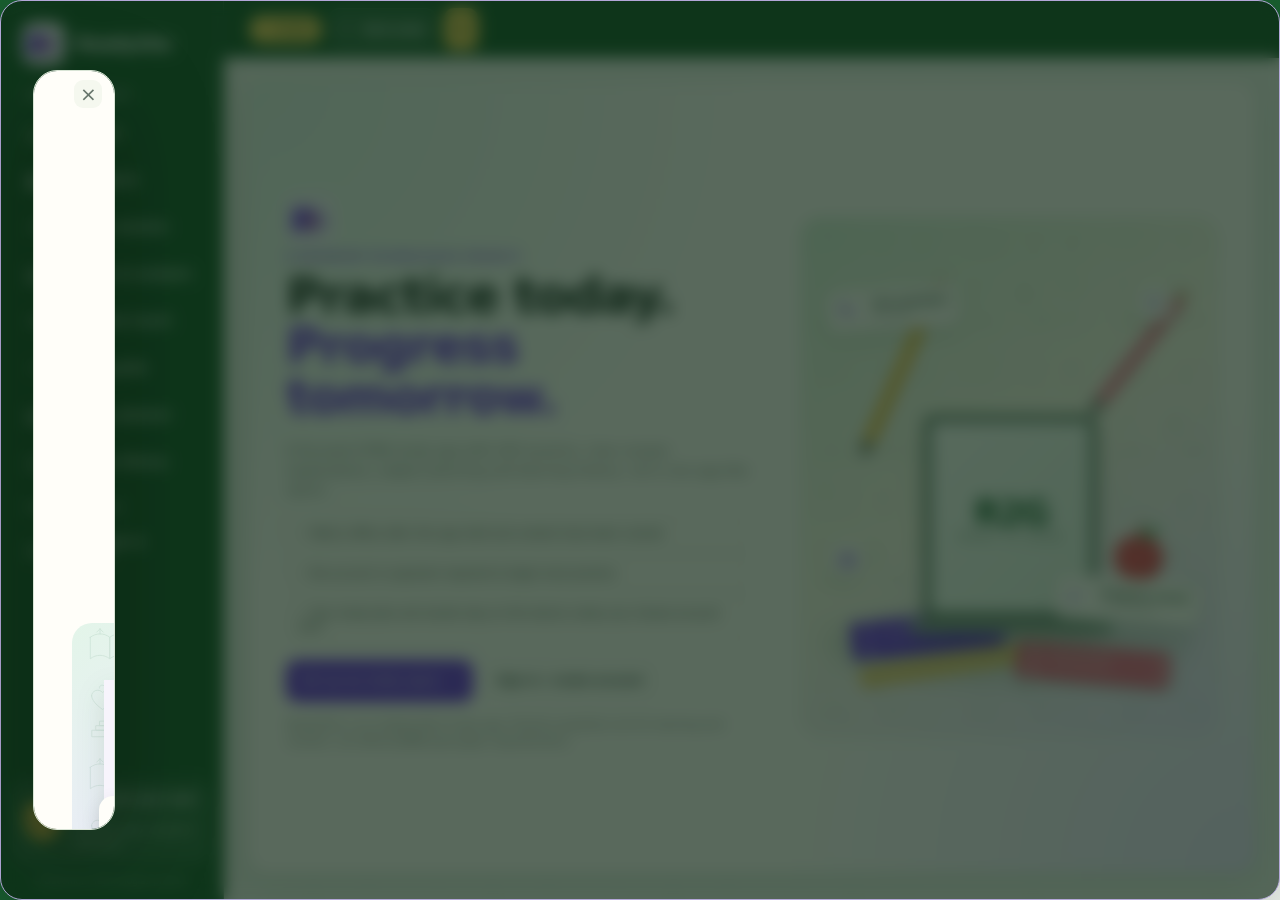
==== commit 536022ff: "Ready2Go Learning production app v1.0.1" ====
--- a/index.html
+++ b/index.html
@@ -16,7 +16,7 @@
 <body>
   <div class="app-shell">
     <aside class="sidebar" id="sidebar">
-      <a href="./" class="brand" aria-label="Ready2Go Learning home"><span class="brand-icon"><img src="./assets/r2g-app-icon.svg" alt=""/></span><span class="brand-wordmark"><strong>Ready2Go</strong><small>LEARNING</small></span></a>
+      <a href="./" class="brand" aria-label="Ready2Go Learning home"><span class="brand-icon"><img src="./assets/r2g-app-icon.svg" alt=""/></span><span class="brand-wordmark"><strong>Ready2Go</strong></span></a>
       <div class="sidebar-caption">LEARNING SPACE</div>
       <nav class="main-nav" aria-label="Main navigation">
         <button class="nav-item active" data-page="home"><span class="nav-glyph">⌂</span><span>Overview</span></button>
@@ -37,7 +37,7 @@
     </aside>
     <div id="sidebarScrim" class="sidebar-scrim" aria-hidden="true"></div>
     <main class="main-area">
-      <header class="topbar"><button class="mobile-menu" id="mobileMenu" aria-label="Open navigation" aria-expanded="false" aria-controls="sidebar">☰</button><a class="mobile-brand" href="#home" data-page="home" aria-label="Ready2Go Learning home"><img src="./assets/r2g-app-icon.svg" alt=""><strong>Ready2Go</strong></a><div class="breadcrumb">Learning space <span>/</span> <strong id="currentSection">Welcome</strong></div><div class="topbar-actions"><span class="connectivity-chip" id="connectivityChip"><i></i><span>Offline-ready</span></span><button class="install-top-button" type="button" data-action="install-app"><span aria-hidden="true">⇩</span><span>Install</span></button><button class="theme-toggle" id="themeToggle" type="button"><span aria-hidden="true">☾</span><span>Dark mode</span></button><button class="avatar-button" data-action="open-auth" aria-label="Open account">R</button></div></header>
+      <header class="topbar"><button class="mobile-menu" id="mobileMenu" aria-label="Open navigation" aria-expanded="false" aria-controls="sidebar">☰</button><a class="mobile-brand" href="#home" data-page="home" aria-label="Ready2Go Learning home"><img src="./assets/r2g-app-icon.svg" alt=""><strong>Ready2Go</strong></a><div class="breadcrumb"><strong id="currentSection">Ready2Go</strong></div><div class="topbar-actions"><button class="install-top-button" type="button" data-action="install-app"><span aria-hidden="true">⇩</span><span>Install</span></button><button class="theme-toggle" id="themeToggle" type="button"><span aria-hidden="true">☾</span><span>Dark mode</span></button><button class="avatar-button" data-action="open-auth" aria-label="Open account">R</button></div></header>
       <div class="view-container" id="view" aria-live="polite"><div class="loading-state">Preparing your learning space…</div></div>
       <footer class="app-footer"><span>© <span id="year"></span> Davonium Technologies</span><span><a href="./privacy.html">Privacy</a><a href="./terms.html">Terms</a><a href="./content-policy.html">Content policy</a></span></footer>
     </main>
--- a/styles.css
+++ b/styles.css
@@ -170,3 +170,69 @@
   .install-nudge-copy>p{font-size:12px}
   .install-nudge-copy .small-note{font-size:9px}
 }
+
+/* v1.0.1 usability pass: compact header, user-set timer, subject tabs and real SVG analytics. */
+.brand-wordmark small{display:none}
+.breadcrumb{display:none}
+.connectivity-chip{display:none!important}
+.duration-field{display:grid;gap:6px;padding:12px;border:1px solid var(--border);border-radius:12px;background:var(--surface-2);margin:10px 0 14px}
+.duration-field>label{font-size:12px;font-weight:800}
+.duration-control{display:flex;align-items:center;gap:10px;max-width:260px}
+.duration-control .field{width:110px;min-height:42px;font-size:16px;font-weight:800}
+.duration-control>span{font-size:12px;color:var(--muted)}
+.duration-field>small{font-size:10px;line-height:1.45}
+.cbt-subject-tabs{display:flex;align-items:center;gap:6px;overflow-x:auto;flex:0 0 auto;padding:2px 0 8px;scrollbar-width:thin}
+.cbt-subject-tab{display:flex;align-items:center;gap:8px;flex:0 0 auto;min-height:35px;padding:7px 12px;border:1px solid var(--border);border-radius:10px;background:var(--surface);color:var(--text);font-size:11px;font-weight:800;white-space:nowrap}
+.cbt-subject-tab small{display:grid;place-items:center;min-width:19px;height:19px;padding:0 4px;border-radius:6px;background:var(--surface-2);color:var(--muted);font-size:9px}
+.cbt-subject-tab.active{background:var(--primary-soft);border-color:var(--primary);color:var(--primary)}
+.cbt-subject-tab.active small{background:var(--primary);color:white}
+.result-analytics{width:min(900px,100%);margin:14px auto;padding:clamp(14px,2vw,24px);border:1px solid var(--border);border-radius:16px;background:var(--surface);box-shadow:var(--shadow)}
+.result-analytics h2,.trend-panel h2{margin:0;font-size:17px}
+.result-graph{width:100%;height:140px;margin-top:12px;padding:8px 0;color:var(--muted)}
+.result-graph svg{display:block;width:100%;height:100%;overflow:visible}
+.trend-panel{margin:14px 0}
+.trend-graph{height:180px}
+@media(max-width:820px){
+ .topbar{gap:7px;padding-inline:9px}
+ .brand-wordmark strong{font-size:15px}
+ .install-top-button{padding:7px 9px}
+ .theme-toggle{padding:7px 8px}
+ .cbt-subject-tab{min-height:32px;padding:6px 9px;font-size:10px}
+ .duration-field{padding:10px}
+}
+@media(max-width:560px){
+ .topbar{height:52px;min-height:52px;flex-basis:52px;padding-inline:7px;gap:6px}
+ .brand{padding:0;margin:0}
+ .brand-icon{width:30px;height:30px;border-radius:8px}
+ .brand-wordmark strong{font-size:13px}
+ .mobile-menu{width:30px;height:30px;padding:0}
+ .topbar-actions{margin-left:auto;gap:4px}
+ .install-top-button{font-size:9px;padding:7px}
+ .theme-toggle,.avatar-button{width:29px;height:29px;padding:0;display:grid;place-items:center}
+ .cbt-subject-tabs{gap:4px;padding:2px 0 6px}
+ .cbt-subject-tab{font-size:9px;gap:5px;padding:6px 7px}
+ .cbt-subject-tab small{min-width:16px;height:16px;font-size:8px}
+ .duration-control .field{width:96px}
+ .result-analytics{padding:11px;border-radius:12px}
+ .result-graph{height:110px}
+ .trend-graph{height:140px}
+}
+/* Subtle notebook/stationery line art repeats behind every learning section. */
+.view-container{background-image:linear-gradient(color-mix(in srgb,var(--bg) 91%,transparent),color-mix(in srgb,var(--bg) 91%,transparent)),url('./assets/study-pattern.svg');background-repeat:repeat;background-size:auto,180px 150px}
+@media(max-width:560px){
+ .view-container:has(.cbt-layout){padding:4px 5px calc(64px + env(safe-area-inset-bottom));}
+ .cbt-layout{grid-template-columns:minmax(0,1fr)!important;grid-template-rows:auto minmax(0,1fr);gap:5px;}
+ .question-map{grid-column:1!important;grid-row:1!important;max-height:82px;min-height:0;padding:5px 6px;}
+ .question-map .small-note,.question-map .map-legend,.question-map>.button{display:none!important;}
+ .map-heading{display:flex;align-items:center;justify-content:space-between;margin-bottom:3px;}
+ .question-map h3{font-size:9px;margin:0;}
+ .question-number-grid{display:grid;grid-template-columns:repeat(10,minmax(0,1fr));gap:3px;max-height:48px;overflow-y:auto;overflow-x:hidden;padding:2px 0;}
+ .number-button{min-width:0;min-height:20px;padding:1px;font-size:8px;border-radius:5px;}
+ .question-panel{grid-column:1!important;grid-row:2!important;padding:10px;min-height:0;}
+ .question-text{font-size:clamp(14px,3.8vw,17px);line-height:1.48;margin:9px 0 12px;}
+ .options-list{grid-template-columns:minmax(0,1fr);gap:6px;}
+ .answer-option{min-height:43px;padding:8px;}
+ .answer-option .option-text{font-size:12px;}
+ .question-nav{padding-top:8px;gap:6px;}
+ .question-nav .button{font-size:10px;min-height:36px;}
+}
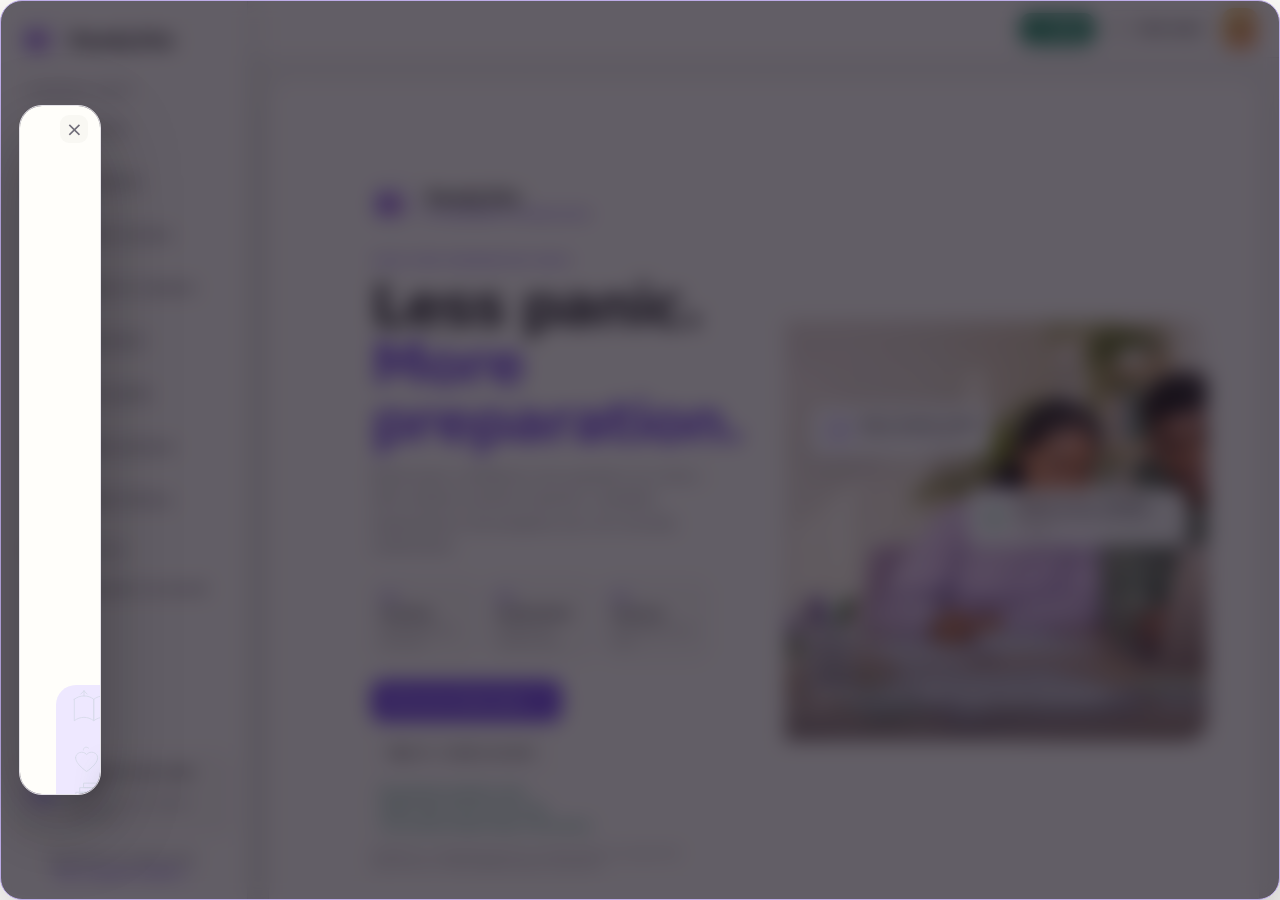
==== commit d78c3496: "Ready2Go Learning production app v1.1.0" ====
--- a/index.html
+++ b/index.html
@@ -3,14 +3,18 @@
 <head>
   <meta charset="utf-8">
   <meta name="viewport" content="width=device-width, initial-scale=1, viewport-fit=cover">
-  <meta name="theme-color" content="#176534">
+  <meta name="theme-color" content="#F7F5FB">
   <meta name="color-scheme" content="light dark">
-  <meta name="description" content="Ready2Go Learning is an installable, offline-first UTME study app with CBT practice, question review and progress tracking.">
+  <meta name="description" content="Ready2Go Learning by Davonium Technologies: focused UTME CBT practice, clear answer review and personal progress analytics.">
+  <meta name="application-name" content="Ready2Go Learning">
+  <meta name="referrer" content="strict-origin-when-cross-origin">
+  <link rel="canonical" href="https://ready2go.davoniumtech.com/">
   <title>Ready2Go Learning — Practice today, progress tomorrow</title>
   <link rel="icon" href="./assets/r2g-app-icon.svg" type="image/svg+xml">
   <link rel="apple-touch-icon" href="./assets/r2g-app-icon-192.png">
   <link rel="manifest" href="./manifest.webmanifest">
   <link rel="preload" href="./assets/study-pattern.svg" as="image" type="image/svg+xml">
+  <link rel="preload" href="./assets/study-buddies.webp" as="image" type="image/webp">
   <link rel="stylesheet" href="./styles.css">
 </head>
 <body>
@@ -23,7 +27,7 @@
         <button class="nav-item" data-page="subjects"><span class="nav-glyph">▦</span><span>My subjects</span></button>
         <button class="nav-item" data-page="practice-setup"><span class="nav-glyph">↗</span><span>Practice session</span></button>
         <button class="nav-item" data-page="progress"><span class="nav-glyph">▥</span><span>Progress &amp; analysis</span></button>
-        <button class="nav-item" data-page="study-coach"><span class="nav-glyph">✦</span><span>Ready2Go Coach</span></button>
+        <button class="nav-item" data-page="study-coach"><span class="nav-glyph">✦</span><span>Study Boost</span></button>
         <button class="nav-item" data-page="course-guide"><span class="nav-glyph">⌖</span><span>Course guide</span></button>
         <button class="nav-item" data-page="syllabus"><span class="nav-glyph">▤</span><span>Syllabus planner</span></button>
         <button class="nav-item" data-page="question-library"><span class="nav-glyph">◫</span><span>Question library</span></button>
@@ -33,7 +37,7 @@
         <button class="nav-item" data-page="profile"><span class="nav-glyph">◎</span><span>Study plan &amp; account</span></button>
       </nav>
       <div class="sidebar-bottom"><div class="support-mark">R2G</div><div><strong>Ready for your next step?</strong><span>Practice today, progress tomorrow.</span></div></div>
-      <div class="sidebar-credit">A Davonium Technologies product</div>
+      <a class="sidebar-credit company-credit" href="https://www.davoniumtech.com/" target="_blank" rel="noopener noreferrer"><span>DAVONIUM TECHNOLOGIES</span><strong>Visit company website ↗</strong></a>
     </aside>
     <div id="sidebarScrim" class="sidebar-scrim" aria-hidden="true"></div>
     <main class="main-area">
@@ -48,7 +52,16 @@
     <button data-page="subjects"><span>▦</span><small>Subjects</small></button>
     <button data-page="progress"><span>▥</span><small>Progress</small></button>
   </nav>
-  <div id="authModal" class="modal hidden" aria-hidden="true" role="dialog" aria-modal="true" aria-labelledby="authModeLabel"><div class="modal-backdrop" id="authBackdrop"></div><section class="modal-card"><button id="authClose" class="modal-close" type="button" aria-label="Close">×</button><div class="modal-brand"><img src="./assets/r2g-app-icon.svg" alt=""/><span>Ready2Go</span></div><p class="eyebrow">YOUR LEARNING ACCOUNT</p><h2 id="authModeLabel">Create your account</h2><p class="muted small">Your account personalises your learning space. Downloaded questions and recent practice remain available on this device.</p><button id="googleSignIn" class="button button-google button-wide" type="button"><svg aria-hidden="true" viewBox="0 0 48 48" width="19" height="19"><path fill="#EA4335" d="M24 9.5c3.54 0 6.71 1.22 9.21 3.6l6.85-6.85C35.9 2.38 30.47 0 24 0 14.62 0 6.51 5.38 2.56 13.22l7.98 6.19C12.43 13.72 17.74 9.5 24 9.5z"/><path fill="#4285F4" d="M46.98 24.55c0-1.57-.15-3.09-.38-4.55H24v9.02h12.94c-.58 2.96-2.26 5.48-4.76 7.18l7.73 6C44.42 37.98 46.98 31.89 46.98 24.55z"/><path fill="#FBBC05" d="M10.53 28.59A14.43 14.43 0 0 1 9.75 24c0-1.59.27-3.13.76-4.59l-7.98-6.19A23.9 23.9 0 0 0 0 24c0 3.87.93 7.52 2.56 10.78l7.97-6.19z"/><path fill="#34A853" d="M24 48c6.48 0 11.93-2.13 15.91-5.8l-7.73-6c-2.14 1.44-4.89 2.3-8.18 2.3-6.26 0-11.57-4.22-13.47-9.91l-7.98 6.19C6.51 42.62 14.62 48 24 48z"/></svg><span>Continue with Google</span></button><div id="googleAuthDivider" class="auth-divider"><span>or use email</span></div><form id="authForm"><input type="hidden" id="authMode" value="signup"><div id="authNameField"><label for="authName">Your name</label><input id="authName" name="name" class="field" autocomplete="name" placeholder="Enter your name" required maxlength="80"></div><label for="authEmail">Email address</label><input id="authEmail" name="email" class="field" autocomplete="email" type="email" placeholder="you@example.com" required><label for="authPassword">Password</label><input id="authPassword" name="password" class="field" autocomplete="current-password" type="password" minlength="6" placeholder="At least 6 characters" required><p id="authMessage" class="form-message" role="status"></p><button id="authSubmit" class="button button-primary button-wide" type="submit">Create account</button><div class="auth-links"><button id="resetPassword" class="text-button" type="button">Forgot password?</button><button id="authSwitch" class="text-button" type="button">Already have an account? Sign in</button></div></form><p class="legal-note">By creating an account, you agree to the <a href="./terms.html">Terms</a> and acknowledge the <a href="./privacy.html">Privacy Notice</a>. </p></section></div>
+  <div id="authModal" class="modal hidden auth-modal-pro" aria-hidden="true" role="dialog" aria-modal="true" aria-labelledby="authModeLabel">
+    <div class="modal-backdrop" id="authBackdrop"></div>
+    <section class="modal-card auth-layout">
+      <aside class="auth-visual"><img src="./assets/study-buddies.webp" alt="Students studying together"/><div class="auth-visual-shade"></div><a class="auth-brand-lockup" href="./" aria-label="Ready2Go home"><img src="./assets/r2g-app-icon.svg" alt=""/><span><strong>Ready2Go</strong><small>LEARN WITH PURPOSE</small></span></a><div class="auth-photo-copy"><span class="auth-kicker">YOUR NEXT CHAPTER STARTS HERE</span><h2>Make effort<br/>a daily habit.</h2><p>Practice with purpose. Find your gaps. Come back stronger.</p><div class="auth-trust-pills"><span>✓ Local practice</span><span>✓ Clear corrections</span><span>✓ Light &amp; dark mode</span></div></div><a class="auth-company-link" href="https://www.davoniumtech.com/" target="_blank" rel="noopener noreferrer">A Davonium Technologies product ↗</a></aside>
+      <div class="auth-form-panel"><button id="authClose" class="modal-close auth-close-pro" type="button" aria-label="Close account dialog">×</button><div class="auth-form-inner"><div class="modal-brand auth-mobile-brand"><img src="./assets/r2g-app-icon.svg" alt=""/><span>Ready2Go</span></div><p class="eyebrow">YOUR LEARNING ACCOUNT</p><h2 id="authModeLabel">Create your account</h2><p class="muted auth-description">Save your study plan and connect your progress across sessions. You can still begin local practice without signing in.</p>
+        <button id="googleSignIn" class="button button-google button-wide" type="button"><svg aria-hidden="true" viewBox="0 0 48 48" width="19" height="19"><path fill="#EA4335" d="M24 9.5c3.54 0 6.71 1.22 9.21 3.6l6.85-6.85C35.9 2.38 30.47 0 24 0 14.62 0 6.51 5.38 2.56 13.22l7.98 6.19C12.43 13.72 17.74 9.5 24 9.5z"/><path fill="#4285F4" d="M46.98 24.55c0-1.57-.15-3.09-.38-4.55H24v9.02h12.94c-.58 2.96-2.26 5.48-4.76 7.18l7.73 6C44.42 37.98 46.98 31.89 46.98 24.55z"/><path fill="#FBBC05" d="M10.53 28.59A14.43 14.43 0 0 1 9.75 24c0-1.59.27-3.13.76-4.59l-7.98-6.19A23.9 23.9 0 0 0 0 24c0 3.87.93 7.52 2.56 10.78l7.97-6.19z"/><path fill="#34A853" d="M24 48c6.48 0 11.93-2.13 15.91-5.8l-7.73-6c-2.14 1.44-4.89 2.3-8.18 2.3-6.26 0-11.57-4.22-13.47-9.91l-7.98 6.19C6.51 42.62 14.62 48 24 48z"/></svg><span>Continue with Google</span></button>
+        <div id="googleAuthDivider" class="auth-divider"><span>or continue with email</span></div>
+        <form id="authForm"><input type="hidden" id="authMode" value="signup"><div id="authNameField"><label for="authName">Your name</label><input id="authName" name="name" class="field" autocomplete="name" placeholder="What should we call you?" required maxlength="80"></div><label for="authEmail">Email address</label><input id="authEmail" name="email" class="field" autocomplete="email" type="email" placeholder="you@example.com" required><label for="authPassword">Password</label><input id="authPassword" name="password" class="field" autocomplete="current-password" type="password" minlength="6" placeholder="At least 6 characters" required><p id="authMessage" class="form-message" role="status" aria-live="polite"></p><button id="authSubmit" class="button button-primary button-wide auth-submit" type="submit">Create account</button><div class="auth-links"><button id="resetPassword" class="text-button" type="button">Forgot password?</button><button id="authSwitch" class="text-button" type="button">Already have an account? Sign in</button></div></form><p class="legal-note">By creating an account, you agree to the <a href="./terms.html">Terms</a> and acknowledge the <a href="./privacy.html">Privacy Notice</a>.</p><p class="auth-offline-note"><span>⌁</span> Your downloaded practice content stays available on this device after the app has cached it.</p></div></div>
+    </section>
+  </div>
   <script>document.getElementById('year').textContent=new Date().getFullYear();</script>
   <script type="module" src="./js/app.js"></script>
 </body>
--- a/styles.css
+++ b/styles.css
@@ -171,7 +171,7 @@
   .install-nudge-copy .small-note{font-size:9px}
 }
 
-/* v1.0.1 usability pass: compact header, user-set timer, subject tabs and real SVG analytics. */
+/* v1.1.0 production-candidate redesign: compact header, user-set timer, subject tabs and real SVG analytics. */
 .brand-wordmark small{display:none}
 .breadcrumb{display:none}
 .connectivity-chip{display:none!important}
@@ -236,3 +236,588 @@
  .question-nav{padding-top:8px;gap:6px;}
  .question-nav .button{font-size:10px;min-height:36px;}
 }
+
+/* ========================================================================
+   Ready2Go 1.1.0 — app-workspace redesign
+   Light = warm paper + forest/magenta accents. Dark = charcoal/plum, not navy.
+   ======================================================================== */
+:root {
+  --bg:#f5f5f0; --surface:#fffefa; --surface-2:#f9f8f3; --sidebar:#fffefa;
+  --text:#201f25; --muted:#706d79; --border:#e4e2e8; --primary:#7042e8;
+  --primary-strong:#5929ce; --primary-soft:#eee8ff; --success:#14835d;
+  --success-soft:#e4f5eb; --coral:#e65b76; --coral-soft:#ffedf0;
+  --warning:#b76a16; --shadow:0 12px 34px rgba(28,20,43,.055);
+  --chart-line:#7650ed; --chart-grid:#d9d5e1; --radius:18px;
+}
+:root[data-theme="dark"] {
+  --bg:#18151d; --surface:#211d27; --surface-2:#29242f; --sidebar:#211d27;
+  --text:#f8f5fc; --muted:#b4adbf; --border:#393340; --primary:#b69aff;
+  --primary-strong:#d0bdff; --primary-soft:#332744; --success:#65d8a7;
+  --success-soft:#20382f; --coral:#ff8fa2; --coral-soft:#422832;
+  --warning:#f2bb78; --shadow:0 14px 34px rgba(0,0,0,.24);
+  --chart-line:#b59aff; --chart-grid:#48414f;
+}
+html,body{width:100%;height:100%;min-height:0;overflow:hidden}
+body{background:var(--bg);font-size:14px;overscroll-behavior:none}
+button,input,select,textarea{font:inherit}
+button:focus-visible,a:focus-visible,input:focus-visible,select:focus-visible,textarea:focus-visible{outline:3px solid color-mix(in srgb,var(--primary) 72%,transparent);outline-offset:2px}
+.app-shell{height:100dvh;min-height:0;overflow:hidden;grid-template-columns:248px minmax(0,1fr);background:var(--bg)}
+.sidebar{position:relative;top:auto;height:100dvh;min-height:0;overflow-y:auto;overflow-x:hidden;padding:20px 14px 12px;background:var(--sidebar);border-right:1px solid var(--border);color:var(--text);scrollbar-width:thin}
+.brand{margin:0 0 27px;padding:0 7px;color:var(--text);gap:10px}
+.brand-icon{width:39px;height:39px;background:var(--surface);border:1px solid var(--border);border-radius:12px}
+.brand-wordmark strong{font-size:19px;letter-spacing:-.6px;color:var(--text)}
+.sidebar-caption{padding:0 11px;color:var(--muted);font-size:9px;letter-spacing:1.6px;margin:0 0 9px}
+.lower-caption{margin-top:22px}
+.nav-item{width:100%;display:flex;align-items:center;gap:12px;min-height:42px;padding:9px 11px;border:1px solid transparent;border-radius:12px;background:transparent;color:var(--muted);font-size:12px;text-align:left;margin:2px 0}
+.nav-item:hover{background:var(--surface-2);color:var(--text)}
+.nav-item.active{background:var(--primary-soft);border-color:color-mix(in srgb,var(--primary) 20%,var(--border));color:var(--primary);font-weight:800}
+.nav-glyph{display:grid;place-items:center;width:24px;height:24px;font-size:17px;flex-shrink:0}
+.sidebar-bottom{margin-top:auto;background:var(--surface-2);border:1px solid var(--border);border-radius:15px;color:var(--text);padding:11px 10px;display:flex;align-items:center;gap:9px}
+.sidebar-bottom span{color:var(--muted)}
+.support-mark{display:grid;place-items:center;width:36px;height:36px;border-radius:11px;background:var(--primary-soft);color:var(--primary);font-weight:900}
+.sidebar-credit.company-credit{display:flex;flex-direction:column;gap:4px;margin-top:10px;text-decoration:none;color:var(--muted);font-size:8px;letter-spacing:.6px;padding:9px 7px}
+.company-credit span{font-size:8px;font-weight:900;letter-spacing:1.25px}
+.company-credit strong{color:var(--primary);font-size:10px;letter-spacing:0}
+.main-area{height:100dvh;min-width:0;min-height:0;overflow:hidden;background:var(--bg)}
+.topbar{height:58px;min-height:58px;flex:0 0 58px;gap:12px;background:var(--surface);color:var(--text);border-bottom:1px solid var(--border);box-shadow:none;padding:0 22px}
+.breadcrumb,.breadcrumb strong{color:var(--muted)}
+.mobile-menu{width:35px;height:35px;display:none;align-items:center;justify-content:center;color:var(--text);background:var(--surface-2);border:1px solid var(--border);border-radius:11px}
+.topbar-actions{display:flex;align-items:center;gap:8px;margin-left:auto}
+.theme-toggle{min-height:35px;padding:8px 12px;border-radius:11px;background:var(--surface-2);border:1px solid var(--border);color:var(--text);font-size:10px;font-weight:800}
+.theme-toggle:hover,.avatar-button:hover{border-color:var(--primary)}
+.avatar-button{display:grid;place-items:center;width:36px;height:36px;border:0;border-radius:12px;background:linear-gradient(145deg,#f2ce62,#f59c6c);color:#4c2c15;font-weight:900;font-size:14px}
+.install-top-button{border:0;border-radius:11px;background:#1f8a61;color:#fff;padding:10px 13px;font-size:10px;font-weight:900;box-shadow:0 6px 14px rgba(31,138,97,.16)}
+.install-top-button:hover{background:#166f4d}
+.view-container{flex:1;min-width:0;min-height:0;overflow:auto;padding:15px 17px 15px;background-color:var(--bg);background-image:linear-gradient(color-mix(in srgb,var(--bg) 96%,transparent),color-mix(in srgb,var(--bg) 96%,transparent)),url('./assets/study-pattern.svg');background-repeat:repeat;background-size:auto,235px 190px;scrollbar-width:thin;scrollbar-color:color-mix(in srgb,var(--primary) 45%,var(--border)) transparent}
+:root[data-theme="dark"] .view-container{background-image:linear-gradient(rgba(24,21,29,.955),rgba(24,21,29,.955)),url('./assets/study-pattern.svg')}
+.view-container:has(.pro-dashboard){overflow:hidden;padding:13px 16px 13px}
+.app-footer{display:none!important}
+.bottom-nav{display:none}
+/* Dashboard structure */
+.pro-dashboard{height:100%;min-height:0;display:grid;grid-template-rows:auto auto minmax(0,1fr);gap:10px;overflow:hidden}
+.pro-dashboard-head{display:flex;align-items:center;justify-content:space-between;gap:18px;min-width:0;min-height:63px;padding:0 2px}
+.pro-dashboard-head h1{font-size:clamp(22px,1.85vw,29px);font-weight:850;line-height:1.12;letter-spacing:-1px;margin:0 0 6px}
+.pro-dashboard-head p:not(.eyebrow){font-size:11px;color:var(--muted);line-height:1.4;margin:0}
+.pro-dashboard-head .eyebrow{font-size:9px;margin-bottom:7px}
+.pro-head-actions{display:flex;align-items:center;gap:9px;flex-shrink:0}
+.system-state{display:inline-flex;align-items:center;gap:7px;min-height:31px;padding:7px 10px;border-radius:99px;border:1px solid var(--border);background:var(--surface);color:var(--muted);font-size:9px;font-weight:800;white-space:nowrap}
+.system-state i{width:7px;height:7px;border-radius:50%;background:#20a66b;box-shadow:0 0 0 3px rgba(32,166,107,.12)}
+.system-state.state-offline i{background:#e3a832;box-shadow:0 0 0 3px rgba(227,168,50,.13)}
+.pro-start-button{display:flex;align-items:center;gap:8px;min-height:38px;padding:9px 13px;border-radius:11px;font-size:10px;box-shadow:0 8px 20px color-mix(in srgb,var(--primary) 16%,transparent)}
+.pro-start-button b{font-size:14px;margin-left:3px}
+.pro-metrics{grid-template-columns:repeat(4,minmax(0,1fr));gap:9px;min-height:62px}
+.pro-metric{position:relative;min-width:0;min-height:59px;padding:9px 11px;border-radius:14px;background:var(--surface);border-color:var(--border);box-shadow:none;gap:9px}
+.pro-metric .dash-metric-icon{width:32px;height:32px;border-radius:11px;font-size:15px}
+.pro-metric strong{font-size:19px;font-weight:850;letter-spacing:-.5px}
+.pro-metric small{font-size:9px;margin-top:3px;white-space:nowrap}
+.metric-side-note{margin-left:auto;align-self:flex-start;padding:4px 6px;border-radius:7px;background:var(--surface-2);color:var(--muted);font-size:7px;font-weight:800;white-space:nowrap}
+.mini-edit,.square-link{display:grid;place-items:center;width:27px;height:27px;border-radius:9px;border:1px solid var(--border);background:var(--surface-2);color:var(--primary);font-weight:900}
+.mini-edit{margin-left:auto;align-self:flex-start}
+.pro-dashboard-grid{display:grid;grid-template-columns:minmax(320px,1.16fr) minmax(285px,.93fr) minmax(235px,.73fr);gap:10px;min-width:0;min-height:0;overflow:hidden;align-items:stretch}
+.pro-panel{min-width:0;min-height:0;overflow:hidden;border:1px solid var(--border);border-radius:16px;background:color-mix(in srgb,var(--surface) 97%,transparent);box-shadow:var(--shadow);padding:12px}
+.pro-panel-heading{display:flex;justify-content:space-between;align-items:center;gap:8px;min-height:34px;margin-bottom:7px}
+.pro-panel-heading .eyebrow{font-size:8px;margin-bottom:4px;letter-spacing:1.3px}
+.pro-panel-heading h2{font-size:14px;line-height:1.2;letter-spacing:-.3px}
+.panel-status{flex-shrink:0;border-radius:99px;background:var(--success-soft);color:var(--success);padding:5px 7px;font-size:7px;font-weight:900;letter-spacing:.7px;white-space:nowrap}
+/* Distinct, accessible hexagon launcher */
+.hex-launcher{display:grid;grid-template-columns:repeat(3,minmax(0,1fr));grid-template-rows:repeat(3,minmax(66px,1fr));gap:4px 2px;justify-items:center;align-items:center;min-height:225px;max-height:258px;padding:1px 4px 4px}
+.hex-action{position:relative;display:flex;flex-direction:column;align-items:center;justify-content:center;gap:3px;width:100%;height:100%;min-width:0;min-height:64px;padding:8px 7px;border:0;color:#fff;text-align:center;clip-path:polygon(25% 3%,75% 3%,99% 50%,75% 97%,25% 97%,1% 50%);background:var(--hex-fill);filter:drop-shadow(0 5px 6px color-mix(in srgb,var(--hex-fill) 18%,transparent));transition:transform .15s,filter .15s}
+.hex-action::before{content:"";position:absolute;inset:3px;background:linear-gradient(135deg,rgba(255,255,255,.2),transparent 55%);clip-path:polygon(25% 3%,75% 3%,99% 50%,75% 97%,25% 97%,1% 50%);pointer-events:none}
+.hex-action:hover{transform:translateY(-2px) scale(1.025);filter:drop-shadow(0 9px 10px color-mix(in srgb,var(--hex-fill) 30%,transparent));z-index:3}
+.hex-icon{display:grid;place-items:center;width:28px;height:26px;font-size:22px;line-height:1;font-weight:900;position:relative}
+.hex-action strong{position:relative;font-size:9px;line-height:1.15;font-weight:900;max-width:95%;text-wrap:balance}
+.hex-action small{position:relative;font-size:7px;line-height:1.2;opacity:.86;max-width:94%;text-wrap:balance}
+.hex-green{--hex-fill:linear-gradient(145deg,#18b37d,#087b68)}
+.hex-violet{--hex-fill:linear-gradient(145deg,#a36aff,#6335d7)}
+.hex-coral{--hex-fill:linear-gradient(145deg,#ff7f7d,#d94d73)}
+.hex-sky{--hex-fill:linear-gradient(145deg,#23b8d1,#2377a8)}
+.hex-main{--hex-fill:linear-gradient(145deg,#8555f5,#4d21ca);width:110%;height:110%;z-index:2;box-shadow:0 12px 26px rgba(92,46,203,.2)}
+.hex-main .hex-icon{font-size:27px;width:34px;height:29px}
+.hex-main strong{font-size:10px}
+.hex-main small{font-size:8px}
+.hex-gold{--hex-fill:linear-gradient(145deg,#efba42,#cc7b18)}
+.hex-plum{--hex-fill:linear-gradient(145deg,#6d5b7b,#423448)}
+.hex-course{grid-column:1;grid-row:1}
+.hex-boost{grid-column:2;grid-row:1}
+.hex-progress{grid-column:3;grid-row:1}
+.hex-subjects{grid-column:1;grid-row:2}
+.hex-practice{grid-column:2;grid-row:2}
+.hex-library{grid-column:3;grid-row:2}
+.hex-syllabus{grid-column:2;grid-row:3}
+.subject-heading-inline{margin-top:7px;margin-bottom:7px;min-height:28px}
+.subject-heading-inline h2{font-size:12px}
+.subject-heading-inline .text-button{font-size:8px;white-space:nowrap}
+.quick-subject-grid{display:grid;grid-template-columns:repeat(4,minmax(0,1fr));gap:5px}
+.subject-quick-card{display:flex;align-items:center;gap:6px;min-width:0;min-height:47px;padding:6px;border:1px solid var(--border);border-radius:10px;background:var(--surface-2);color:var(--text);text-align:left;transition:border-color .14s,transform .14s}
+.subject-quick-card:hover{border-color:var(--primary);transform:translateY(-1px)}
+.subject-quick-icon{display:grid;place-items:center;flex:0 0 26px;width:26px;height:26px;border-radius:8px;background:var(--primary-soft);color:var(--primary);font-size:12px;font-weight:900}
+.subject-accent-1 .subject-quick-icon{background:var(--success-soft);color:var(--success)}
+.subject-accent-2 .subject-quick-icon{background:var(--coral-soft);color:var(--coral)}
+.subject-accent-3 .subject-quick-icon{background:#fff0d3;color:#ae7414}
+.subject-quick-copy{flex:1;min-width:0}
+.subject-quick-copy strong,.subject-quick-copy small{display:block;overflow:hidden;text-overflow:ellipsis;white-space:nowrap}
+.subject-quick-copy strong{font-size:8px;line-height:1.25}
+.subject-quick-copy small{font-size:7px;color:var(--muted);margin-top:3px}
+.subject-quick-arrow{color:var(--primary);font-size:11px}
+/* Charts use grid, area, axis labels, points and a circular gauge. */
+.pro-performance-panel{display:flex;flex-direction:column}
+.accuracy-overview{display:flex;align-items:center;gap:12px;padding:9px 0 10px;border-bottom:1px solid var(--border)}
+.accuracy-donut{width:84px;flex:0 0 84px;height:84px}
+.accuracy-donut svg{display:block;width:100%;height:100%;overflow:visible}
+.accuracy-copy{min-width:0;display:flex;flex-direction:column;gap:5px}
+.accuracy-label{font-size:7px;color:var(--muted);font-weight:900;letter-spacing:1px}
+.accuracy-copy strong{font-size:13px;line-height:1.2}
+.accuracy-copy p{margin:0;font-size:9px;line-height:1.4;color:var(--muted)}
+.chart-heading{display:flex;justify-content:space-between;align-items:center;gap:10px;margin-top:10px}
+.chart-heading strong,.chart-heading small{display:block}
+.chart-heading strong{font-size:10px}
+.chart-heading small{font-size:8px;color:var(--muted);margin-top:3px}
+.chart-key{display:flex;align-items:center;gap:5px;font-size:8px;color:var(--muted)}
+.chart-key i{width:7px;height:7px;border-radius:50%;background:var(--chart-line)}
+.dashboard-chart{height:clamp(112px,15vh,155px);width:100%;min-height:90px;margin:2px 0 0}
+.dashboard-chart svg{display:block;width:100%;height:100%;overflow:visible}
+.chart-footnote{display:flex;align-items:center;justify-content:space-between;gap:6px;margin-top:1px;padding-top:7px;border-top:1px solid var(--border)}
+.chart-footnote>span{font-size:8px;line-height:1.3;color:var(--success);font-weight:800}
+.chart-footnote .text-button{font-size:8px;white-space:nowrap}
+.performance-facts{display:grid;grid-template-columns:repeat(3,minmax(0,1fr));gap:5px;margin-top:auto;padding-top:8px}
+.performance-facts>div{display:grid;grid-template-columns:16px 1fr;align-items:center;gap:2px 4px;padding:7px 5px;border-radius:9px;background:var(--surface-2)}
+.performance-facts>div>span{grid-row:span 2;color:var(--primary);font-size:13px}
+.performance-facts strong{font-size:13px;line-height:1}
+.performance-facts small{font-size:7px;color:var(--muted);white-space:nowrap}
+/* Photo card and recent-session rail */
+.pro-dashboard-rail{display:flex;flex-direction:column;gap:8px;min-height:0;min-width:0}
+.student-photo-card{position:relative;isolation:isolate;min-height:190px;flex:1;overflow:hidden;border-radius:15px;background:#302939;color:#fff;box-shadow:var(--shadow)}
+.student-photo-card>img{position:absolute;inset:0;z-index:-2;width:100%;height:100%;object-fit:cover;object-position:63% center}
+.photo-shade{position:absolute;inset:0;z-index:-1;background:linear-gradient(180deg,rgba(22,16,30,.05) 0%,rgba(24,17,34,.23) 36%,rgba(20,14,30,.9) 100%)}
+.photo-card-content{position:absolute;left:12px;right:12px;bottom:12px}
+.photo-label{display:inline-block;padding:5px 7px;border-radius:7px;background:rgba(255,255,255,.16);backdrop-filter:blur(12px);font-size:7px;font-weight:900;letter-spacing:1.2px}
+.photo-card-content h2{font-size:clamp(16px,1.4vw,21px);letter-spacing:-.5px;line-height:1.13;margin:8px 0 5px;text-wrap:balance}
+.photo-card-content p{font-size:9px;line-height:1.35;color:rgba(255,255,255,.83);margin:0 0 9px}
+.photo-card-content .button{min-height:31px;padding:8px 10px;font-size:9px;border:0;background:#fff;color:#4222a0}
+.photo-sticker{position:absolute;top:10px;right:10px;padding:6px 8px;border-radius:10px;background:rgba(255,255,255,.88);color:#5733c6;font-size:9px;font-weight:950;transform:rotate(5deg)}
+.recent-session-panel{border:1px solid var(--border);border-radius:15px;background:var(--surface);padding:11px;box-shadow:var(--shadow)}
+.recent-session-panel .pro-panel-heading{margin-bottom:7px}
+.recent-session-panel .pro-panel-heading h2{font-size:11px}
+.last-session-result{display:flex;align-items:center;gap:7px;min-width:0;padding:7px 0 9px}
+.last-session-icon{display:grid;place-items:center;flex:0 0 29px;width:29px;height:29px;border-radius:9px;background:var(--success-soft);color:var(--success);font-weight:900}
+.last-session-result>div{flex:1;min-width:0}
+.last-session-result strong,.last-session-result small{display:block}
+.last-session-result strong{font-size:9px;overflow:hidden;text-overflow:ellipsis;white-space:nowrap}
+.last-session-result small{font-size:7px;color:var(--muted);margin-top:4px}
+.last-session-result>b{font-size:12px;text-align:right;white-space:nowrap}
+.last-session-result>b small{color:var(--success);font-size:8px}
+.recent-session-panel .button{min-height:32px;padding:8px 10px;font-size:9px}
+.first-session-prompt{text-align:center;padding:7px 3px 0}
+.first-session-prompt>span{display:grid;place-items:center;margin:0 auto 5px;width:28px;height:28px;border-radius:9px;background:var(--primary-soft);color:var(--primary);font-size:16px}
+.first-session-prompt>strong{display:block;font-size:10px}
+.first-session-prompt p{font-size:8px;line-height:1.4;color:var(--muted);margin:4px 0 9px}
+.data-status-note{display:flex;align-items:flex-start;gap:6px;margin:0;padding:7px 8px;border:1px solid var(--border);border-radius:10px;background:var(--surface);color:var(--muted);font-size:7px;line-height:1.4}
+.data-status-note>span:first-child{color:var(--warning);font-size:10px}
+.powered-by-link{display:flex;align-items:center;gap:8px;color:var(--muted);padding:2px 1px;text-decoration:none;margin-top:auto}
+.powered-by-link:hover{text-decoration:none;color:var(--primary)}
+.powered-mark{display:grid;place-items:center;width:29px;height:29px;border:1px solid var(--border);border-radius:10px;background:var(--surface);color:var(--primary);font-weight:950}
+.powered-by-link strong,.powered-by-link small{display:block}
+.powered-by-link strong{font-size:8px;color:var(--text)}
+.powered-by-link small{font-size:7px;color:var(--muted);margin-top:3px}
+/* First-run introduction */
+.view-container:has(.pro-welcome){overflow:auto;padding:20px}
+.pro-welcome{min-height:100%;display:grid;grid-template-columns:minmax(0,1.02fr) minmax(360px,.98fr);gap:24px;overflow:hidden;border:1px solid var(--border);border-radius:23px;background:var(--surface);box-shadow:var(--shadow)}
+.pro-welcome-copy{align-self:center;padding:clamp(22px,4vw,55px);min-width:0}
+.welcome-company{display:inline-flex;align-items:center;gap:10px;margin-bottom:30px;color:var(--text);text-decoration:none}
+.welcome-company .brand-icon{width:45px;height:45px}
+.welcome-company strong,.welcome-company small{display:block}
+.welcome-company strong{font-size:17px;letter-spacing:-.4px}
+.welcome-company small{font-size:8px;color:var(--primary);font-weight:900;letter-spacing:1.25px;margin-top:3px}
+.pro-welcome-copy .eyebrow{font-size:9px;margin-bottom:12px}
+.pro-welcome-copy h1{font-size:clamp(34px,4.4vw,58px);letter-spacing:-2.1px;line-height:1.03;margin:0 0 13px}
+.pro-welcome-copy h1 em{font-style:normal;color:var(--primary)}
+.pro-welcome-copy .lead{font-size:14px;line-height:1.65;color:var(--muted);max-width:510px;margin:0}
+.welcome-highlight-grid{display:grid;grid-template-columns:repeat(3,minmax(0,1fr));gap:8px;margin:22px 0 20px}
+.welcome-highlight-grid>span{display:flex;flex-direction:column;gap:4px;min-width:0;padding:11px 10px;border:1px solid var(--border);border-radius:13px;background:var(--surface-2)}
+.welcome-highlight-grid b{font-size:10px;color:var(--primary);letter-spacing:1px}
+.welcome-highlight-grid strong{font-size:11px}
+.welcome-highlight-grid small{font-size:9px;line-height:1.35;color:var(--muted)}
+.pro-welcome-copy .welcome-cta-row{display:flex;gap:9px;flex-wrap:wrap;margin:0 0 14px}
+.pro-welcome-copy .welcome-cta-row .button{font-size:11px;min-height:42px;padding:11px 15px}
+.welcome-trust-row{display:flex;flex-wrap:wrap;gap:7px 12px;color:var(--success);font-size:9px;font-weight:750}
+.welcome-disclaimer{margin-top:17px;font-size:8px;line-height:1.5}
+.pro-welcome-visual{position:relative;isolation:isolate;min-height:420px;overflow:hidden;background:#ece6f5;border-radius:0 22px 22px 0}
+.pro-welcome-visual>img{position:absolute;inset:0;z-index:-2;width:100%;height:100%;object-fit:cover;object-position:57% center}
+.welcome-photo-wash{position:absolute;inset:0;z-index:-1;background:linear-gradient(135deg,rgba(87,52,180,.06),transparent 42%),linear-gradient(0deg,rgba(32,24,45,.55),transparent 38%)}
+.welcome-floating-card{position:absolute;display:flex;align-items:center;gap:8px;padding:10px 12px;border:1px solid rgba(255,255,255,.55);border-radius:13px;background:rgba(255,255,255,.9);color:#25202c;box-shadow:0 10px 30px rgba(29,19,46,.13);backdrop-filter:blur(14px)}
+.welcome-floating-card strong,.welcome-floating-card small{display:block}
+.welcome-floating-card strong{font-size:10px}
+.welcome-floating-card small{font-size:8px;line-height:1.35;color:#716979;margin-top:3px}
+.floating-progress{top:20%;left:6%}
+.floating-offline{top:40%;right:5%;max-width:220px}
+.float-symbol,.offline-check{display:grid;place-items:center;width:30px;height:30px;border-radius:10px;background:#eee7ff;color:#6e45e0;font-weight:950;font-size:16px}
+.offline-check{background:#e4f5eb;color:#178459}
+.welcome-orbit{position:absolute;border:1px solid rgba(255,255,255,.52);border-radius:50%;pointer-events:none}
+.orbit-a{width:210px;height:210px;right:-50px;top:10%}
+.orbit-b{width:115px;height:115px;right:-3px;top:24%}
+.welcome-quote{position:absolute;left:22px;bottom:22px;color:#fff;text-shadow:0 2px 14px rgba(0,0,0,.15)}
+.welcome-quote span,.welcome-quote small{display:block}
+.welcome-quote span{font-size:15px;font-weight:800;letter-spacing:-.3px}
+.welcome-quote small{margin-top:6px;font-size:8px;letter-spacing:1.6px;font-weight:900;opacity:.82}
+/* Authentication is a deliberate full-screen experience, not a tiny floating form. */
+.auth-modal-pro{position:fixed;inset:0;z-index:160;display:grid;place-items:center;padding:22px;overflow:auto}
+.auth-modal-pro.hidden{display:none!important}
+.auth-modal-pro .modal-backdrop{position:fixed;inset:0;background:rgba(19,15,25,.68);backdrop-filter:blur(8px)}
+.auth-layout{position:relative;z-index:1;display:grid;grid-template-columns:minmax(0,.92fr) minmax(390px,1fr);width:min(1000px,calc(100vw - 44px));max-width:1000px;max-height:min(720px,calc(100dvh - 44px));min-height:min(580px,calc(100dvh - 44px));padding:0;overflow:hidden;border:1px solid color-mix(in srgb,var(--border) 70%,transparent);border-radius:24px;background:var(--surface);box-shadow:0 28px 100px rgba(0,0,0,.3)}
+.auth-visual{position:relative;isolation:isolate;overflow:hidden;background:#342841;color:#fff}
+.auth-visual>img{position:absolute;inset:0;z-index:-2;width:100%;height:100%;object-fit:cover;object-position:59% center}
+.auth-visual-shade{position:absolute;inset:0;z-index:-1;background:linear-gradient(180deg,rgba(22,16,30,.2),rgba(27,18,38,.18) 38%,rgba(23,15,33,.87) 100%),linear-gradient(90deg,rgba(53,32,89,.1),transparent)}
+.auth-brand-lockup{position:absolute;top:24px;left:25px;display:flex;align-items:center;gap:9px;color:#fff;text-decoration:none}
+.auth-brand-lockup img{width:42px;height:42px;object-fit:contain;background:rgba(255,255,255,.9);border-radius:12px;padding:5px}
+.auth-brand-lockup strong,.auth-brand-lockup small{display:block}
+.auth-brand-lockup strong{font-size:17px;letter-spacing:-.5px}
+.auth-brand-lockup small{font-size:7px;letter-spacing:1.5px;font-weight:900;margin-top:3px;opacity:.85}
+.auth-photo-copy{position:absolute;left:27px;right:26px;bottom:43px}
+.auth-kicker{font-size:8px;font-weight:900;letter-spacing:1.6px;color:#d9c9ff}
+.auth-photo-copy h2{font-size:clamp(29px,3.1vw,40px);line-height:1.02;letter-spacing:-1.3px;margin:12px 0 10px;color:#fff}
+.auth-photo-copy p{font-size:12px;line-height:1.55;color:rgba(255,255,255,.83);max-width:310px;margin:0 0 17px}
+.auth-trust-pills{display:flex;flex-wrap:wrap;gap:6px}
+.auth-trust-pills span{padding:7px 8px;border:1px solid rgba(255,255,255,.28);border-radius:99px;background:rgba(255,255,255,.12);font-size:8px;font-weight:750;backdrop-filter:blur(12px)}
+.auth-company-link{position:absolute;left:27px;bottom:15px;color:rgba(255,255,255,.76);font-size:8px;text-decoration:none}
+.auth-form-panel{position:relative;display:flex;align-items:center;justify-content:center;min-width:0;min-height:0;overflow-y:auto;padding:42px clamp(25px,4vw,50px);background:var(--surface)}
+.auth-form-inner{width:100%;max-width:370px;margin:auto}
+.auth-close-pro{position:absolute;top:14px;right:14px;width:32px;height:32px;border-radius:10px;background:var(--surface-2);color:var(--text);border:1px solid var(--border);font-size:20px;line-height:1}
+.auth-mobile-brand{display:none}
+.auth-form-inner>.eyebrow{margin:0 0 9px}
+.auth-form-inner>h2{font-size:26px;line-height:1.1;letter-spacing:-.9px;margin:0 0 9px}
+.auth-description{font-size:11px;line-height:1.55;margin:0 0 17px}
+.auth-form-panel .button-google{border:1px solid var(--border);background:var(--surface);color:var(--text);min-height:42px;font-size:11px;box-shadow:none}
+.auth-form-panel .button-google:hover{background:var(--surface-2);border-color:var(--primary)}
+.auth-form-panel .auth-divider{margin:15px 0;font-size:9px;color:var(--muted)}
+.auth-form-panel #authForm{display:grid;gap:8px}
+.auth-form-panel #authForm label{font-size:10px;font-weight:850;color:var(--text);margin-top:2px}
+.auth-form-panel .field{display:block;width:100%;min-height:42px;border:1px solid var(--border);border-radius:11px;background:var(--surface-2);color:var(--text);padding:10px 12px;font-size:11px;outline-offset:1px}
+.auth-form-panel .field::placeholder{color:color-mix(in srgb,var(--muted) 70%,transparent)}
+.auth-form-panel .field:focus{border-color:var(--primary);box-shadow:0 0 0 3px color-mix(in srgb,var(--primary) 14%,transparent)}
+.auth-form-panel .auth-submit{min-height:43px;margin-top:5px;font-size:11px}
+.auth-form-panel .auth-links{display:flex;justify-content:space-between;align-items:flex-start;gap:10px;flex-wrap:wrap;margin-top:4px}
+.auth-form-panel .auth-links .text-button{font-size:9px;text-align:left}
+.auth-form-panel .legal-note{margin:15px 0 0;font-size:8px;line-height:1.5;color:var(--muted)}
+.auth-offline-note{display:flex;align-items:flex-start;gap:7px;margin:12px 0 0;padding:9px 10px;background:var(--success-soft);color:var(--success);border-radius:10px;font-size:8px;line-height:1.45}
+.auth-offline-note span{font-size:15px;font-weight:900}
+/* Install invitation: readable, one time per tab; browser native prompt is triggered only on a click. */
+.install-nudge{background:rgba(24,18,31,.68);backdrop-filter:blur(10px);padding:18px;z-index:150}
+.install-nudge-card{width:min(930px,100%);max-height:min(690px,calc(100dvh - 36px));overflow:auto;border-radius:23px;border-color:var(--border);grid-template-columns:minmax(250px,.87fr) minmax(0,1.13fr);padding:clamp(20px,3vw,36px);gap:clamp(18px,3vw,32px);box-shadow:0 26px 80px rgba(0,0,0,.3)}
+.install-nudge-visual{min-height:300px;background:var(--primary-soft)}
+.install-nudge-visual img{width:min(64%,190px)}
+.install-nudge-copy h2{font-size:clamp(25px,3vw,34px);line-height:1.08}
+.install-nudge-copy>p{font-size:13px;line-height:1.6}
+.install-nudge-kicker{font-size:9px;letter-spacing:1.3px}
+.install-benefit-grid span{font-size:10px;padding:9px}
+.install-nudge-actions .button{font-size:10px;min-height:42px}
+.install-nudge-copy .small-note{font-size:9px;line-height:1.5}
+/* Study Boost takes the place of the misleading pretend-chat tool. */
+.view-container:has(.study-boost-page){overflow:auto}
+.study-boost-page{max-width:1200px;margin:0 auto;display:grid;gap:15px}
+.study-boost-hero{position:relative;isolation:isolate;display:grid;grid-template-columns:minmax(0,1.2fr) minmax(180px,.8fr);align-items:center;min-height:235px;overflow:hidden;border-radius:20px;background:linear-gradient(105deg,color-mix(in srgb,var(--surface) 98%,transparent) 0%,color-mix(in srgb,var(--surface) 88%,transparent) 55%,transparent 100%),var(--primary-soft);border:1px solid var(--border);padding:clamp(18px,3vw,32px)}
+.study-boost-copy{position:relative;z-index:2}
+.study-boost-copy h1{font-size:clamp(27px,3vw,40px);margin:0 0 9px;letter-spacing:-1.2px}
+.study-boost-copy>p:not(.eyebrow){font-size:12px;color:var(--muted);line-height:1.6;max-width:560px;margin:0}
+.boost-hero-actions{display:flex;gap:8px;flex-wrap:wrap;margin-top:17px}
+.boost-hero-actions .button{font-size:10px;min-height:39px}
+.boost-hero-art{position:relative;height:190px;display:grid;place-items:center;overflow:hidden}
+.boost-orbit{position:absolute;border:1px solid color-mix(in srgb,var(--primary) 34%,transparent);border-radius:50%;transform:rotate(-28deg)}
+.boost-orbit-one{width:215px;height:125px}.boost-orbit-two{width:160px;height:185px;transform:rotate(27deg)}
+.boost-student-note{z-index:1;display:flex;flex-direction:column;align-items:flex-start;gap:4px;min-width:130px;padding:15px 17px;border-radius:18px;background:linear-gradient(145deg,#7e4bea,#4b24b9);color:#fff;box-shadow:0 17px 30px rgba(90,40,190,.25);transform:rotate(-5deg)}
+.boost-student-note>span{font-size:9px;letter-spacing:2px;font-weight:950;margin-bottom:4px;opacity:.8}.boost-student-note>strong{font-size:18px;line-height:1.04;letter-spacing:-.5px}.boost-student-note>small{font-size:6px;letter-spacing:1px;margin-top:7px;opacity:.85}
+.boost-star{position:absolute;display:grid;place-items:center;width:32px;height:32px;border-radius:10px;background:var(--surface);color:var(--primary);box-shadow:var(--shadow);font-size:17px;font-weight:900}.boost-star-one{top:11%;right:15%}.boost-star-two{bottom:12%;left:15%;color:#e15f83}.boost-star-three{bottom:8%;right:17%;color:var(--success)}
+.study-boost-section-head{display:flex;align-items:center;justify-content:space-between;gap:12px}.study-boost-section-head h2{font-size:18px;letter-spacing:-.4px}.study-boost-section-head .eyebrow{margin-bottom:5px}
+.study-tip-grid{display:grid;grid-template-columns:repeat(4,minmax(0,1fr));gap:10px}
+.study-tip-card{display:flex;flex-direction:column;min-height:220px;border:1px solid var(--border);border-radius:15px;background:var(--surface);padding:13px;box-shadow:var(--shadow)}
+.tip-card-top{display:flex;justify-content:space-between;align-items:center;margin-bottom:12px}
+.tip-icon{display:grid;place-items:center;width:34px;height:34px;border-radius:11px;background:var(--tip-soft);color:var(--tip-color);font-size:18px;font-weight:900}
+.tip-number{font-size:10px;font-weight:900;letter-spacing:1px;color:var(--muted)}
+.study-tip-card h3{font-size:13px;line-height:1.25;margin-bottom:8px;letter-spacing:-.2px}
+.study-tip-card p{font-size:10px;line-height:1.55;color:var(--muted);margin:0 0 12px}
+.tip-action{display:flex;justify-content:space-between;align-items:center;gap:8px;margin-top:auto;padding:8px 0 0;border:0;border-top:1px solid var(--border);background:none;color:var(--tip-color);font-size:9px;font-weight:900;text-align:left}
+.tip-violet{--tip-color:#8452e9;--tip-soft:#eee7ff}.tip-coral{--tip-color:#d95372;--tip-soft:#ffeaee}.tip-green{--tip-color:#15885d;--tip-soft:#e4f5ec}.tip-blue{--tip-color:#217fa4;--tip-soft:#e2f5fb}
+:root[data-theme="dark"] .tip-violet{--tip-soft:#382949}:root[data-theme="dark"] .tip-coral{--tip-soft:#402630}:root[data-theme="dark"] .tip-green{--tip-soft:#203b30}:root[data-theme="dark"] .tip-blue{--tip-soft:#1e3540}
+.boost-challenge-panel{display:flex;align-items:center;gap:14px;padding:15px 17px;border:1px solid var(--border);border-radius:15px;background:var(--surface);box-shadow:var(--shadow)}
+.challenge-badge{display:grid;place-items:center;flex:0 0 43px;width:43px;height:43px;border-radius:14px;background:#fff0c9;color:#b67516;font-size:22px}
+.boost-challenge-panel>div:nth-child(2){flex:1;min-width:0}.boost-challenge-panel .eyebrow{margin-bottom:4px;font-size:8px}.boost-challenge-panel h2{font-size:14px;margin:0 0 4px}.boost-challenge-panel p:not(.eyebrow){font-size:9px;color:var(--muted);line-height:1.45;margin:0}.boost-challenge-panel>.button{font-size:9px;min-height:37px;flex-shrink:0}
+/* App-like fixed viewport with scroll only inside long pages, never the entire document. */
+@media(min-width:1200px) and (min-height:780px){.pro-dashboard{gap:12px}.pro-dashboard-grid{gap:12px}.pro-panel{padding:14px}.hex-launcher{min-height:245px;max-height:275px}.hex-action strong{font-size:10px}.hex-action small{font-size:8px}.dashboard-chart{height:clamp(135px,17vh,175px)}}
+@media(max-width:1190px){
+ .app-shell{grid-template-columns:220px minmax(0,1fr)}.sidebar{padding-inline:11px}.pro-dashboard-grid{grid-template-columns:minmax(280px,1.06fr) minmax(260px,.94fr)}
+ .pro-dashboard-rail{display:none}.pro-launch-panel .quick-subject-grid{grid-template-columns:repeat(4,minmax(0,1fr))}.pro-panel{padding:11px}
+ .hex-launcher{min-height:220px}.hex-action strong{font-size:9px}.hex-action small{font-size:7px}
+}
+@media(max-width:860px){
+ .app-shell{grid-template-columns:1fr}.sidebar{position:fixed;left:0;top:0;bottom:0;width:min(285px,84vw);height:100dvh;z-index:130;transform:translateX(-102%);transition:transform .22s ease;box-shadow:20px 0 50px rgba(0,0,0,.13)}.sidebar.mobile-open{transform:translateX(0)}.sidebar-scrim{position:fixed;inset:0;z-index:125;background:rgba(16,12,23,.44);opacity:0;pointer-events:none;transition:opacity .2s}.sidebar-scrim.active{opacity:1;pointer-events:auto}
+ .mobile-menu{display:flex}.mobile-brand{display:flex;color:var(--text);font-size:14px}.mobile-brand img{width:29px;height:29px}.breadcrumb{display:none}.main-area{height:100dvh}.topbar{height:54px;min-height:54px;flex-basis:54px;padding:0 12px}.topbar-actions{gap:6px}.theme-toggle{min-width:36px;width:36px;padding:6px;display:grid;place-items:center}.theme-toggle span:last-child{display:none}.install-top-button{min-height:33px;padding:8px 10px;font-size:9px}.avatar-button{width:33px;height:33px}
+ .view-container{padding:12px 12px calc(72px + env(safe-area-inset-bottom))}.view-container:has(.pro-dashboard){padding:12px 12px calc(72px + env(safe-area-inset-bottom))}
+ .bottom-nav{position:fixed;left:0;right:0;bottom:0;z-index:115;display:grid;grid-template-columns:repeat(4,1fr);gap:4px;padding:6px 8px calc(6px + env(safe-area-inset-bottom));background:color-mix(in srgb,var(--surface) 95%,transparent);border-top:1px solid var(--border);backdrop-filter:blur(18px)}
+ .bottom-nav button{display:grid;justify-items:center;gap:3px;border:0;background:transparent;border-radius:11px;padding:6px;color:var(--muted)}.bottom-nav button>span{font-size:17px;line-height:1}.bottom-nav button small{font-size:8px;font-weight:850}.bottom-nav button.active{background:var(--primary-soft);color:var(--primary)}
+ .pro-dashboard{height:100%;grid-template-rows:auto auto minmax(0,1fr);gap:9px}.pro-dashboard-head{min-height:54px}.pro-dashboard-head h1{font-size:22px}.pro-dashboard-head p:not(.eyebrow){font-size:10px}.pro-dashboard-head .eyebrow{font-size:8px;margin-bottom:5px}.system-state{display:none}.pro-start-button{min-height:35px;padding:8px 10px}
+ .pro-metrics{grid-template-columns:repeat(4,minmax(0,1fr));gap:6px}.pro-metric{min-height:57px;padding:7px;gap:6px}.pro-metric .dash-metric-icon{width:27px;height:27px;border-radius:9px;font-size:13px}.pro-metric strong{font-size:16px}.pro-metric small{font-size:7px;white-space:normal}.metric-side-note{display:none}.mini-edit{width:22px;height:22px}
+ .pro-dashboard-grid{grid-template-columns:minmax(0,1fr) minmax(0,1fr);gap:8px}.pro-launch-panel{padding:9px}.pro-panel-heading h2{font-size:12px}.pro-panel-heading .eyebrow{font-size:7px}.hex-launcher{min-height:210px;grid-template-rows:repeat(3,68px);padding:0;gap:1px}.hex-action{min-height:60px;padding:5px 2px;gap:2px}.hex-icon{font-size:18px;height:22px}.hex-action strong{font-size:8px}.hex-action small{font-size:6px}.hex-main .hex-icon{font-size:22px}.hex-main strong{font-size:9px}.hex-main small{font-size:7px}.subject-heading-inline{margin-top:2px}.quick-subject-grid{grid-template-columns:repeat(2,minmax(0,1fr))}.subject-quick-card{min-height:38px;padding:4px}.subject-quick-icon{width:22px;height:22px;flex-basis:22px}.subject-quick-copy strong{font-size:7px}.subject-quick-copy small{font-size:6px}.subject-quick-arrow{display:none}
+ .pro-performance-panel{padding:9px}.pro-performance-panel .pro-panel-heading{margin-bottom:4px}.accuracy-overview{gap:7px;padding:5px 0 7px}.accuracy-donut{width:63px;height:63px;flex-basis:63px}.accuracy-copy strong{font-size:10px}.accuracy-copy p{font-size:7px}.accuracy-label{font-size:6px}.chart-heading{margin-top:6px}.dashboard-chart{height:clamp(100px,15vh,135px);min-height:85px}.chart-footnote>span,.chart-footnote .text-button{font-size:7px}.performance-facts{gap:3px;padding-top:6px}.performance-facts>div{padding:5px 3px;grid-template-columns:11px 1fr;gap:2px}.performance-facts>div>span{font-size:10px}.performance-facts strong{font-size:11px}.performance-facts small{font-size:6px}
+ .pro-welcome{grid-template-columns:minmax(0,1fr) minmax(260px,.85fr);gap:0}.pro-welcome-copy{padding:25px}.pro-welcome-copy h1{font-size:38px}.pro-welcome-visual{min-height:400px}.welcome-highlight-grid{gap:5px}.welcome-highlight-grid>span{padding:8px}.welcome-highlight-grid strong{font-size:10px}.welcome-highlight-grid small{font-size:8px}
+ .auth-layout{grid-template-columns:minmax(0,.8fr) minmax(360px,1fr);min-height:min(580px,calc(100dvh - 30px));max-height:calc(100dvh - 30px);width:calc(100vw - 30px)}.auth-form-panel{padding:38px 26px}.auth-photo-copy{left:20px;right:20px}.auth-photo-copy h2{font-size:31px}
+ .study-tip-grid{grid-template-columns:repeat(2,minmax(0,1fr))}.study-boost-hero{min-height:205px}.study-tip-card{min-height:185px}
+}
+@media(max-width:620px){
+ .topbar{padding:0 7px;gap:6px}.mobile-brand{font-size:12px;gap:5px}.mobile-brand img{width:25px;height:25px}.mobile-menu{width:30px;height:30px;border-radius:9px}.install-top-button{padding:7px 8px}.install-top-button span:last-child{display:none}.avatar-button{width:29px;height:29px;border-radius:10px}.theme-toggle{width:30px;min-width:30px;height:30px}
+ .view-container:has(.pro-dashboard){padding:9px 8px calc(68px + env(safe-area-inset-bottom));overflow:hidden}.pro-dashboard{gap:7px}.pro-dashboard-head{min-height:45px;gap:6px}.pro-dashboard-head h1{font-size:18px;letter-spacing:-.6px;margin-bottom:4px}.pro-dashboard-head p:not(.eyebrow){font-size:8px}.pro-dashboard-head .eyebrow{font-size:7px;margin-bottom:4px}.pro-start-button{min-height:30px;padding:6px 8px;font-size:8px;gap:5px}.pro-start-button>span{display:none}.pro-start-button b{font-size:12px}.pro-metrics{grid-template-columns:repeat(4,minmax(0,1fr));gap:4px}.pro-metric{display:grid;grid-template-columns:1fr;justify-items:start;align-content:center;gap:2px;min-height:52px;padding:5px 6px;border-radius:10px}.pro-metric .dash-metric-icon{display:none}.pro-metric strong{font-size:15px}.pro-metric small{display:block;font-size:6.5px;line-height:1.15;margin-top:2px}.pro-dashboard-grid{grid-template-columns:minmax(0,1fr);grid-template-rows:minmax(0,1fr) auto;gap:6px;overflow:hidden}.pro-launch-panel{display:flex;flex-direction:column;justify-content:center;align-content:stretch;padding:7px 7px 8px;border-radius:13px}.pro-launch-panel .pro-panel-heading{min-height:25px;margin-bottom:0}.pro-launch-panel .panel-status{display:none}.pro-launch-panel .pro-panel-heading h2{font-size:11px}.pro-launch-panel .pro-panel-heading .eyebrow{font-size:6.5px;margin-bottom:3px}
+ .hex-launcher{grid-template-rows:repeat(3,63px);grid-template-columns:repeat(3,minmax(0,1fr));height:189px;min-height:189px;max-height:189px;flex:0 0 189px;padding:0 5px;gap:0 1px}.hex-action{width:100%;height:100%;min-height:49px;padding:3px 1px;gap:1px}.hex-icon{height:19px;width:21px;font-size:15px}.hex-action strong{font-size:7px;line-height:1.08}.hex-action small{display:none}.hex-main{width:105%;height:107%}.hex-main .hex-icon{font-size:19px;height:21px}.hex-main strong{font-size:8px}.pro-launch-panel .subject-heading-inline,.pro-launch-panel .quick-subject-grid{display:none}
+ .pro-performance-panel{display:grid;grid-template-columns:minmax(0,1fr);grid-template-rows:auto auto minmax(68px,1fr) auto;gap:0;padding:7px 9px;border-radius:13px}.pro-performance-panel .pro-panel-heading{min-height:20px;margin-bottom:0}.pro-performance-panel .pro-panel-heading .eyebrow{display:none}.pro-performance-panel .pro-panel-heading h2{font-size:10px}.accuracy-overview{display:none}.chart-heading{margin-top:0}.chart-heading strong{font-size:8px}.chart-heading small,.chart-key{font-size:6px}.dashboard-chart{height:clamp(70px,10.5vh,88px);min-height:65px;margin:0}.chart-footnote{padding-top:3px}.chart-footnote>span,.chart-footnote .text-button{font-size:6.5px}.performance-facts{display:none}.pro-dashboard-rail{display:none}
+ .view-container:has(.pro-welcome){padding:8px 8px calc(70px + env(safe-area-inset-bottom));overflow:auto}.pro-welcome{display:flex;flex-direction:column;gap:0;min-height:0;border-radius:16px}.pro-welcome-copy{padding:15px}.welcome-company{margin-bottom:15px;gap:8px}.welcome-company .brand-icon{width:33px;height:33px}.welcome-company strong{font-size:14px}.welcome-company small{font-size:6px;letter-spacing:1px}.pro-welcome-copy .eyebrow{font-size:7px;margin-bottom:8px}.pro-welcome-copy h1{font-size:32px;letter-spacing:-1.2px;margin-bottom:8px}.pro-welcome-copy .lead{font-size:10px;line-height:1.5}.welcome-highlight-grid{margin:13px 0;gap:4px}.welcome-highlight-grid>span{padding:7px;border-radius:9px;gap:3px}.welcome-highlight-grid b{font-size:8px}.welcome-highlight-grid strong{font-size:9px}.welcome-highlight-grid small{font-size:7px}.pro-welcome-copy .welcome-cta-row{display:grid;grid-template-columns:1fr;gap:6px;margin-bottom:9px}.pro-welcome-copy .welcome-cta-row .button{width:100%;min-height:36px;font-size:9px;padding:9px}.welcome-trust-row{font-size:7px;gap:5px 8px}.welcome-disclaimer{font-size:7px;margin-top:9px}.pro-welcome-visual{min-height:180px;max-height:200px;border-radius:0 0 15px 15px}.welcome-floating-card{padding:7px 8px;gap:5px;border-radius:9px}.welcome-floating-card strong{font-size:8px}.welcome-floating-card small{font-size:6.5px}.float-symbol,.offline-check{width:23px;height:23px;font-size:11px}.floating-progress{top:10%;left:4%}.floating-offline{top:38%;right:4%;max-width:170px}.welcome-quote{left:12px;bottom:12px}.welcome-quote span{font-size:10px}.welcome-quote small{font-size:6px;margin-top:3px}
+ .auth-modal-pro{padding:0;align-items:stretch}.auth-modal-pro .modal-backdrop{background:var(--bg);backdrop-filter:none}.auth-layout{width:100%;min-height:100dvh;max-height:100dvh;height:100dvh;border-radius:0;border:0;display:grid;grid-template-columns:minmax(0,1fr);grid-template-rows:150px minmax(0,1fr);overflow:hidden}.auth-visual{min-height:0}.auth-visual>img{object-position:55% 43%}.auth-visual-shade{background:linear-gradient(90deg,rgba(27,18,38,.55),rgba(27,18,38,.04)),linear-gradient(0deg,rgba(23,15,33,.82),transparent 90%)}.auth-brand-lockup{top:12px;left:12px;gap:6px}.auth-brand-lockup img{width:30px;height:30px;border-radius:8px;padding:3px}.auth-brand-lockup strong{font-size:12px}.auth-brand-lockup small{font-size:6px}.auth-photo-copy{left:13px;right:12px;bottom:12px}.auth-photo-copy h2{font-size:20px;line-height:1.05;margin:4px 0 4px}.auth-photo-copy p{font-size:8px;margin:0 0 5px;line-height:1.25}.auth-kicker{font-size:6px;letter-spacing:1px}.auth-trust-pills{gap:3px}.auth-trust-pills span{font-size:6px;padding:4px 5px}.auth-company-link{display:none}.auth-form-panel{align-items:flex-start;justify-content:flex-start;padding:22px 20px calc(20px + env(safe-area-inset-bottom));overflow-y:auto}.auth-form-inner{max-width:440px;margin:0 auto}.auth-close-pro{top:8px;right:8px;width:28px;height:28px;font-size:17px}.auth-mobile-brand{display:flex;margin:0 0 15px}.auth-mobile-brand img{width:25px;height:25px}.auth-mobile-brand span{font-size:13px;font-weight:900}.auth-form-inner>.eyebrow{font-size:7px;margin-bottom:5px}.auth-form-inner>h2{font-size:20px}.auth-description{font-size:9px;margin-bottom:10px}.auth-form-panel .button-google{min-height:36px;font-size:9px}.auth-form-panel .auth-divider{margin:9px 0;font-size:7px}.auth-form-panel #authForm{gap:5px}.auth-form-panel #authForm label{font-size:8px}.auth-form-panel .field{min-height:35px;padding:8px 10px;font-size:9px;border-radius:8px}.auth-form-panel .auth-submit{min-height:37px;font-size:9px;margin-top:3px}.auth-form-panel .auth-links{margin-top:2px}.auth-form-panel .auth-links .text-button{font-size:7px}.auth-form-panel .legal-note{font-size:7px;margin-top:9px}.auth-offline-note{font-size:7px;margin-top:8px;padding:7px}
+ .view-container:has(.study-boost-page){overflow:auto}.study-boost-page{gap:10px}.study-boost-hero{grid-template-columns:minmax(0,1fr) 90px;min-height:160px;padding:13px;border-radius:14px}.study-boost-copy h1{font-size:22px;margin-bottom:6px}.study-boost-copy>p:not(.eyebrow){font-size:8px;line-height:1.4}.study-boost-copy .eyebrow{font-size:6px;margin-bottom:6px}.boost-hero-actions{margin-top:9px;gap:5px}.boost-hero-actions .button{font-size:7px;min-height:30px;padding:7px}.boost-hero-art{height:120px;transform:scale(.8);transform-origin:center center}.boost-student-note{min-width:75px;padding:9px}.boost-student-note>strong{font-size:11px}.boost-student-note>small{font-size:5px}.boost-star{width:22px;height:22px;font-size:11px}.study-boost-section-head h2{font-size:12px}.study-boost-section-head .eyebrow{font-size:6px}.study-boost-section-head .panel-status{font-size:6px}.study-tip-grid{grid-template-columns:1fr 1fr;gap:6px}.study-tip-card{min-height:155px;padding:9px;border-radius:11px}.tip-card-top{margin-bottom:7px}.tip-icon{width:26px;height:26px;border-radius:8px;font-size:13px}.tip-number{font-size:7px}.study-tip-card h3{font-size:10px;margin-bottom:5px}.study-tip-card p{font-size:8px;line-height:1.45;margin-bottom:8px}.tip-action{font-size:7px;padding-top:6px}.boost-challenge-panel{align-items:flex-start;gap:8px;padding:10px;border-radius:11px;flex-wrap:wrap}.challenge-badge{width:30px;height:30px;flex-basis:30px;border-radius:9px;font-size:16px}.boost-challenge-panel>div:nth-child(2){flex:1 1 calc(100% - 45px)}.boost-challenge-panel h2{font-size:10px}.boost-challenge-panel p:not(.eyebrow){font-size:7px}.boost-challenge-panel>.button{width:100%;min-height:30px;font-size:7px}.study-boost-page>.small-note{font-size:7px;margin:0}
+}
+@media(max-width:380px){
+ .pro-dashboard-head h1{font-size:16px}.pro-dashboard-head p:not(.eyebrow){font-size:7px}.pro-start-button{padding:6px}.pro-metric{padding:4px}.pro-metric strong{font-size:13px}.pro-metric small{font-size:6px}.hex-action strong{font-size:6.5px}.pro-panel-heading h2{font-size:10px}.dashboard-chart{height:66px}.chart-footnote>span,.chart-footnote .text-button{font-size:6px}
+ .auth-layout{grid-template-rows:130px minmax(0,1fr)}.auth-form-panel{padding:16px 13px calc(18px + env(safe-area-inset-bottom))}.auth-photo-copy h2{font-size:17px}.auth-trust-pills span{font-size:5px}
+}
+@media(prefers-reduced-motion:reduce){.sidebar,.welcome-floating-card,.hex-action,.subject-quick-card{transition:none!important}}
+
+@media(max-width:620px){
+ .install-nudge{padding:8px}
+ .install-nudge-card{grid-template-columns:minmax(0,1fr);gap:10px;width:min(470px,100%);max-height:calc(100dvh - 16px);padding:14px;border-radius:17px}
+ .install-nudge-visual{min-height:95px;max-height:110px;border-radius:12px}
+ .install-nudge-visual img{width:76px;max-height:82px;object-fit:contain}
+ .install-nudge-spark{width:26px;height:26px;font-size:13px}
+ .install-nudge-copy h2{font-size:21px;margin:5px 0}
+ .install-nudge-copy>p{font-size:9px;line-height:1.45;margin-bottom:7px}
+ .install-nudge-kicker{font-size:7px;letter-spacing:1px}
+ .install-benefit-grid{margin:7px 0;gap:4px}
+ .install-benefit-grid span{font-size:7px;padding:5px}
+ .install-nudge-actions{grid-template-columns:1fr 1fr;gap:5px}
+ .install-nudge-actions .button{min-height:34px;padding:8px 5px;font-size:8px}
+ .install-nudge-copy .small-note{font-size:7px;line-height:1.35;margin-top:6px}
+}
+
+@media(max-width:620px) and (max-height:680px){
+ .pro-dashboard{gap:4px}
+ .pro-dashboard-head{min-height:37px}
+ .pro-dashboard-head h1{font-size:15px}
+ .pro-dashboard-head p:not(.eyebrow){display:none}
+ .pro-metric{min-height:43px}
+ .hex-launcher{grid-template-rows:repeat(3,51px);height:153px;min-height:153px;max-height:153px;flex-basis:153px}
+ .hex-action{min-height:47px}
+ .pro-dashboard-grid{grid-template-rows:minmax(0,1fr) auto}
+ .dashboard-chart{height:58px;min-height:58px}
+ .chart-footnote{padding-top:2px}
+ .pro-performance-panel .chart-heading{margin-top:-2px}
+ .view-container:has(.pro-dashboard){padding-top:6px}
+}
+
+/* Page-by-page visual system: CBT setup, live exam, review, subjects and analytics. */
+.page-intro{margin:0 0 14px;padding:3px 1px 0}
+.page-intro .eyebrow{font-size:8px;letter-spacing:1.5px;margin-bottom:6px}
+.page-intro h1{font-size:clamp(23px,2.5vw,32px);letter-spacing:-1px;line-height:1.1;margin:0 0 7px}
+.page-intro .lead{font-size:11px;line-height:1.55;max-width:850px}
+.section-head{display:flex;align-items:center;justify-content:space-between;gap:12px;margin:0 0 11px}
+.section-head .eyebrow{font-size:8px;letter-spacing:1.2px;margin-bottom:4px}
+.section-head h2{font-size:16px;letter-spacing:-.4px;line-height:1.2}
+.section-head .small{font-size:9px;line-height:1.4;margin-top:4px}
+.form-card,.setup-form-card,.profile-form-card,.analytics-panel,.question-panel,.question-map,.review-card,.subject-group,.course-panel,.syllabus-panel{background:var(--surface);border:1px solid var(--border);border-radius:16px;box-shadow:var(--shadow)}
+.form-card,.setup-form-card{padding:17px}
+.field,.field select,.input-field,select.field,input.field,textarea.field{background:var(--surface-2);border-color:var(--border);color:var(--text);border-radius:11px;min-height:40px}
+.field::placeholder{color:var(--muted)}
+.form-card label:not(.choice):not(.check-row):not(.subject-check):not(.setup-mode-card){display:block;font-size:10px;font-weight:850;margin:10px 0 6px;color:var(--text)}
+.choice-row{display:flex;align-items:center;gap:6px;flex-wrap:wrap;margin:7px 0 14px}
+.choice{position:relative;display:inline-flex;align-items:center;justify-content:center;min-width:43px;min-height:34px;padding:0 10px;border:1px solid var(--border);border-radius:10px;background:var(--surface-2);color:var(--muted);cursor:pointer;font-size:10px;font-weight:850;transition:background .14s,border-color .14s,color .14s}
+.choice input{position:absolute;inset:0;opacity:0;cursor:pointer}
+.choice:has(input:checked){background:var(--primary-soft);border-color:color-mix(in srgb,var(--primary) 46%,var(--border));color:var(--primary)}
+.choice:focus-within{outline:3px solid color-mix(in srgb,var(--primary) 30%,transparent);outline-offset:2px}
+.choice span{position:relative;pointer-events:none}
+.setup-layout{display:grid;grid-template-columns:minmax(0,1fr) 260px;gap:14px;align-items:start}
+.setup-main{min-width:0}
+.setup-form-card{padding:16px 17px}
+.setup-mode-grid{display:grid;grid-template-columns:repeat(2,minmax(0,1fr));gap:9px;margin-bottom:15px}
+.setup-mode-card{position:relative;display:grid;grid-template-columns:36px minmax(0,1fr);grid-template-rows:auto auto;align-items:center;gap:3px 10px;min-width:0;padding:12px;border:1px solid var(--border);border-radius:13px;background:var(--surface-2);cursor:pointer;transition:background .16s,border-color .16s,transform .16s}
+.setup-mode-card:hover{transform:translateY(-1px);border-color:var(--primary)}
+.setup-mode-card.selected:has(input:checked){border-color:var(--primary);background:var(--primary-soft);box-shadow:inset 0 0 0 1px color-mix(in srgb,var(--primary) 20%,transparent)}
+.setup-mode-card input{position:absolute;inset:0;opacity:0}
+.setup-mode-icon{grid-row:span 2;display:grid;place-items:center;width:36px;height:36px;border-radius:11px;background:var(--success-soft);color:var(--success);font-size:22px;font-weight:900}
+.setup-mode-icon.coral{background:var(--coral-soft);color:var(--coral)}
+.setup-mode-card strong{font-size:11px;line-height:1.2}
+.setup-mode-card small{font-size:8px;line-height:1.4;color:var(--muted)}
+.single-subject-group,.mixed-subjects-group{padding:12px;border-radius:13px;background:var(--surface-2);border:1px solid var(--border);margin-bottom:14px}
+.single-subject-group label,.mixed-subjects-group label{margin:0 0 5px!important}
+.single-subject-group .field{margin-bottom:7px}
+.field-section-heading{display:flex;align-items:flex-start;justify-content:space-between;gap:12px;margin-bottom:9px}
+.field-section-heading h3{font-size:11px;margin:0 0 4px}
+.field-section-heading p{font-size:8px;color:var(--muted);line-height:1.45;margin:0}
+.count-pill{display:inline-flex;align-items:center;justify-content:center;padding:5px 7px;border-radius:99px;border:1px solid var(--border);background:var(--surface);color:var(--primary);font-size:8px;font-weight:900;white-space:nowrap}
+.subject-check-grid{display:grid;grid-template-columns:repeat(3,minmax(0,1fr));gap:6px}
+.subject-check{display:flex;align-items:center;gap:6px;min-width:0;padding:7px 8px;border:1px solid var(--border);border-radius:9px;background:var(--surface);color:var(--text);font-size:9px;cursor:pointer}
+.subject-check.selected{border-color:var(--primary);background:var(--primary-soft)}
+.subject-check input{accent-color:var(--primary);flex-shrink:0}
+.subject-check span{flex:1;min-width:0;overflow:hidden;text-overflow:ellipsis;white-space:nowrap}
+.subject-check small{font-size:7px;color:var(--muted);white-space:nowrap}
+.check-row{display:flex;align-items:flex-start;gap:10px;padding:11px;border:1px solid var(--border);border-radius:12px;background:var(--surface-2);cursor:pointer}
+.check-row input{accent-color:var(--primary);margin-top:3px;width:15px;height:15px;flex-shrink:0}
+.check-row strong,.check-row small{display:block}
+.check-row strong{font-size:10px;margin-bottom:3px}
+.check-row small{font-size:8px;line-height:1.45;color:var(--muted)}
+.duration-field{padding:11px 0 13px}
+.duration-field>label{margin-top:0!important}
+.duration-control{display:flex;align-items:center;gap:9px;max-width:260px}
+.duration-control input{flex:1;max-width:150px}
+.duration-control span{font-size:9px;color:var(--muted);font-weight:800}
+.duration-field>small{display:block;font-size:8px;line-height:1.45;margin-top:6px}
+.setup-form-card>.button{min-height:43px;border-radius:12px;font-size:11px}
+.setup-aside.practice-aside{position:sticky;top:12px;align-self:start;overflow:hidden;padding:0 14px 14px;border:1px solid var(--border);border-radius:16px;background:var(--surface);box-shadow:var(--shadow)}
+.practice-aside .learning-scene{height:165px;min-height:165px;margin:0 -14px 10px;background:var(--primary-soft);border-radius:15px 15px 0 0}
+.practice-aside .aside-mark{display:inline-flex;align-items:center;padding:5px 7px;border-radius:8px;background:var(--primary-soft);color:var(--primary);font-size:8px;font-weight:950;letter-spacing:1px}
+.practice-aside h3{font-size:15px;letter-spacing:-.4px;margin:8px 0 6px}
+.practice-aside p{font-size:9px;line-height:1.55;color:var(--muted);margin:0}
+.practice-aside .mini-rule{height:1px;background:var(--border);margin:11px 0}
+.practice-aside .small-note{font-size:8px}
+/* Live CBT: the question is primary and the navigator is a separate tool panel. */
+.view-container:has(.cbt-layout){overflow:hidden;display:flex;flex-direction:column;padding:12px 14px 14px;gap:8px}
+.cbt-top{display:flex;align-items:center;justify-content:space-between;gap:14px;min-height:59px;flex-shrink:0}
+.cbt-top .eyebrow{font-size:8px;letter-spacing:1.3px;margin-bottom:5px}
+.cbt-top h1{font-size:21px;letter-spacing:-.6px;line-height:1.15;margin:0 0 5px}
+.cbt-top .small{font-size:9px;line-height:1.3}
+.cbt-top-right{display:flex;align-items:center;gap:8px}
+.timer{display:flex;align-items:center;gap:8px;padding:8px 11px;background:var(--surface);border:1px solid var(--border);border-radius:12px;min-width:115px}
+.timer::before{content:'◷';font-size:17px;color:var(--success)}
+.timer span,.timer strong{display:block}
+.timer span{font-size:7px;color:var(--muted)}
+.timer strong{font-size:15px;font-variant-numeric:tabular-nums;letter-spacing:.3px}
+.timer-warning{background:var(--coral-soft);border-color:var(--coral);color:var(--coral)}
+.timer-warning::before{color:var(--coral)}
+.cbt-subject-tabs{display:flex;align-items:center;gap:6px;min-height:34px;overflow-x:auto;flex-shrink:0;padding:1px 0 5px;scrollbar-width:thin}
+.cbt-subject-tab{display:inline-flex;align-items:center;gap:7px;flex-shrink:0;border:1px solid var(--border);border-radius:10px;background:var(--surface);color:var(--muted);padding:7px 10px;font-size:9px;font-weight:850;white-space:nowrap}
+.cbt-subject-tab.active{background:var(--primary-soft);border-color:var(--primary);color:var(--primary)}
+.cbt-subject-tab small{display:grid;place-items:center;min-width:17px;height:17px;border-radius:6px;background:color-mix(in srgb,var(--text) 7%,transparent);font-size:7px}
+.cbt-progress{height:4px;flex-shrink:0;background:var(--border);border-radius:99px;overflow:hidden}
+.cbt-progress span{display:block;height:100%;background:linear-gradient(90deg,var(--primary),#bc88fb);border-radius:99px;transition:width .2s}
+.cbt-layout{display:grid;grid-template-columns:minmax(0,1fr) 258px;gap:11px;flex:1;min-height:0;overflow:hidden}
+.question-panel{display:flex;flex-direction:column;min-width:0;min-height:0;overflow:auto;padding:clamp(15px,2.4vw,26px);scrollbar-width:thin}
+.question-meta{display:flex;align-items:center;justify-content:space-between;gap:10px;margin-bottom:17px;padding-bottom:11px;border-bottom:1px solid var(--border)}
+.question-number{font-size:8px;letter-spacing:1.4px;font-weight:950;color:var(--primary)}
+.flag-button{display:inline-flex;align-items:center;gap:5px;border:1px solid var(--border);border-radius:9px;padding:7px 10px;background:var(--surface-2);color:var(--muted);font-size:9px;font-weight:850}
+.flag-button.flagged{color:var(--warning);background:color-mix(in srgb,var(--warning) 12%,var(--surface));border-color:var(--warning)}
+.question-text{font-size:clamp(17px,1.6vw,23px);line-height:1.5;letter-spacing:-.25px;font-weight:750;max-width:900px;margin:0 0 22px;white-space:pre-wrap}
+.options-list{display:grid;gap:9px;max-width:920px}
+.answer-option{position:relative;display:flex;align-items:center;gap:12px;min-height:52px;padding:10px 13px;border:1px solid var(--border);border-radius:13px;background:var(--surface-2);cursor:pointer;transition:background .13s,border-color .13s,transform .13s}
+.answer-option:hover{border-color:color-mix(in srgb,var(--primary) 48%,var(--border));transform:translateX(2px)}
+.answer-option input{position:absolute;opacity:0;inset:0;cursor:pointer}
+.answer-option.selected{background:var(--primary-soft);border-color:var(--primary);box-shadow:inset 0 0 0 1px color-mix(in srgb,var(--primary) 22%,transparent)}
+.answer-option:has(input:focus-visible){outline:3px solid color-mix(in srgb,var(--primary) 35%,transparent);outline-offset:2px}
+.option-key{display:grid;place-items:center;flex:0 0 29px;width:29px;height:29px;border:1px solid var(--border);border-radius:9px;background:var(--surface);color:var(--muted);font-size:10px;font-weight:900}
+.answer-option.selected .option-key{background:var(--primary);color:#fff;border-color:var(--primary)}
+.option-text{font-size:11px;line-height:1.5;color:var(--text);white-space:pre-wrap}
+.question-nav{display:flex;align-items:center;justify-content:space-between;gap:8px;margin-top:auto;padding-top:18px}
+.question-nav .button{min-height:38px;padding:10px 13px;font-size:9px}
+.answered-count{font-size:9px;color:var(--muted);font-weight:800;text-align:center}
+.question-map{display:flex;flex-direction:column;min-width:0;min-height:0;overflow:hidden;padding:13px;background:var(--surface)}
+.map-heading{display:flex;align-items:center;justify-content:space-between;gap:8px}
+.map-heading h3{font-size:12px;letter-spacing:-.2px}
+.map-heading>span{font-size:9px;padding:4px 6px;border-radius:7px;background:var(--primary-soft);color:var(--primary);font-weight:900}
+.question-map>.small-note{font-size:8px;line-height:1.45;margin:6px 0 10px;color:var(--muted)}
+.question-number-grid{display:grid;grid-template-columns:repeat(5,minmax(0,1fr));gap:5px;align-content:start;min-height:0;flex:1;overflow:auto;padding:1px 2px 6px;scrollbar-width:thin}
+.number-button{display:grid;place-items:center;min-width:0;min-height:30px;border:1px solid var(--border);border-radius:8px;background:var(--surface-2);color:var(--muted);font-size:9px;font-weight:850;font-variant-numeric:tabular-nums}
+.number-button:hover{border-color:var(--primary)}
+.number-button.current{background:var(--primary);color:#fff;border-color:var(--primary);box-shadow:0 3px 9px color-mix(in srgb,var(--primary) 22%,transparent)}
+.number-button.answered:not(.current){background:var(--success-soft);color:var(--success);border-color:color-mix(in srgb,var(--success) 32%,var(--border))}
+.number-button.flagged:not(.current){background:var(--coral-soft);color:var(--coral);border-color:var(--coral)}
+.legend{display:flex;flex-wrap:wrap;gap:8px;margin:7px 0 10px;font-size:7px;color:var(--muted)}
+.legend span{display:flex;align-items:center;gap:4px}.legend i{width:7px;height:7px;border-radius:3px;background:var(--border)}.legend .legend-current{background:var(--primary)}.legend .legend-answered{background:var(--success)}.legend .legend-flagged{background:var(--coral)}
+.question-map>.button{min-height:38px;flex-shrink:0;font-size:9px}
+.question-map>.small-note:last-child{font-size:7px;margin-bottom:0}
+/* Results and answer review use a hierarchy rather than one giant score number. */
+.view-container:has(.results-hero){overflow:auto}
+.results-hero{position:relative;isolation:isolate;display:grid;grid-template-columns:auto minmax(0,1fr);align-items:center;gap:4px 16px;margin-bottom:13px;padding:22px 24px;border:1px solid var(--border);border-radius:18px;background:linear-gradient(112deg,var(--surface) 0%,color-mix(in srgb,var(--primary-soft) 62%,var(--surface)) 100%);box-shadow:var(--shadow);overflow:hidden}
+.results-hero::after{content:'R2G';position:absolute;right:15px;top:2px;z-index:-1;font-size:90px;line-height:1;font-weight:950;letter-spacing:-6px;color:color-mix(in srgb,var(--primary) 5%,transparent)}
+.result-symbol{display:grid;place-items:center;grid-row:span 4;width:65px;height:65px;border-radius:20px;background:linear-gradient(145deg,#8a5aef,#5530c7);color:#fff;font-size:28px;font-weight:950;box-shadow:0 10px 23px rgba(92,48,198,.24)}
+.results-hero .eyebrow{font-size:8px;letter-spacing:1.4px;margin:0;color:var(--primary)}
+.results-hero h1{font-size:clamp(32px,4vw,47px);line-height:1;letter-spacing:-1.5px;margin:0}
+.results-hero h1 span{font-size:20px;color:var(--muted);letter-spacing:-.6px}
+.result-pct{display:inline-flex;width:max-content;align-items:center;padding:5px 9px;border-radius:8px;background:var(--success-soft);color:var(--success);font-size:10px;font-weight:950}
+.result-message{font-size:10px;line-height:1.45;color:var(--muted);margin:1px 0 2px}
+.result-stats{display:flex;gap:8px;flex-wrap:wrap;margin-top:8px}
+.result-stats>div{display:flex;align-items:center;gap:6px;padding:7px 9px;border:1px solid var(--border);border-radius:9px;background:var(--surface);font-size:8px;color:var(--muted)}
+.result-stats strong{font-size:12px;color:var(--text)}
+.result-actions{display:flex;gap:7px;align-items:center;flex-wrap:wrap;margin-top:8px}
+.result-actions .button{min-height:35px;padding:9px 12px;font-size:9px}
+.result-actions .text-button{font-size:9px}
+.result-analytics,.analytics-panel{margin:0 0 12px;padding:15px;border:1px solid var(--border);border-radius:16px;background:var(--surface);box-shadow:var(--shadow)}
+.result-analytics .section-head{margin-bottom:10px}
+.result-analytics .section-head h2{font-size:15px}
+.analytics-row{display:grid;grid-template-columns:minmax(100px,.9fr) minmax(80px,1.1fr) 39px;align-items:center;gap:10px;margin:8px 0}
+.analytics-row-label{display:flex;flex-direction:column;gap:3px;min-width:0}
+.analytics-row-label strong{font-size:9px;overflow:hidden;text-overflow:ellipsis;white-space:nowrap}
+.analytics-row-label span{font-size:7px;color:var(--muted)}
+.analytics-track{height:8px;overflow:hidden;border-radius:99px;background:var(--surface-2)}
+.analytics-track span{display:block;height:100%;background:linear-gradient(90deg,var(--primary),#c09aff);border-radius:99px;min-width:0}
+.analytics-row>b{font-size:10px;text-align:right;font-variant-numeric:tabular-nums}
+.result-graph{width:100%;height:156px;margin-top:10px;overflow:hidden}
+.result-graph svg{display:block;width:100%;height:100%;overflow:visible}
+.session-area-graph{height:180px;padding-top:4px;border-top:1px solid var(--border)}
+.answer-review{margin-top:13px}
+.review-card{padding:15px;margin:9px 0;box-shadow:none}
+.review-title{display:flex;align-items:center;gap:8px;flex-wrap:wrap;margin-bottom:10px;font-size:8px;color:var(--muted)}
+.review-badge{display:inline-flex;padding:5px 7px;border-radius:7px;background:var(--success-soft);color:var(--success);font-size:8px;font-weight:900}
+.review-badge.incorrect{background:var(--coral-soft);color:var(--coral)}
+.review-card h3{font-size:12px;line-height:1.5;margin:0 0 12px}
+.review-card p{font-size:10px;line-height:1.55;margin:7px 0;color:var(--muted)}
+.review-card .your-answer strong{color:var(--coral)}
+.review-card .correct-answer strong{color:var(--success)}
+.review-card .explanation{padding:11px 12px;background:var(--primary-soft);color:var(--text);border-left:3px solid var(--primary);border-radius:0 10px 10px 0;line-height:1.65}
+/* Subject library, topic cards, profile wizard and analytics panels */
+.subjects-summary-strip{display:grid;grid-template-columns:repeat(3,minmax(0,1fr));gap:9px;margin-bottom:13px}
+.subjects-summary-strip>div{display:flex;align-items:center;gap:9px;padding:10px 12px;border:1px solid var(--border);border-radius:12px;background:var(--surface);box-shadow:var(--shadow)}
+.subjects-summary-strip strong{font-size:20px;color:var(--primary);letter-spacing:-.6px}
+.subjects-summary-strip span{font-size:9px;color:var(--muted);line-height:1.3}
+.subject-group{padding:13px;margin-bottom:12px;box-shadow:none}
+.group-heading{display:flex;align-items:center;justify-content:space-between;gap:10px;margin-bottom:10px}
+.group-heading h2{font-size:13px;letter-spacing:-.2px}
+.subject-grid{display:grid;grid-template-columns:repeat(2,minmax(0,1fr));gap:7px}
+.subject-card{display:flex;align-items:center;gap:9px;min-width:0;padding:10px;border:1px solid var(--border);border-radius:12px;background:var(--surface-2)}
+.subject-icon{display:grid;place-items:center;flex:0 0 35px;width:35px;height:35px;border-radius:11px;background:var(--primary-soft);color:var(--primary);font-size:13px;font-weight:950}
+.subject-info{flex:1;min-width:0}
+.subject-info h3{font-size:10px;line-height:1.25;margin:0 0 4px}
+.subject-info p{font-size:7px;line-height:1.35;color:var(--muted);margin:0}
+.icon-button{display:grid;place-items:center;width:30px;height:30px;border:1px solid var(--border);border-radius:9px;background:var(--surface);color:var(--primary);font-weight:900}
+.guidance-alert{padding:13px;border:1px solid color-mix(in srgb,var(--warning) 32%,var(--border));border-radius:13px;background:color-mix(in srgb,var(--warning) 8%,var(--surface));margin-top:12px}
+.guidance-alert strong{font-size:10px}.guidance-alert p{font-size:9px;line-height:1.5;margin:5px 0;color:var(--muted)}
+.profile-wizard{max-width:1000px;margin:0 auto}.wizard-progress{display:flex;align-items:center;gap:5px;margin:0 0 15px}
+.wizard-step{display:flex;align-items:center;gap:6px;min-width:0;padding:7px 9px;border:1px solid var(--border);border-radius:10px;background:var(--surface);color:var(--muted)}
+.wizard-step b{display:grid;place-items:center;width:23px;height:23px;border-radius:8px;background:var(--surface-2);font-size:8px}
+.wizard-step small{font-size:8px;font-weight:800;white-space:nowrap}
+.wizard-step.current{border-color:var(--primary);background:var(--primary-soft);color:var(--primary)}
+.wizard-step.done b{background:var(--success-soft);color:var(--success)}
+.wizard-progress>i{height:1px;flex:1;max-width:38px;background:var(--border)}
+.category-cards{display:grid;grid-template-columns:repeat(3,minmax(0,1fr));gap:8px;margin:8px 0 13px}
+.category-card{position:relative;display:flex;flex-direction:column;gap:5px;min-width:0;padding:12px;border:1px solid var(--border);border-radius:13px;background:var(--surface-2);cursor:pointer}
+.category-card input{position:absolute;inset:0;opacity:0}
+.category-card.selected:has(input:checked){border-color:var(--primary);background:var(--primary-soft)}
+.category-symbol{display:grid;place-items:center;width:32px;height:32px;border-radius:10px;background:var(--surface);color:var(--primary);font-size:14px;font-weight:900}
+.category-card strong{font-size:10px}.category-card small{font-size:8px;line-height:1.4;color:var(--muted)}
+.category-card:has(input:focus-visible){outline:3px solid color-mix(in srgb,var(--primary) 35%,transparent);outline-offset:2px}
+/* Long pages scroll within the workspace; the shell/body remain fixed like an app. */
+.view-container:has(.setup-layout),.view-container:has(.subject-group),.view-container:has(.analytics-panel),.view-container:has(.profile-wizard),.view-container:has(.question-library),.view-container:has(.course-guide){overflow:auto}
+@media(max-width:860px){
+ .setup-layout{grid-template-columns:minmax(0,1fr)}.setup-aside.practice-aside{position:relative;top:auto;display:grid;grid-template-columns:70px minmax(0,1fr);column-gap:10px;padding:10px;align-items:start}.practice-aside .learning-scene{grid-row:span 3;height:70px;min-height:70px;width:70px;margin:0;border-radius:10px}.practice-aside .aside-mark{width:max-content}.practice-aside h3{font-size:12px;margin:5px 0}.practice-aside p{font-size:8px}.practice-aside .mini-rule,.practice-aside .small-note{display:none}
+ .view-container:has(.cbt-layout){padding:10px 10px calc(70px + env(safe-area-inset-bottom));gap:6px}
+ .cbt-layout{grid-template-columns:minmax(0,1fr) 218px;gap:8px}.question-panel{padding:15px}.question-map{padding:10px}.question-number-grid{grid-template-columns:repeat(5,minmax(0,1fr));gap:4px}.number-button{min-height:27px;font-size:8px}
+ .results-hero{padding:18px;gap:4px 12px}.result-symbol{width:55px;height:55px;border-radius:16px}.result-stats{gap:5px}.result-stats>div{padding:6px 7px}
+ .subject-grid{grid-template-columns:repeat(2,minmax(0,1fr))}.study-tip-grid{grid-template-columns:repeat(2,minmax(0,1fr))}
+}
+@media(max-width:620px){
+ .page-intro{margin-bottom:10px}.page-intro h1{font-size:22px}.page-intro .lead{font-size:9px}
+ .setup-layout{gap:8px}.setup-form-card{padding:10px}.setup-mode-grid{gap:6px;margin-bottom:10px}.setup-mode-card{grid-template-columns:28px minmax(0,1fr);gap:2px 7px;padding:8px}.setup-mode-icon{width:28px;height:28px;border-radius:8px;font-size:17px}.setup-mode-card strong{font-size:9px}.setup-mode-card small{font-size:7px}.single-subject-group,.mixed-subjects-group{padding:8px;margin-bottom:9px}.subject-check-grid{grid-template-columns:repeat(2,minmax(0,1fr));gap:4px}.subject-check{padding:5px;font-size:7px;gap:4px}.field-section-heading h3{font-size:9px}.field-section-heading p{font-size:7px}.count-pill{font-size:6px}.choice-row{gap:4px;margin:5px 0 9px}.choice{min-width:35px;min-height:29px;padding:0 7px;font-size:8px}.form-card label:not(.choice):not(.check-row):not(.subject-check):not(.setup-mode-card){font-size:8px;margin:7px 0 4px}.field,.field select,select.field,input.field,textarea.field{min-height:34px;font-size:9px;padding:7px 9px}.check-row{padding:8px;gap:7px}.check-row strong{font-size:8px}.check-row small{font-size:7px}.duration-field{padding:7px 0 9px}.duration-control{max-width:100%}.duration-control input{max-width:115px}.duration-field>small{font-size:7px}.setup-form-card>.button{min-height:36px;font-size:9px}
+ .view-container:has(.cbt-layout){padding:7px 7px calc(67px + env(safe-area-inset-bottom));gap:5px}
+ .cbt-top{min-height:44px;gap:6px}.cbt-top .eyebrow{font-size:6px;margin-bottom:3px}.cbt-top h1{font-size:14px;margin-bottom:3px}.cbt-top .small{font-size:7px}.cbt-top-right{gap:5px}.timer{min-width:75px;gap:4px;padding:5px 7px;border-radius:8px}.timer::before{font-size:12px}.timer span{font-size:6px}.timer strong{font-size:11px}.cbt-top-right>.button{min-height:30px;padding:6px 8px;font-size:7px}.cbt-subject-tabs{min-height:26px;gap:4px;padding-bottom:2px}.cbt-subject-tab{padding:5px 7px;font-size:7px;border-radius:8px}.cbt-subject-tab small{min-width:13px;height:13px;font-size:6px}.cbt-progress{height:3px}
+ .cbt-layout{grid-template-columns:minmax(0,1fr);grid-template-rows:auto minmax(0,1fr);grid-template-areas:"map" "question";gap:5px;overflow:hidden}
+ .question-map{grid-area:map;display:grid;grid-template-columns:minmax(0,1fr);grid-template-rows:auto 1fr;min-height:0;max-height:84px;padding:6px 7px;border-radius:11px}
+ .map-heading h3{font-size:8px}.map-heading>span{font-size:7px;padding:3px 5px}.question-map>.small-note,.question-map .legend,.question-map>.button{display:none}
+ .question-number-grid{grid-template-columns:repeat(10,minmax(0,1fr));grid-auto-rows:22px;gap:3px;max-height:48px;overflow:auto;padding:2px 0 0}.number-button{min-height:20px;border-radius:5px;font-size:7px}
+ .question-panel{grid-area:question;padding:10px;border-radius:12px;overflow:auto}
+ .question-meta{margin-bottom:10px;padding-bottom:7px;gap:5px}.question-number{font-size:6px;letter-spacing:1px}.flag-button{padding:5px 7px;font-size:7px;border-radius:7px}
+ .question-text{font-size:clamp(13px,3.4vw,16px);line-height:1.42;margin-bottom:13px}.options-list{gap:5px}.answer-option{min-height:39px;gap:7px;padding:6px 8px;border-radius:9px}.option-key{flex-basis:23px;width:23px;height:23px;border-radius:7px;font-size:8px}.option-text{font-size:9px;line-height:1.35}.question-nav{gap:5px;padding-top:10px;flex-wrap:wrap}.question-nav .button{min-height:32px;padding:7px 8px;font-size:7px}.answered-count{font-size:7px}
+ .results-hero{grid-template-columns:43px minmax(0,1fr);gap:3px 9px;padding:11px;border-radius:13px}.result-symbol{width:41px;height:41px;border-radius:12px;font-size:16px}.results-hero .eyebrow{font-size:6px}.results-hero h1{font-size:26px}.results-hero h1 span{font-size:13px}.result-pct{font-size:7px;padding:4px 6px}.result-message{font-size:8px}.result-stats{grid-column:1/-1;gap:4px;margin-top:3px}.result-stats>div{flex:1;justify-content:center;gap:4px;padding:5px;font-size:6px}.result-stats strong{font-size:9px}.result-actions{grid-column:1/-1;gap:4px;margin-top:3px}.result-actions .button{min-height:29px;padding:7px 8px;font-size:7px}.result-actions .text-button{font-size:7px}
+ .result-analytics,.analytics-panel{padding:10px;border-radius:12px;margin-bottom:8px}.result-analytics .section-head h2,.section-head h2{font-size:12px}.result-analytics .section-head .small{font-size:7px}.analytics-row{grid-template-columns:minmax(70px,.8fr) minmax(55px,1fr) 27px;gap:6px;margin:7px 0}.analytics-row-label strong{font-size:7px}.analytics-row-label span{font-size:6px}.analytics-row>b{font-size:8px}.analytics-track{height:6px}.session-area-graph{height:130px}.result-graph{height:125px}.review-card{padding:10px;border-radius:11px}.review-card h3{font-size:10px}.review-card p{font-size:8px}.review-card .explanation{padding:8px;font-size:8px}
+ .subjects-summary-strip{gap:4px;margin-bottom:8px}.subjects-summary-strip>div{padding:7px;gap:5px;border-radius:9px}.subjects-summary-strip strong{font-size:15px}.subjects-summary-strip span{font-size:6px}.subject-group{padding:8px;border-radius:12px;margin-bottom:8px}.group-heading{margin-bottom:7px}.group-heading h2{font-size:10px}.count-pill{font-size:6px;padding:4px 5px}.subject-grid{grid-template-columns:1fr;gap:5px}.subject-card{padding:7px;gap:7px;border-radius:9px}.subject-icon{width:28px;height:28px;flex-basis:28px;border-radius:8px;font-size:10px}.subject-info h3{font-size:8px}.subject-info p{font-size:6px}.icon-button{width:25px;height:25px}.guidance-alert{padding:9px;margin-top:8px}.guidance-alert strong{font-size:8px}.guidance-alert p,.guidance-alert .small-note{font-size:7px}
+ .wizard-progress{gap:3px;margin-bottom:10px}.wizard-step{gap:4px;padding:5px 6px;border-radius:8px}.wizard-step b{width:18px;height:18px;border-radius:6px;font-size:7px}.wizard-step small{font-size:6px}.category-cards{gap:5px}.category-card{padding:8px;gap:4px;border-radius:9px}.category-symbol{width:26px;height:26px;font-size:11px}.category-card strong{font-size:8px}.category-card small{font-size:6px}
+}
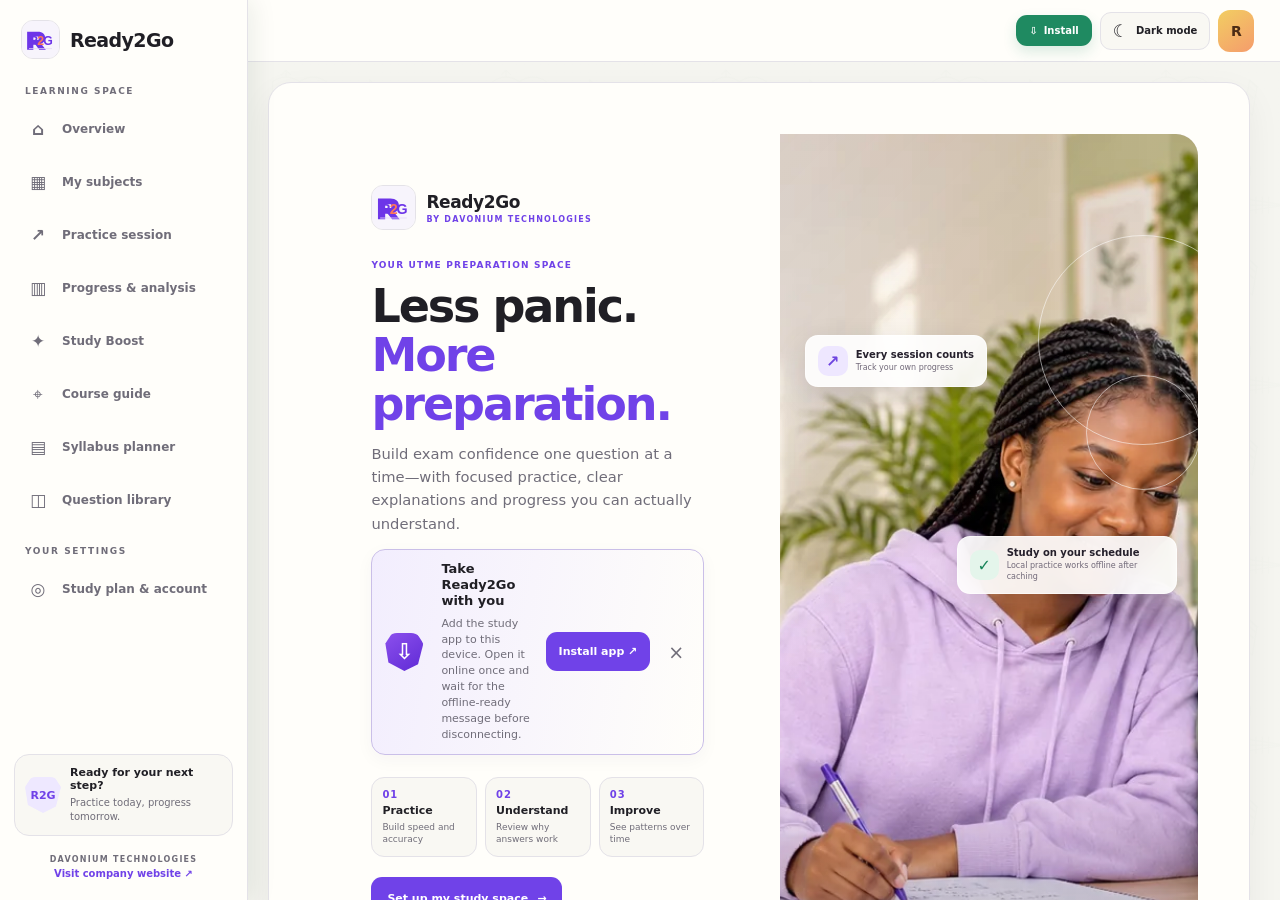
==== commit 9e51948e: "Ready2Go Learning production app v2.0.0" ====
--- a/index.html
+++ b/index.html
@@ -5,11 +5,11 @@
   <meta name="viewport" content="width=device-width, initial-scale=1, viewport-fit=cover">
   <meta name="theme-color" content="#F7F5FB">
   <meta name="color-scheme" content="light dark">
-  <meta name="description" content="Ready2Go Learning by Davonium Technologies: focused UTME CBT practice, clear answer review and personal progress analytics.">
+  <meta name="description" content="Ready2Go Learning by Davonium Technologies: focused exam practice, clear answer review and personal progress analytics.">
   <meta name="application-name" content="Ready2Go Learning">
   <meta name="referrer" content="strict-origin-when-cross-origin">
   <link rel="canonical" href="https://ready2go.davoniumtech.com/">
-  <title>Ready2Go Learning — Practice today, progress tomorrow</title>
+  <title>Ready2Go Learning — Focused practice, stronger results</title>
   <link rel="icon" href="./assets/r2g-app-icon.svg" type="image/svg+xml">
   <link rel="apple-touch-icon" href="./assets/r2g-app-icon-192.png">
   <link rel="manifest" href="./manifest.webmanifest">
@@ -41,7 +41,7 @@
     </aside>
     <div id="sidebarScrim" class="sidebar-scrim" aria-hidden="true"></div>
     <main class="main-area">
-      <header class="topbar"><button class="mobile-menu" id="mobileMenu" aria-label="Open navigation" aria-expanded="false" aria-controls="sidebar">☰</button><a class="mobile-brand" href="#home" data-page="home" aria-label="Ready2Go Learning home"><img src="./assets/r2g-app-icon.svg" alt=""><strong>Ready2Go</strong></a><div class="breadcrumb"><strong id="currentSection">Ready2Go</strong></div><div class="topbar-actions"><button class="install-top-button" type="button" data-action="install-app"><span aria-hidden="true">⇩</span><span>Install</span></button><button class="theme-toggle" id="themeToggle" type="button"><span aria-hidden="true">☾</span><span>Dark mode</span></button><button class="avatar-button" data-action="open-auth" aria-label="Open account">R</button></div></header>
+      <header class="topbar"><button class="mobile-menu" id="mobileMenu" aria-label="Open navigation" aria-expanded="false" aria-controls="sidebar">☰</button><button class="page-back-button" id="pageBack" type="button" data-action="page-back" aria-label="Go back" hidden><span aria-hidden="true">←</span><span class="back-label">Back</span></button><a class="mobile-brand" href="#home" data-page="home" aria-label="Ready2Go Learning home"><img src="./assets/r2g-app-icon.svg" alt=""><strong>Ready2Go</strong></a><div class="breadcrumb"><strong id="currentSection">Ready2Go</strong></div><div class="topbar-actions"><button class="install-top-button" type="button" data-action="install-app"><span aria-hidden="true">⇩</span><span>Install</span></button><button class="theme-toggle" id="themeToggle" type="button"><span aria-hidden="true">☾</span><span>Dark mode</span></button><button class="avatar-button" data-action="open-auth" aria-label="Open account">R</button></div></header>
       <div class="view-container" id="view" aria-live="polite"><div class="loading-state">Preparing your learning space…</div></div>
       <footer class="app-footer"><span>© <span id="year"></span> Davonium Technologies</span><span><a href="./privacy.html">Privacy</a><a href="./terms.html">Terms</a><a href="./content-policy.html">Content policy</a></span></footer>
     </main>
--- a/styles.css
+++ b/styles.css
@@ -75,7 +75,7 @@
 @media(max-width:560px){.study-hero{padding:21px 17px 10px;border-radius:20px}.study-hero h1{font-size:clamp(30px,8vw,38px);letter-spacing:-1.1px}.hero-lead{font-size:13px}.hero-actions{display:grid;grid-template-columns:1fr}.hero-actions .button{width:100%}.hero-trust{font-size:10px;gap:8px 11px}.study-hero-art{min-height:185px}.study-hero-art img{max-height:205px}.art-floating{font-size:9px;padding:8px 9px}.art-book{left:-2%;top:2%}.art-check{width:31px;height:31px;right:1%;top:17%}.art-score{right:0;bottom:3%;font-size:16px}.quick-stats-grid{grid-template-columns:1fr}.quick-stat{padding:12px 14px}.quick-stat strong{font-size:19px}.home-action-card{grid-template-columns:34px minmax(0,1fr) 32px;padding:17px 14px;gap:10px}.home-action-icon{width:34px;height:34px;border-radius:11px;font-size:18px}.circle-arrow{width:32px;height:32px}.subjects-summary-strip{gap:7px}.subjects-summary-strip>div{padding:12px 9px}.subjects-summary-strip strong{font-size:21px}.subjects-summary-strip span{font-size:9px;line-height:1.35}.setup-mode-grid{grid-template-columns:1fr}.mix-subject-grid{grid-template-columns:1fr;max-height:300px}.wizard-progress{gap:4px}.wizard-step{gap:5px}.wizard-step b{flex-basis:29px;height:29px;border-radius:9px}.wizard-step small{font-size:9px}.wizard-progress>i{min-width:9px}.wizard-buttons{flex-direction:column-reverse}.wizard-buttons .button{width:100%}.category-cards{gap:8px}.category-card small{max-width:42%}.benchmark-grid{grid-template-columns:1fr}.benchmark-card:last-child{grid-column:auto}.guide-hero-stats{grid-template-columns:1fr 1fr}.guide-hero-stats>div:last-child{grid-column:1/-1}.university-filters{grid-template-columns:1fr}.university-result{align-items:flex-start;flex-wrap:wrap}.university-result>div{flex:1 1 calc(100% - 56px)}.university-result .button{margin-left:48px}.install-nudge{right:10px;bottom:10px;width:calc(100vw - 20px);grid-template-columns:54px minmax(0,1fr);gap:10px;padding:14px 13px;border-radius:17px}.install-nudge-art{min-height:58px}.install-nudge-art img{width:47px;height:47px}.install-nudge-copy>strong{font-size:14px}.install-nudge-copy p{font-size:10px}.install-nudge-actions{gap:9px}.install-nudge-actions .button{padding:9px 10px;font-size:10px}.install-nudge-copy{padding-right:12px}.app-footer{flex-direction:column}.app-footer>span:last-child{flex-wrap:wrap;gap:9px 14px}}
 @media(prefers-reduced-motion:reduce){.study-hero-art img,.art-floating,.onboarding-side-art img{animation:none!important}.quick-stat,.home-action-card{transition:none!important}}
 
-/* Ready2Go v0.4.1 mobile-first refinement */
+/* Ready2Go responsive foundation */
 .view-container{min-width:0;overflow-x:clip}
 button,.button,input,select,textarea{touch-action:manipulation}
 .button,.nav-item,.theme-toggle,.avatar-button,.icon-button,.circle-arrow{min-height:42px}
@@ -171,7 +171,7 @@
   .install-nudge-copy .small-note{font-size:9px}
 }
 
-/* v1.1.0 production-candidate redesign: compact header, user-set timer, subject tabs and real SVG analytics. */
+/* Earlier v2 styling foundations: compact header, user-set timer, subject tabs and SVG analytics. */
 .brand-wordmark small{display:none}
 .breadcrumb{display:none}
 .connectivity-chip{display:none!important}
@@ -821,3 +821,510 @@
  .subjects-summary-strip{gap:4px;margin-bottom:8px}.subjects-summary-strip>div{padding:7px;gap:5px;border-radius:9px}.subjects-summary-strip strong{font-size:15px}.subjects-summary-strip span{font-size:6px}.subject-group{padding:8px;border-radius:12px;margin-bottom:8px}.group-heading{margin-bottom:7px}.group-heading h2{font-size:10px}.count-pill{font-size:6px;padding:4px 5px}.subject-grid{grid-template-columns:1fr;gap:5px}.subject-card{padding:7px;gap:7px;border-radius:9px}.subject-icon{width:28px;height:28px;flex-basis:28px;border-radius:8px;font-size:10px}.subject-info h3{font-size:8px}.subject-info p{font-size:6px}.icon-button{width:25px;height:25px}.guidance-alert{padding:9px;margin-top:8px}.guidance-alert strong{font-size:8px}.guidance-alert p,.guidance-alert .small-note{font-size:7px}
  .wizard-progress{gap:3px;margin-bottom:10px}.wizard-step{gap:4px;padding:5px 6px;border-radius:8px}.wizard-step b{width:18px;height:18px;border-radius:6px;font-size:7px}.wizard-step small{font-size:6px}.category-cards{gap:5px}.category-card{padding:8px;gap:4px;border-radius:9px}.category-symbol{width:26px;height:26px;font-size:11px}.category-card strong{font-size:8px}.category-card small{font-size:6px}
 }
+
+
+/* READY2GO v2.0.0 — cohesive app shell, readable responsive typography, page navigation. */
+:root { --r2g-v2-gap: clamp(10px, 1.4vw, 18px); }
+html, body { width:100%; height:100%; min-height:0; overflow:hidden; }
+body { font-size:14px; }
+.app-shell { width:100%; height:100dvh; min-height:0; overflow:hidden; grid-template-columns:248px minmax(0,1fr); }
+.sidebar { height:100dvh; min-height:0; position:relative; top:auto; overflow-y:auto; overscroll-behavior:contain; }
+.main-area { height:100dvh; min-height:0; overflow:hidden; }
+.topbar { flex:0 0 62px; height:62px; min-height:62px; padding:0 clamp(12px,2vw,28px); gap:12px; }
+.page-back-button { display:inline-flex; align-items:center; justify-content:center; gap:7px; min-width:42px; min-height:38px; padding:7px 11px; border:1px solid var(--border); border-radius:11px; background:var(--surface); color:var(--text); font-size:12px; font-weight:800; box-shadow:0 2px 8px rgba(36,24,58,.05); }
+.page-back-button[hidden] { display:none!important; }
+.page-back-button>span:first-child { font-size:20px; line-height:1; color:var(--primary); }
+.page-back-button:hover { background:var(--primary-soft); border-color:var(--primary); }
+.mobile-brand { align-items:center; gap:8px; font-size:14px; }
+.mobile-brand img { width:30px; height:30px; }
+.view-container { flex:1 1 auto; min-height:0; overflow:auto; overscroll-behavior:contain; padding:clamp(14px,1.8vw,24px); scrollbar-gutter:stable; }
+.view-container:has(.pro-dashboard) { display:flex; overflow:hidden; padding:12px 14px 14px; }
+.pro-dashboard { width:100%; min-height:0; height:100%; grid-template-rows:auto auto auto minmax(0,1fr); gap:10px; }
+.pro-dashboard-head { min-height:64px; }
+.pro-dashboard-head h1 { font-size:clamp(22px,2vw,30px); line-height:1.18; letter-spacing:-.8px; }
+.pro-dashboard-head p:not(.eyebrow) { font-size:12px; line-height:1.45; }
+.pro-dashboard-head .eyebrow { font-size:9px; margin-bottom:7px; }
+.pro-metrics { gap:10px; }
+.pro-metric { min-height:58px; padding:9px 11px; }
+.pro-metric strong { font-size:clamp(17px,1.7vw,24px); }
+.pro-metric small { font-size:10px; line-height:1.3; }
+.pro-panel { min-width:0; min-height:0; }
+.pro-panel-heading h2 { font-size:16px; }
+.pro-panel-heading .eyebrow { font-size:8px; }
+.hex-launcher { min-height:235px; max-height:290px; }
+.hex-action { gap:4px; padding:7px 4px; }
+.hex-action strong { font-size:clamp(10px,.9vw,12px); line-height:1.15; }
+.hex-action small { display:block; font-size:9px; line-height:1.25; }
+.hex-icon { font-size:22px; height:25px; }
+.hex-main strong { font-size:13px; }
+.hex-main small { font-size:9px; }
+.subject-quick-copy strong { font-size:10px; }
+.subject-quick-copy small { font-size:9px; }
+.accuracy-overview { gap:12px; }
+.accuracy-copy strong { font-size:14px; }
+.accuracy-copy p { font-size:10px; line-height:1.5; }
+.chart-heading strong { font-size:11px; }
+.chart-heading small { font-size:9px; }
+.chart-key { font-size:9px; }
+.dashboard-chart { height:clamp(105px,17vh,165px); min-height:95px; }
+.chart-footnote>span,.chart-footnote .text-button { font-size:9px; }
+.install-banner.r2g-install-inline { position:relative; display:grid; grid-template-columns:42px minmax(0,1fr) auto 27px; align-items:center; gap:10px; min-width:0; padding:9px 12px; border:1px solid color-mix(in srgb,var(--primary) 22%,var(--border)); border-radius:14px; background:linear-gradient(100deg,color-mix(in srgb,var(--primary-soft) 75%,var(--surface)),var(--surface)); box-shadow:0 5px 18px rgba(46,22,84,.04); }
+.r2g-install-inline .install-symbol { width:38px; height:38px; display:grid; place-items:center; border-radius:12px; color:white; font-size:22px; background:linear-gradient(145deg,#8c50ed,#5f2ad5); box-shadow:0 5px 12px rgba(88,43,190,.2); }
+.r2g-install-inline .install-copy { display:flex; flex-direction:column; min-width:0; gap:2px; }
+.r2g-install-inline .install-copy strong { font-size:12px; }
+.r2g-install-inline .install-copy span { font-size:10px; line-height:1.35; color:var(--muted); }
+.r2g-install-inline .button { min-height:35px; white-space:nowrap; font-size:10px; padding:8px 12px; }
+.r2g-install-inline .install-inline-dismiss { width:27px; height:27px; border:0; border-radius:8px; background:transparent; color:var(--muted); font-size:19px; }
+.r2g-install-inline .install-inline-dismiss:hover { background:var(--surface-2); color:var(--text); }
+.page-intro { margin-bottom:18px; }
+.page-intro h1 { font-size:clamp(24px,2.3vw,34px); line-height:1.16; }
+.page-intro .lead { font-size:13px; line-height:1.55; }
+.catalog-filter-bar { display:grid; grid-template-columns:minmax(220px,1.6fr) repeat(3,minmax(130px,.8fr)); align-items:end; gap:10px; padding:12px; border:1px solid var(--border); border-radius:14px; background:var(--surface); }
+.catalog-filter-bar .field { min-width:0; min-height:42px; font-size:12px; }
+.catalog-filter-bar label { font-size:11px; }
+.catalog-workspace { min-height:0; }
+.catalog-tabs { display:flex; gap:6px; padding:5px; border-radius:13px; background:var(--surface-2); }
+.catalog-tabs button { display:flex; align-items:center; gap:8px; min-height:40px; padding:9px 14px; border:1px solid transparent; border-radius:10px; background:transparent; color:var(--muted); font-size:12px; font-weight:800; }
+.catalog-tabs button.active { border-color:var(--border); background:var(--surface); color:var(--primary); box-shadow:0 2px 8px rgba(24,15,40,.05); }
+.catalog-tabs button span { padding:3px 6px; border-radius:6px; background:var(--primary-soft); color:var(--primary); font-size:10px; }
+.catalog-results-pane { padding:14px; border:1px solid var(--border); border-radius:16px; background:color-mix(in srgb,var(--surface) 90%,transparent); }
+.catalog-pane-heading { display:flex; justify-content:space-between; align-items:center; gap:12px; margin-bottom:12px; }
+.catalog-pane-heading h2 { font-size:19px; }
+.catalog-pane-heading .small { font-size:11px; line-height:1.5; }
+.catalog-overview-metrics { gap:10px; margin-bottom:14px; }
+.catalog-overview-metrics article { padding:12px 14px; border-radius:14px; }
+.catalog-overview-metrics article strong { font-size:20px; }
+.catalog-overview-metrics article small { font-size:10px; }
+.catalog-result-list { max-height:min(52vh,490px); overflow:auto; overscroll-behavior:contain; padding-right:3px; }
+.catalog-result-row { min-height:67px; padding:10px 12px; gap:11px; }
+.catalog-result-copy strong { font-size:12px; line-height:1.35; }
+.catalog-result-copy small { font-size:10px; line-height:1.45; }
+.catalog-result-tag { font-size:9px; white-space:nowrap; }
+.catalog-result-row .button { min-height:34px; padding:8px 10px; font-size:10px; white-space:nowrap; }
+.catalog-results-meta,.catalog-end-note { font-size:10px; padding:8px 2px; }
+.catalog-data-note { margin-top:10px; font-size:10px; line-height:1.5; }
+.subject-catalog-filters { grid-template-columns:minmax(220px,1.6fr) minmax(170px,.7fr) auto; }
+.subjects-summary-strip span { font-size:10px; }
+.subject-card { min-height:70px; padding:12px; }
+.subject-info h3 { font-size:12px; }
+.subject-info p { font-size:10px; line-height:1.4; }
+.group-heading h2 { font-size:15px; }
+.guidance-alert strong { font-size:12px; }
+.guidance-alert p { font-size:11px; line-height:1.55; }
+.setup-layout { grid-template-columns:minmax(0,1fr) 260px; gap:14px; }
+.rebuilt-setup-card { padding:18px; }
+.setup-mode-card { min-height:78px; padding:13px; }
+.setup-mode-card strong { font-size:12px; }
+.setup-mode-card small { font-size:10px; }
+.setup-section-heading h2,.field-section-heading h2 { font-size:17px; }
+.setup-section-heading p,.field-section-heading p { font-size:11px; line-height:1.5; }
+.rebuilt-setup-layout .field { min-height:43px; font-size:12px; }
+.rebuilt-setup-layout label:not(.choice):not(.check-row):not(.subject-check):not(.setup-mode-card) { font-size:11px; }
+.rebuilt-mix-grid { grid-template-columns:repeat(2,minmax(0,1fr)); max-height:335px; overflow:auto; padding:2px; }
+.mix-subject-option { min-width:0; padding:10px; }
+.mix-subject-check { min-height:34px; font-size:11px; }
+.mix-subject-check>small { font-size:9px; }
+.mix-subject-controls { grid-template-columns:minmax(0,1fr); gap:7px; margin-top:7px; }
+.mix-subject-controls label { font-size:9px!important; }
+.mix-subject-controls .field { min-height:35px; font-size:10px; }
+.full-mock-preset { display:flex; width:100%; justify-content:space-between; gap:12px; margin-top:12px; font-size:11px; }
+.duration-control .field { min-height:42px; font-size:14px; }
+.setup-aside-photo { height:155px; overflow:hidden; border-radius:14px; }
+.setup-aside-photo img { width:100%; height:100%; object-fit:cover; }
+.practice-aside h3 { font-size:19px; }
+.practice-aside p { font-size:11px; line-height:1.55; }
+.setup-aside-stat-grid small { font-size:9px; }
+.field, select.field, input.field, textarea.field { min-height:42px; font-size:12px; }
+.button { min-height:39px; font-size:11px; }
+.cbt-top h1 { font-size:22px; }
+.cbt-top .small { font-size:10px; }
+.question-text { font-size:clamp(17px,1.5vw,22px); line-height:1.55; }
+.option-text { font-size:13px; line-height:1.45; }
+.answer-option { min-height:48px; padding:10px 12px; }
+.number-button { min-height:31px; font-size:10px; }
+.question-nav .button { font-size:11px; }
+.answered-count { font-size:10px; }
+.result-analytics h2,.trend-panel h2 { font-size:18px; }
+.analytics-row-label strong { font-size:11px; }
+.analytics-row-label span { font-size:9px; }
+.review-card h3 { font-size:14px; }
+.review-card p { font-size:12px; line-height:1.6; }
+.review-title,.review-badge { font-size:10px; }
+/* Long lists scroll inside their own panel; the app shell itself never becomes a web page. */
+@media (max-width:1100px) {
+ .app-shell { grid-template-columns:210px minmax(0,1fr); }
+ .sidebar { padding:18px 10px 12px; }
+ .pro-dashboard { gap:8px; }
+ .pro-dashboard-grid { gap:9px; }
+ .pro-dashboard-rail { display:none; }
+ .pro-dashboard-grid { grid-template-columns:minmax(0,1fr) minmax(0,.95fr); }
+ .catalog-filter-bar { grid-template-columns:minmax(180px,1.3fr) repeat(2,minmax(130px,.8fr)); }
+ .catalog-filter-bar #universitySort,.catalog-filter-bar #courseSort { grid-column:auto; }
+ .setup-layout { grid-template-columns:minmax(0,1fr); }
+ .practice-aside { display:none!important; }
+}
+@media (max-width:860px) {
+ .app-shell { grid-template-columns:minmax(0,1fr); }
+ .sidebar { position:fixed; left:0; top:0; bottom:0; width:min(300px,86vw); height:100dvh; transform:translateX(-102%); z-index:130; }
+ .sidebar.mobile-open { transform:translateX(0); }
+ .main-area { width:100%; }
+ .topbar { flex-basis:54px; height:54px; min-height:54px; padding:0 10px; gap:7px; }
+ .mobile-menu { display:grid; place-items:center; width:35px; height:35px; flex:0 0 35px; font-size:17px; }
+ .mobile-brand { display:flex; min-width:0; margin-right:auto; color:var(--text); }
+ .breadcrumb { display:none; }
+ .page-back-button { min-width:34px; min-height:34px; gap:4px; padding:5px 8px; }
+ .page-back-button .back-label { display:none; }
+ .topbar-actions { gap:6px; }
+ .theme-toggle { min-width:35px; min-height:34px; display:grid; place-items:center; padding:4px 8px; }
+ .theme-toggle span:last-child { display:none; }
+ .install-top-button { min-height:34px; font-size:10px; }
+ .view-container { padding:12px 12px calc(67px + env(safe-area-inset-bottom)); }
+ .view-container:has(.pro-dashboard) { padding:10px 10px calc(66px + env(safe-area-inset-bottom)); }
+ .bottom-nav { display:grid; }
+ .pro-dashboard { grid-template-rows:auto auto auto minmax(0,1fr); gap:7px; }
+ .pro-dashboard-head { min-height:48px; }
+ .pro-dashboard-head h1 { font-size:clamp(19px,3vw,25px); }
+ .pro-dashboard-head p:not(.eyebrow) { font-size:11px; }
+ .pro-start-button { min-height:35px; padding:8px 10px; font-size:10px; }
+ .pro-metrics { grid-template-columns:repeat(2,minmax(0,1fr)); gap:6px; }
+ .pro-metric { min-height:48px; padding:6px 8px; display:flex; align-items:center; gap:7px; }
+ .pro-metric .dash-metric-icon { width:27px; height:27px; flex:0 0 27px; }
+ .pro-metric strong { font-size:17px; }
+ .pro-metric small { font-size:9px; }
+ .pro-metric .metric-side-note { display:none; }
+ .install-banner.r2g-install-inline { grid-template-columns:32px minmax(0,1fr) auto 22px; padding:7px 8px; gap:7px; }
+ .r2g-install-inline .install-symbol { width:30px; height:30px; font-size:18px; }
+ .r2g-install-inline .install-copy strong { font-size:10px; }
+ .r2g-install-inline .install-copy span { font-size:9px; }
+ .r2g-install-inline .button { min-height:31px; font-size:9px; padding:7px 8px; }
+ .r2g-install-inline .install-inline-dismiss { width:22px; height:22px; }
+ .pro-dashboard-grid { grid-template-columns:minmax(0,1fr) minmax(0,1fr); grid-template-rows:minmax(0,1fr); gap:8px; }
+ .pro-launch-panel { padding:10px; }
+ .pro-panel-heading h2 { font-size:14px; }
+ .hex-launcher { min-height:190px; max-height:230px; grid-template-rows:repeat(3,minmax(56px,1fr)); }
+ .hex-action strong { font-size:10px; }
+ .hex-action small { font-size:8px; }
+ .hex-icon { font-size:18px; }
+ .hex-main strong { font-size:11px; }
+ .hex-main small { font-size:8px; }
+ .pro-launch-panel .quick-subject-grid { grid-template-columns:repeat(2,minmax(0,1fr)); }
+ .subject-quick-card { min-height:39px; padding:5px; gap:5px; }
+ .subject-quick-copy strong { font-size:9px; }
+ .subject-quick-copy small { font-size:8px; }
+ .pro-performance-panel { padding:10px; }
+ .dashboard-chart { height:clamp(85px,13vh,118px); min-height:75px; }
+ .accuracy-overview { gap:7px; }
+ .accuracy-donut { width:64px; height:64px; flex-basis:64px; }
+ .accuracy-copy strong { font-size:12px; }
+ .accuracy-copy p { font-size:9px; }
+ .chart-footnote>span,.chart-footnote .text-button { font-size:8px; }
+ .catalog-filter-bar { grid-template-columns:minmax(0,1fr) minmax(0,1fr); }
+ .catalog-filter-bar .search-field { grid-column:1/-1; }
+ .catalog-results-pane { padding:10px; }
+ .catalog-result-row { grid-template-columns:30px minmax(0,1fr) auto; }
+ .catalog-result-tag { display:none; }
+ .catalog-result-row .button { grid-column:3; }
+ .catalog-result-list { max-height:52vh; }
+ .course-guide .catalog-result-row { min-height:58px; }
+ .subjects-summary-strip strong { font-size:18px; }
+ .subject-grid { grid-template-columns:repeat(2,minmax(0,1fr)); }
+ .subject-card { min-height:66px; }
+ .setup-mode-grid { grid-template-columns:repeat(2,minmax(0,1fr)); }
+ .rebuilt-mix-grid { grid-template-columns:repeat(2,minmax(0,1fr)); max-height:30vh; }
+ .page-intro h1 { font-size:clamp(23px,3.5vw,30px); }
+ .view-container:has(.cbt-layout) { padding:8px 8px calc(65px + env(safe-area-inset-bottom)); }
+ .cbt-layout { grid-template-columns:minmax(0,1fr) 190px; }
+}
+@media (max-width:620px) {
+ .app-footer { display:none; }
+ .view-container { padding:10px 10px calc(66px + env(safe-area-inset-bottom)); }
+ .view-container:has(.pro-dashboard) { padding:8px 8px calc(64px + env(safe-area-inset-bottom)); }
+ .pro-dashboard { grid-template-rows:auto auto auto minmax(0,1fr); gap:6px; }
+ .pro-dashboard-head { min-height:0; gap:8px; }
+ .pro-dashboard-head h1 { font-size:clamp(18px,5vw,23px); margin-bottom:4px; }
+ .pro-dashboard-head .eyebrow { font-size:8px; letter-spacing:1.1px; margin-bottom:5px; }
+ .pro-dashboard-head p:not(.eyebrow) { font-size:10px; line-height:1.35; }
+ .pro-head-actions .system-state { display:none; }
+ .pro-start-button { min-height:32px; padding:7px 8px; font-size:9px; }
+ .install-banner.r2g-install-inline { grid-template-columns:28px minmax(0,1fr) 25px; }
+ .r2g-install-inline .install-symbol { width:26px; height:26px; font-size:16px; }
+ .r2g-install-inline .install-copy strong { font-size:9px; }
+ .r2g-install-inline .install-copy span { font-size:8px; line-height:1.25; }
+ .r2g-install-inline .button { grid-column:2; justify-self:start; min-height:28px; margin-top:2px; font-size:9px; }
+ .r2g-install-inline .install-inline-dismiss { grid-column:3; grid-row:1; align-self:start; }
+ .pro-dashboard-grid { grid-template-columns:minmax(0,1fr); grid-template-rows:minmax(0,1fr); gap:0; }
+ .pro-launch-panel { overflow:auto; padding:9px; }
+ .pro-performance-panel { display:none; }
+ .hex-launcher { min-height:235px; max-height:285px; height:clamp(225px,37vh,280px); grid-template-columns:repeat(3,minmax(0,1fr)); grid-template-rows:repeat(3,1fr); gap:0 2px; }
+ .hex-action { min-height:64px; padding:5px 3px; }
+ .hex-action strong { font-size:clamp(9px,2.8vw,11px); }
+ .hex-action small { font-size:8px; line-height:1.15; }
+ .hex-icon { font-size:20px; height:23px; }
+ .hex-main strong { font-size:11px; }
+ .hex-main small { font-size:8px; }
+ .pro-launch-panel .pro-panel-heading h2 { font-size:14px; }
+ .pro-launch-panel .pro-panel-heading .eyebrow { font-size:7px; }
+ .pro-launch-panel .quick-subject-grid { display:grid; grid-template-columns:repeat(2,minmax(0,1fr)); gap:6px; }
+ .subject-quick-card { min-height:43px; padding:6px; }
+ .subject-quick-icon { width:25px; height:25px; flex-basis:25px; }
+ .subject-quick-copy strong { font-size:9px; }
+ .subject-quick-copy small { font-size:8px; }
+ .catalog-filter-bar { grid-template-columns:minmax(0,1fr); padding:9px; gap:8px; }
+ .catalog-filter-bar .search-field { grid-column:auto; }
+ .catalog-filter-bar .field { min-height:42px; font-size:12px; }
+ .catalog-pane-heading { align-items:flex-start; flex-direction:column; }
+ .catalog-pane-heading h2 { font-size:16px; }
+ .catalog-workspace { display:flex; flex-direction:column; min-height:0; }
+ .catalog-results-pane { min-height:0; padding:9px; }
+ .catalog-result-list { max-height:42vh; }
+ .catalog-result-row { display:grid; grid-template-columns:28px minmax(0,1fr); gap:7px; padding:9px; min-height:0; }
+ .catalog-result-copy strong { font-size:11px; line-height:1.35; }
+ .catalog-result-copy small { font-size:9px; }
+ .catalog-result-row .button { grid-column:2; justify-self:start; min-height:30px; font-size:9px; }
+ .catalog-result-tag { display:none; }
+ .catalog-overview-metrics { grid-template-columns:repeat(3,minmax(0,1fr)); gap:5px; }
+ .catalog-overview-metrics article { padding:8px; gap:5px; }
+ .catalog-overview-metrics article strong { font-size:14px; }
+ .catalog-overview-metrics article small { font-size:8px; line-height:1.3; }
+ .catalog-metric-icon { display:none; }
+ .catalog-tabs button { flex:1; justify-content:center; padding:7px 8px; font-size:10px; min-width:0; }
+ .catalog-tabs button span { font-size:8px; }
+ .page-intro { margin-bottom:11px; }
+ .page-intro h1 { font-size:23px; }
+ .page-intro .lead { font-size:11px; line-height:1.5; }
+ .subjects-summary-strip { gap:5px; }
+ .subjects-summary-strip>div { padding:8px; gap:6px; }
+ .subjects-summary-strip strong { font-size:16px; }
+ .subjects-summary-strip span { font-size:8px; }
+ .subject-grid { grid-template-columns:minmax(0,1fr); }
+ .subject-card { min-height:66px; padding:10px; }
+ .subject-info h3 { font-size:11px; }
+ .subject-info p { font-size:9px; }
+ .group-heading h2 { font-size:13px; }
+ .count-pill { font-size:8px; }
+ .guidance-alert strong { font-size:10px; }
+ .guidance-alert p { font-size:9px; }
+ .setup-layout { grid-template-columns:minmax(0,1fr); }
+ .rebuilt-setup-card { padding:10px; }
+ .setup-mode-card { min-height:68px; padding:8px; grid-template-columns:28px minmax(0,1fr); }
+ .setup-mode-card strong { font-size:10px; }
+ .setup-mode-card small { font-size:8px; }
+ .setup-mode-icon { width:27px; height:27px; }
+ .setup-section-heading h2,.field-section-heading h2 { font-size:15px; }
+ .setup-section-heading p,.field-section-heading p { font-size:10px; }
+ .rebuilt-setup-layout .field { min-height:40px; font-size:11px; }
+ .rebuilt-setup-layout label:not(.choice):not(.check-row):not(.subject-check):not(.setup-mode-card) { font-size:10px; }
+ .rebuilt-mix-grid { grid-template-columns:minmax(0,1fr); max-height:34vh; gap:6px; }
+ .mix-subject-option { padding:9px; }
+ .mix-subject-check { font-size:10px; }
+ .mix-subject-controls { grid-template-columns:repeat(2,minmax(0,1fr)); }
+ .mix-subject-controls .field { min-height:34px; font-size:9px; }
+ .full-mock-preset { align-items:flex-start; flex-direction:column; font-size:10px; }
+ .setup-topic-grid { grid-template-columns:minmax(0,1fr); }
+ .count-choice-row { display:grid; grid-template-columns:repeat(3,minmax(0,1fr)); }
+ .choice { min-height:36px; min-width:0; font-size:10px; }
+ .duration-control .field { width:100px; font-size:13px; }
+ .setup-submit-footer { gap:7px; flex-wrap:wrap; }
+ .setup-submit-footer>div strong { font-size:11px; }
+ .setup-submit-footer>div small { font-size:9px; }
+ .setup-submit-footer .button { width:100%; min-height:42px; font-size:11px; }
+ .practice-aside { display:none!important; }
+ .view-container:has(.cbt-layout) { padding:7px 7px calc(65px + env(safe-area-inset-bottom)); }
+ .cbt-layout { grid-template-columns:minmax(0,1fr)!important; grid-template-rows:auto minmax(0,1fr); grid-template-areas:"map" "question"; gap:6px; }
+ .cbt-top { min-height:50px; }
+ .cbt-top h1 { font-size:18px; }
+ .cbt-top .eyebrow { font-size:8px; }
+ .cbt-top .small { font-size:9px; }
+ .timer span { font-size:8px; }
+ .timer strong { font-size:13px; }
+ .question-map { max-height:82px; min-height:0; padding:6px 7px; }
+ .question-map .small-note,.question-map .legend,.question-map>.button { display:none!important; }
+ .map-heading h3 { font-size:10px; }
+ .question-number-grid { grid-template-columns:repeat(10,minmax(0,1fr)); grid-auto-rows:23px; max-height:50px; }
+ .number-button { min-height:21px; font-size:8px; }
+ .question-panel { min-height:0; padding:12px; }
+ .question-text { font-size:clamp(15px,4vw,19px); line-height:1.5; }
+ .option-text { font-size:11px; }
+ .answer-option { min-height:43px; padding:8px; }
+ .question-nav .button { min-height:36px; font-size:10px; }
+ .answered-count { font-size:9px; }
+ .results-hero h1 { font-size:26px; }
+ .review-card h3 { font-size:12px; }
+ .review-card p { font-size:10px; }
+ .app-footer { display:none; }
+}
+@media(prefers-reduced-motion:reduce) { *,*::before,*::after { scroll-behavior:auto!important; animation-duration:.01ms!important; animation-iteration-count:1!important; transition-duration:.01ms!important; } }
+
+
+/* v2.0.0 release polish: app-scale type, full-height pages, visible install invite and touch-friendly controls. */
+:root{--chart-line:#7945EE;--chart-grid:color-mix(in srgb,var(--muted) 22%,transparent)}
+:root[data-theme="dark"]{--chart-line:#B59AFF;--chart-grid:color-mix(in srgb,var(--muted) 27%,transparent)}
+html,body{width:100%;height:100%;min-height:0;overflow:hidden}
+body{font-size:14px;background-color:var(--bg);background-image:linear-gradient(color-mix(in srgb,var(--bg) 90%,transparent),color-mix(in srgb,var(--bg) 90%,transparent)),url('./assets/study-pattern.svg');background-repeat:repeat;background-size:auto,220px 180px;background-attachment:fixed}
+.app-shell{height:100dvh;min-height:0;overflow:hidden}
+.main-area{height:100dvh;min-height:0;overflow:hidden}
+.view-container{min-height:0;overflow:auto;overscroll-behavior:contain;scrollbar-width:thin;scrollbar-color:color-mix(in srgb,var(--primary) 45%,var(--border)) transparent;background-image:linear-gradient(color-mix(in srgb,var(--bg) 92%,transparent),color-mix(in srgb,var(--bg) 92%,transparent)),url('./assets/study-pattern.svg');background-repeat:repeat;background-size:auto,220px 180px}
+.page-back-button{flex:0 0 auto;min-height:38px;min-width:44px;gap:7px;border-radius:12px}
+.page-back-button[hidden]{display:none!important}
+.install-banner.r2g-install-inline{grid-template-columns:44px minmax(0,1fr) auto 28px;min-height:68px;padding:11px 13px;gap:12px}
+.r2g-install-inline .install-copy strong{font-size:13px;line-height:1.25}
+.r2g-install-inline .install-copy span{font-size:11px;line-height:1.45}
+.r2g-install-inline .button{min-height:39px;font-size:11px}
+.welcome-install-invite{margin-top:14px;max-width:600px}
+.welcome-install-invite .install-banner{margin-bottom:0}
+.welcome-install-invite .install-copy span{max-width:46ch}
+.pro-welcome-copy .small-note{font-size:11px;line-height:1.45}
+.pro-welcome-copy .lead{font-size:clamp(14px,1.15vw,17px);line-height:1.58}
+.pro-welcome-copy h1{font-size:clamp(34px,3.6vw,52px);line-height:1.06}
+.pro-welcome{min-height:100%;align-items:stretch}
+.pro-welcome-visual{min-height:360px}
+.page-intro .lead{font-size:14px;line-height:1.6}
+.page-intro h1{letter-spacing:-.7px}
+.subject-card,.question-pack-card,.catalog-result-row{transition:border-color .16s,transform .16s,box-shadow .16s}
+.subject-card:hover,.question-pack-card:hover,.catalog-result-row:hover{border-color:color-mix(in srgb,var(--primary) 42%,var(--border));box-shadow:0 8px 24px rgba(46,22,84,.06)}
+.subject-card{min-height:76px;padding:14px}
+.subject-info h3{font-size:13px}
+.subject-info p{font-size:11px;line-height:1.5}
+.setup-mode-card{min-height:82px}
+.setup-mode-card strong{font-size:13px}
+.setup-mode-card small{font-size:11px;line-height:1.45}
+.setup-accordion{margin-top:11px}
+.setup-accordion>summary{min-height:63px;padding:14px 16px;font-size:13px}
+.setup-accordion>summary strong{font-size:13px}
+.setup-accordion>summary small{font-size:11px;line-height:1.4}
+.setup-accordion[open]>summary{border-bottom:1px solid var(--border)}
+.setup-accordion .single-subject-group,.setup-accordion .mixed-subjects-group,.setup-accordion .setup-config-section{padding:16px}
+.setup-topic-grid{align-items:start}
+.setup-topic-grid>div{min-width:0}
+.count-availability-hint{display:block;margin-top:6px;font-size:10px;color:var(--muted);line-height:1.4}
+.custom-count-input,.mix-custom-count{margin-top:7px;width:100%}
+.mix-custom-count.hidden,.custom-count-input.hidden{display:none!important}
+.mix-subject-controls label{display:block;min-width:0}
+.mix-subject-controls .field{width:100%}
+.setup-submit-footer{position:sticky;bottom:0;z-index:4;margin:14px -18px -18px;padding:12px 18px;background:color-mix(in srgb,var(--surface) 95%,transparent);border-top:1px solid var(--border);backdrop-filter:blur(10px)}
+.catalog-result-copy{min-width:0}
+.catalog-result-copy strong{overflow-wrap:anywhere}
+.catalog-filter-bar .field{min-width:0}
+.catalog-results-pane{min-width:0}
+.catalog-result-list{overscroll-behavior:contain;scrollbar-width:thin}
+.question-text{max-width:75ch}
+.options-list{gap:9px}
+.answer-option .option-text{font-size:clamp(13px,1vw,15px);line-height:1.55}
+.result-graph,.dashboard-chart{color:var(--muted)}
+.r2g-dashboard,.pro-dashboard{background:transparent}
+.pro-panel,.form-card,.catalog-results-pane,.catalog-filter-bar,.setup-aside,.analytics-panel,.metric-card{backdrop-filter:saturate(1.04)}
+/* Wider tablet layouts do not inherit the tiny labels used by phone layouts. */
+@media(min-width:621px) and (max-width:1100px){
+ .view-container{padding:14px!important}
+ .pro-dashboard-head h1{font-size:clamp(22px,2.4vw,29px)!important}
+ .pro-dashboard-head p:not(.eyebrow){font-size:12px!important}
+ .pro-metric{padding:10px!important;min-height:64px!important}
+ .pro-metric strong{font-size:20px!important}
+ .pro-metric small{font-size:11px!important}
+ .hex-launcher{height:clamp(245px,35vh,330px)!important;max-height:none!important;min-height:240px!important}
+ .hex-action{padding:8px!important;gap:5px!important}
+ .hex-action strong{font-size:clamp(10px,1.25vw,13px)!important}
+ .hex-action small{font-size:10px!important;line-height:1.3!important}
+ .hex-icon{font-size:23px!important;height:28px!important}
+ .subject-quick-copy strong{font-size:11px!important}
+ .subject-quick-copy small{font-size:10px!important}
+ .accuracy-copy strong{font-size:15px!important}
+ .accuracy-copy p{font-size:11px!important}
+ .chart-heading strong{font-size:12px!important}
+ .chart-heading small,.chart-footnote>span,.chart-footnote .text-button{font-size:10px!important}
+ .install-copy strong{font-size:12px!important}
+ .install-copy span{font-size:10px!important}
+ .catalog-filter-bar{grid-template-columns:minmax(0,1fr) repeat(2,minmax(120px,.65fr))!important}
+ .catalog-filter-bar .search-field{grid-column:1/-1}
+ .catalog-result-copy strong{font-size:12px!important}
+ .catalog-result-copy small{font-size:10px!important}
+ .setup-mode-card strong{font-size:12px!important}
+ .setup-mode-card small{font-size:10px!important}
+ .rebuilt-setup-layout .field{font-size:12px!important;min-height:43px}
+ .setup-accordion>summary{min-height:60px;padding:12px}
+ .practice-aside{display:none!important}
+ .setup-layout{grid-template-columns:minmax(0,1fr)!important}
+}
+@media(max-width:860px){
+ .app-shell{grid-template-columns:minmax(0,1fr)}
+ .sidebar{position:fixed;left:0;top:0;bottom:0;width:min(300px,86vw);height:100dvh;transform:translateX(-102%);z-index:130}
+ .sidebar.mobile-open{transform:translateX(0)}
+ .main-area{width:100%;height:100dvh}
+ .topbar{flex-basis:56px;height:56px;min-height:56px;padding:0 10px;gap:7px}
+ .mobile-menu{display:grid;place-items:center;width:36px;height:36px;flex:0 0 36px}
+ .mobile-brand{display:flex;min-width:0;margin-right:auto;color:var(--text)}
+ .breadcrumb{display:none}
+ .page-back-button{min-width:35px;min-height:35px;padding:5px 8px}
+ .page-back-button .back-label{display:none}
+ .topbar-actions{gap:6px}
+ .theme-toggle{min-width:36px;min-height:35px;display:grid;place-items:center;padding:4px 8px}
+ .theme-toggle span:last-child{display:none}
+ .view-container{padding:14px 12px calc(68px + env(safe-area-inset-bottom))}
+ .view-container:has(.pro-dashboard){display:flex;overflow:auto;padding:12px 12px calc(70px + env(safe-area-inset-bottom))!important}
+ .pro-dashboard{height:auto;min-height:100%;grid-template-rows:auto auto auto;gap:10px}
+ .pro-dashboard-grid{grid-template-columns:minmax(0,1fr) minmax(0,.9fr);min-height:0;gap:9px}
+ .pro-dashboard-rail{display:none}
+ .pro-metrics{grid-template-columns:repeat(2,minmax(0,1fr));gap:8px}
+ .pro-metric{min-height:58px!important;padding:8px!important}
+ .pro-metric strong{font-size:18px!important}
+ .pro-metric small{font-size:10px!important}
+ .install-banner.r2g-install-inline{grid-template-columns:32px minmax(0,1fr) auto 22px;padding:8px;gap:7px}
+ .r2g-install-inline .install-symbol{width:30px;height:30px;font-size:18px}
+ .r2g-install-inline .install-copy strong{font-size:10px!important}
+ .r2g-install-inline .install-copy span{font-size:9px!important;line-height:1.35}
+ .r2g-install-inline .button{min-height:32px;font-size:9px;padding:7px}
+ .catalog-filter-bar{grid-template-columns:minmax(0,1fr) minmax(110px,.8fr)!important}
+ .catalog-filter-bar .search-field{grid-column:1/-1}
+ .catalog-workspace{display:flex;flex-direction:column;min-height:0}
+ .catalog-results-pane{padding:12px}
+ .catalog-result-list{max-height:48vh}
+ .catalog-result-row{grid-template-columns:32px minmax(0,1fr) auto;min-height:62px;padding:10px;gap:8px}
+ .catalog-result-row .button{grid-column:auto}
+ .catalog-result-tag{display:none}
+ .setup-layout{grid-template-columns:minmax(0,1fr)!important}
+ .practice-aside{display:none!important}
+ .welcome-install-invite .install-copy span{max-width:40ch}
+}
+@media(max-width:620px){
+ .view-container{padding:10px 10px calc(68px + env(safe-area-inset-bottom))}
+ .view-container:has(.pro-dashboard){padding:10px 9px calc(70px + env(safe-area-inset-bottom))!important}
+ .pro-dashboard{gap:8px}
+ .pro-dashboard-grid{grid-template-columns:minmax(0,1fr);grid-template-rows:auto;gap:8px}
+ .pro-performance-panel{display:block;overflow:visible}
+ .pro-launch-panel{overflow:visible;padding:12px}
+ .hex-launcher{min-height:248px;height:clamp(245px,37vh,300px);max-height:none;gap:0 3px}
+ .hex-action{min-height:72px;padding:7px 4px}
+ .hex-action strong{font-size:clamp(10px,3vw,12px)!important}
+ .hex-action small{font-size:9px!important}
+ .pro-dashboard-head{align-items:flex-start;gap:8px}
+ .pro-dashboard-head h1{font-size:clamp(19px,5vw,24px)!important}
+ .pro-dashboard-head p:not(.eyebrow){font-size:11px!important}
+ .pro-metrics{gap:6px}
+ .pro-metric{min-height:54px!important;gap:6px}
+ .pro-metric strong{font-size:17px!important}
+ .pro-metric small{font-size:9px!important}
+ .r2g-install-inline{grid-template-columns:29px minmax(0,1fr) 23px!important}
+ .r2g-install-inline .button{grid-column:2;justify-self:start;margin-top:3px}
+ .r2g-install-inline .install-inline-dismiss{grid-column:3;grid-row:1}
+ .catalog-filter-bar{grid-template-columns:minmax(0,1fr)!important}
+ .catalog-filter-bar .search-field{grid-column:auto}
+ .catalog-result-row{grid-template-columns:30px minmax(0,1fr);gap:8px;padding:10px}
+ .catalog-result-row .button{grid-column:2;justify-self:start}
+ .catalog-result-copy strong{font-size:12px!important}
+ .catalog-result-copy small{font-size:10px!important}
+ .setup-accordion>summary{padding:11px;gap:8px}
+ .setup-accordion>summary small{max-width:30ch}
+ .setup-topic-grid{grid-template-columns:minmax(0,1fr)}
+ .mix-subject-controls{grid-template-columns:minmax(0,1fr)}
+ .setup-submit-footer{margin:12px -10px -10px;padding:10px}
+ .setup-submit-footer .button{width:100%}
+ .welcome-screen.pro-welcome{grid-template-columns:minmax(0,1fr);gap:0;overflow:auto}
+ .pro-welcome-copy{padding:18px 15px}
+ .pro-welcome-copy h1{font-size:32px}
+ .pro-welcome-copy .lead{font-size:13px}
+ .pro-welcome-visual{min-height:210px;max-height:260px}
+ .welcome-install-invite .install-banner{grid-template-columns:30px minmax(0,1fr)!important}
+ .welcome-install-invite .install-banner .button{grid-column:2}
+ .welcome-install-invite .install-inline-dismiss{position:absolute;right:5px;top:5px}
+ .app-footer{display:none}
+}
